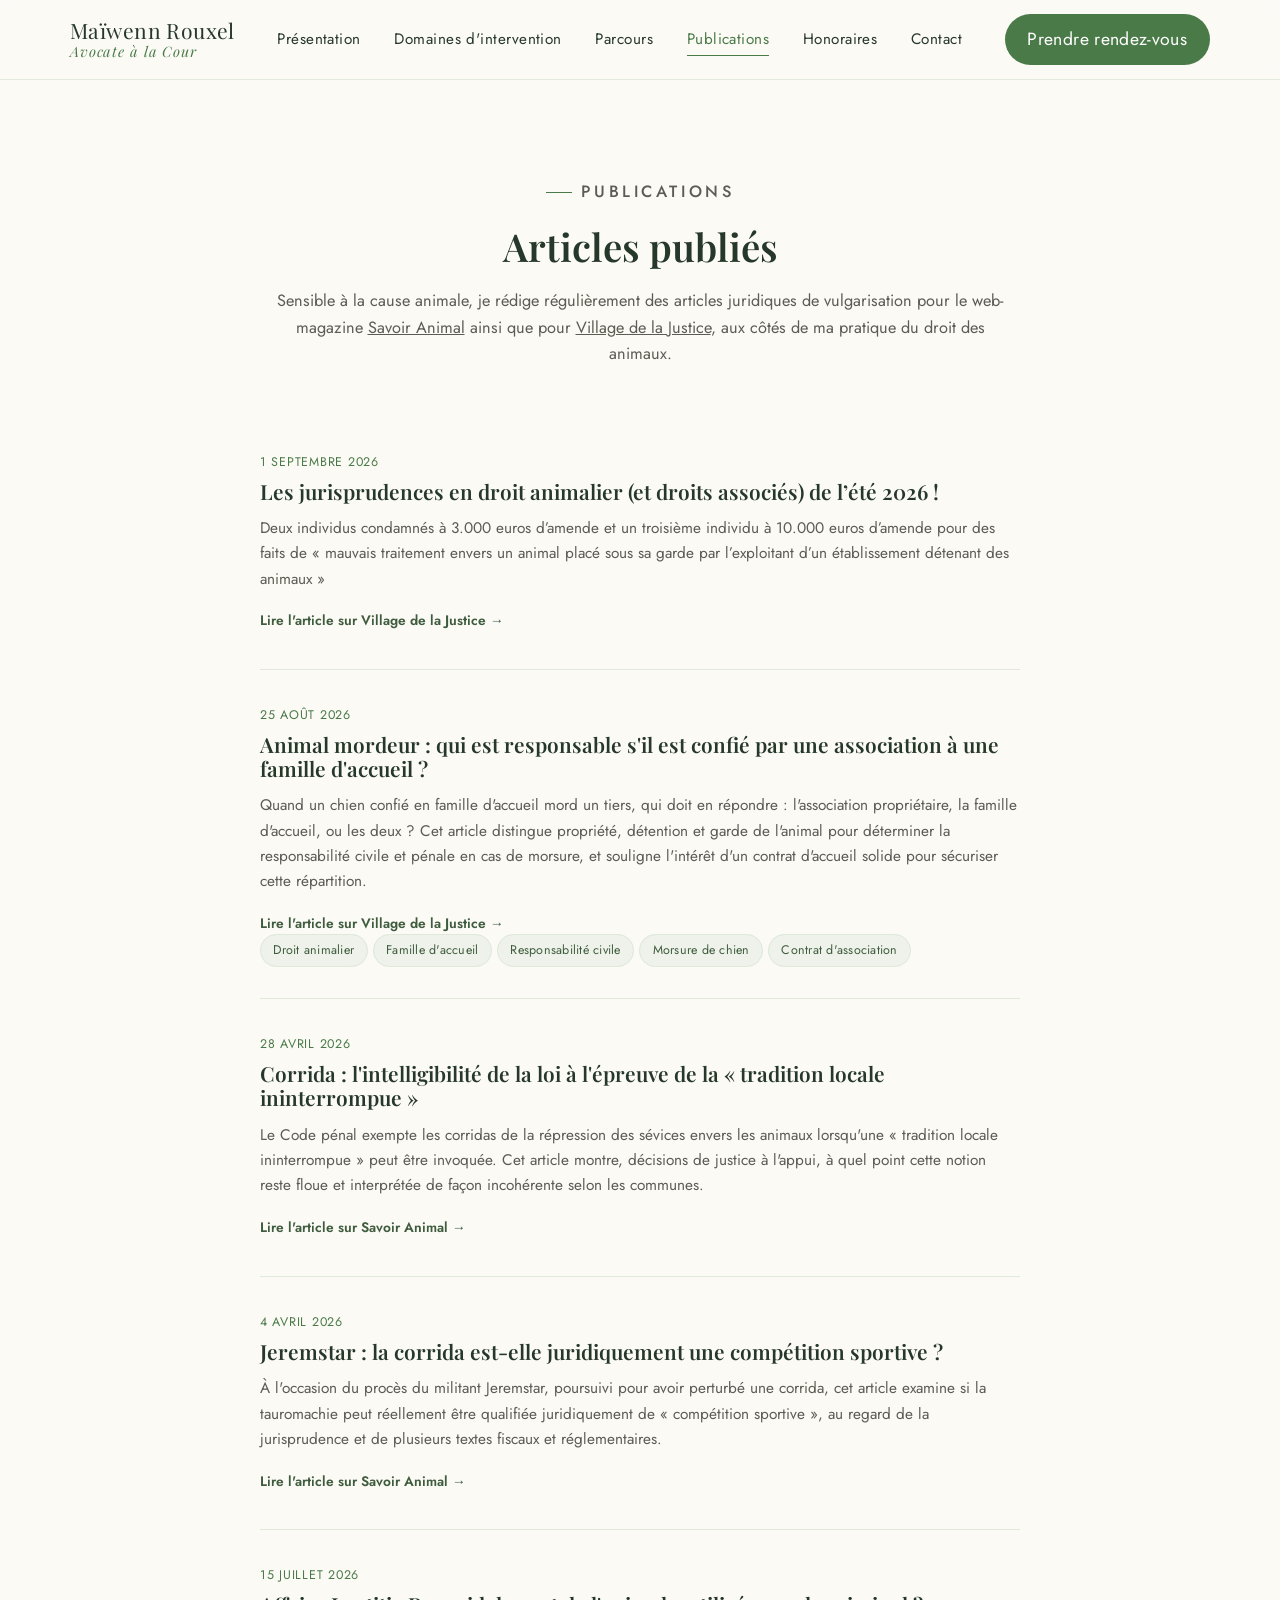
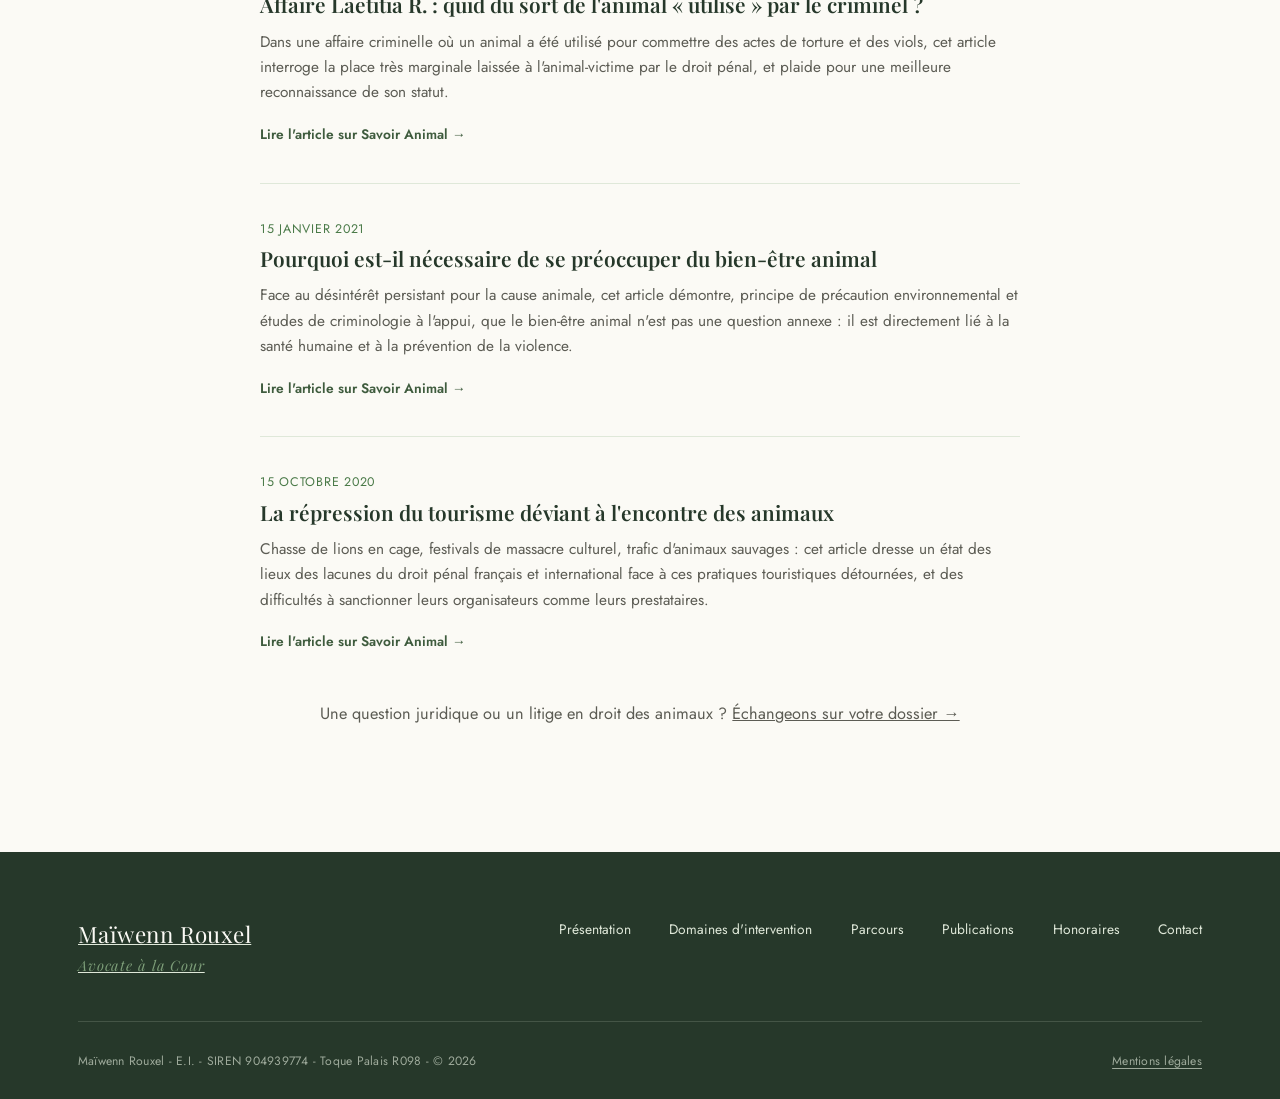
==== articles.html @ 1114f959 "Update articles.html" ====
<!DOCTYPE html>
<html lang="fr">
<head>
<meta charset="UTF-8">
<meta name="viewport" content="width=device-width, initial-scale=1.0">
<title>Publications Droit des Animaux & Droit Animalier - Maître Maïwenn Rouxel</title>
<meta name="description" content="Analyses et articles juridiques en droit des animaux et droit animalier par Me Maïwenn Rouxel : responsabilité, maltraitance, corrida et statut juridique de l'animal.">
  <meta name="robots" content="index, follow">
<link rel="canonical" href="https://www.maiwenn-rouxel-avocat.fr/articles.html">

<meta property="og:type" content="website">
<meta property="og:locale" content="fr_FR">
<meta property="og:title" content="Publications et Articles en Droit des Animaux de Maitre Maïwenn Rouxel">
<meta property="og:description" content="Découvrez les analyses et articles juridiques rédigés par Me Maïwenn Rouxel (Savoir Animal, Village de la Justice) sur le droit des animaux et la protection animale.">
<meta property="og:url" content="https://www.maiwenn-rouxel-avocat.fr/articles.html">
<meta property="og:site_name" content="Maïwenn Rouxel - Avocate">
<meta name="twitter:card" content="summary_large_image">

<link rel="icon" href="/assets/favicon.svg" type="image/svg+xml">

<link rel="preconnect" href="https://fonts.googleapis.com">
<link rel="preconnect" href="https://fonts.gstatic.com" crossorigin>
<link href="https://fonts.googleapis.com/css2?family=Playfair+Display:ital,wght@0,500;0,600;0,700;1,500;1,600&family=Jost:wght@300;400;500;600&display=swap" rel="stylesheet">

<link rel="stylesheet" href="style.css">

<script type="application/ld+json">
{
  "@context": "https://schema.org",
  "@type": "BreadcrumbList",
  "itemListElement": [
    { "@type": "ListItem", "position": 1, "name": "Accueil", "item": "https://www.maiwenn-rouxel-avocat.fr/" },
    { "@type": "ListItem", "position": 2, "name": "Publications", "item": "https://www.maiwenn-rouxel-avocat.fr/articles.html" }
  ]
}
</script>
<script type="application/ld+json">
{
  "@context": "https://schema.org",
  "@type": "CollectionPage",
  "name": "Articles Droit des Animaux",
  "url": "https://www.maiwenn-rouxel-avocat.fr/articles.html",
  "about": [
    "Droit des animaux",
    "Droit animalier",
    "Protection animale",
    "Responsabilité civile et pénale"
  ],
  "author": {
    "@type": "Person",
    "name": "Maïwenn Rouxel",
    "jobTitle": "Avocate au Barreau de Paris"
  },
  "mainEntity": {
    "@type": "ItemList",
    "itemListElement": [
      { "@type": "ListItem", "position": 1, "url": "https://www.village-justice.com/articles/animal-mordeur-qui-est-responsable-est-confie-par-une-association-une-famille,58744.html", "name": "Animal mordeur : qui est responsable s'il est confié par une association à une famille d'accueil ?" },
      { "@type": "ListItem", "position": 2, "url": "https://savoir-animal.fr/corrida-lintelligibilite-de-la-loi-a-epreuve-de-la-tradition-locale-ininterrompue/", "name": "Corrida : l'intelligibilité de la loi à l'épreuve de la « tradition locale ininterrompue »" },
      { "@type": "ListItem", "position": 3, "url": "https://savoir-animal.fr/jeremstar-la-corrida-est-elle-juridiquement-une-competition-sportive/", "name": "Jeremstar : la corrida est-elle juridiquement une compétition sportive ?" },
      { "@type": "ListItem", "position": 4, "url": "https://savoir-animal.fr/affaire-laetitia-r-sort-animal-utilise-criminel/", "name": "Affaire Laetitia R. : quid du sort de l'animal « utilisé » par le criminel ?" },
      { "@type": "ListItem", "position": 5, "url": "https://savoir-animal.fr/pourquoi-est-il-necessaire-de-se-preoccuper-du-bien-etre-animal/", "name": "Pourquoi est-il nécessaire de se préoccuper du bien-être animal" },
      { "@type": "ListItem", "position": 6, "url": "https://savoir-animal.fr/la-repression-du-tourisme-deviant-a-lencontre-des-animaux/", "name": "La répression du tourisme déviant à l'encontre des animaux" }
    ]
  }
}
</script>
</head>
<body>

<a class="skip-link" href="#articles-main">Aller au contenu principal</a>

<!-- ===================== HEADER / NAV ===================== -->
<header class="site-header scrolled" id="site-header">
  <div class="nav-inner">
    <a href="index.html" class="brand">
      <span class="brand-name">Maïwenn Rouxel</span>
      <span class="brand-role">Avocate à la Cour</span>
    </a>

    <div class="nav-menu" id="nav-menu">
      <nav aria-label="Navigation principale">
        <ul class="nav-links" id="nav-links">
          <li><a href="index.html#presentation">Présentation</a></li>
          <li><a href="index.html#domaines">Domaines d'intervention</a></li>
          <li><a href="index.html#parcours">Parcours</a></li>
          <li><a href="articles.html" aria-current="true">Publications</a></li>
          <li><a href="index.html#honoraires">Honoraires</a></li>
          <li><a href="index.html#contact">Contact</a></li>
        </ul>
      </nav>

      <a href="index.html#contact" class="nav-cta" id="nav-cta">Prendre rendez-vous</a>
    </div>

    <button class="nav-toggle" id="nav-toggle" aria-label="Ouvrir le menu" aria-expanded="false" aria-controls="nav-menu">
      <span></span>
    </button>
  </div>
</header>

<main id="articles-main" class="articles-main">

  <div class="container">
    <div class="section-head reveal">
      <p class="eyebrow" style="justify-content:center">Publications</p>
      <h2>Articles publiés</h2>
      <p>Sensible à la cause animale, je rédige régulièrement des articles juridiques de vulgarisation pour le web-magazine <a href="https://savoir-animal.fr/droit-animalier/" target="_blank" rel="noopener">Savoir Animal</a> ainsi que pour <a href="https://www.village-justice.com" target="_blank" rel="noopener">Village de la Justice</a>, aux côtés de ma pratique du droit des animaux.</p>
    </div>

    <div class="articles-list reveal">
      <article class="article-post">
        <p class="article-date">1 septembre 2026</p>
        <h3><a href="https://www.village-justice.com/articles/les-jurisprudences-droit-animalier-droits-associes-ete-2026,58773.html" target="_blank" rel="noopener">Les jurisprudences en droit animalier (et droits associés) de l’été 2026 !</a></h3>
        <p class="article-excerpt">Deux individus condamnés à 3.000 euros d’amende et un troisième individu à 10.000 euros d’amende pour des faits de « mauvais traitement envers un animal placé sous sa garde par l’exploitant d’un établissement détenant des animaux »</p>
       <div class="article-highlights">
        
        <a class="article-readmore" href="https://www.village-justice.com/articles/les-jurisprudences-droit-animalier-droits-associes-ete-2026,58773.html" target="_blank" rel="noopener">Lire l'article sur Village de la Justice →</a>
      </article>
      
      <article class="article-post">
        <p class="article-date">25 août 2026</p>
        <h3><a href="https://www.village-justice.com/articles/animal-mordeur-qui-est-responsable-est-confie-par-une-association-une-famille,58744.html" target="_blank" rel="noopener">Animal mordeur : qui est responsable s'il est confié par une association à une famille d'accueil ?</a></h3>
        <p class="article-excerpt">Quand un chien confié en famille d'accueil mord un tiers, qui doit en répondre : l'association propriétaire, la famille d'accueil, ou les deux ? Cet article distingue propriété, détention et garde de l'animal pour déterminer la responsabilité civile et pénale en cas de morsure, et souligne l'intérêt d'un contrat d'accueil solide pour sécuriser cette répartition.</p>
        
        <a class="article-readmore" href="https://www.village-justice.com/articles/animal-mordeur-qui-est-responsable-est-confie-par-une-association-une-famille,58744.html" target="_blank" rel="noopener">Lire l'article sur Village de la Justice →</a>
             <div class="article-tags">
    <span class="tag">Droit animalier</span>
    <span class="tag">Famille d'accueil</span>
    <span class="tag">Responsabilité civile</span>
    <span class="tag">Morsure de chien</span>
    <span class="tag">Contrat d'association</span>
  </div>
      </article>

      <article class="article-post">
        <p class="article-date">28 avril 2026</p>
        <h3><a href="https://savoir-animal.fr/corrida-lintelligibilite-de-la-loi-a-epreuve-de-la-tradition-locale-ininterrompue/" target="_blank" rel="noopener">Corrida : l'intelligibilité de la loi à l'épreuve de la « tradition locale ininterrompue »</a></h3>
        <p class="article-excerpt">Le Code pénal exempte les corridas de la répression des sévices envers les animaux lorsqu'une « tradition locale ininterrompue » peut être invoquée. Cet article montre, décisions de justice à l'appui, à quel point cette notion reste floue et interprétée de façon incohérente selon les communes.</p>
        <a class="article-readmore" href="https://savoir-animal.fr/corrida-lintelligibilite-de-la-loi-a-epreuve-de-la-tradition-locale-ininterrompue/" target="_blank" rel="noopener">Lire l'article sur Savoir Animal →</a>
      </article>

      <article class="article-post">
        <p class="article-date">4 avril 2026</p>
        <h3><a href="https://savoir-animal.fr/jeremstar-la-corrida-est-elle-juridiquement-une-competition-sportive/" target="_blank" rel="noopener">Jeremstar : la corrida est-elle juridiquement une compétition sportive ?</a></h3>
        <p class="article-excerpt">À l'occasion du procès du militant Jeremstar, poursuivi pour avoir perturbé une corrida, cet article examine si la tauromachie peut réellement être qualifiée juridiquement de « compétition sportive », au regard de la jurisprudence et de plusieurs textes fiscaux et réglementaires.</p>
        <a class="article-readmore" href="https://savoir-animal.fr/jeremstar-la-corrida-est-elle-juridiquement-une-competition-sportive/" target="_blank" rel="noopener">Lire l'article sur Savoir Animal →</a>
      </article>

      <article class="article-post">
        <p class="article-date">15 juillet 2026</p>
        <h3><a href="https://savoir-animal.fr/affaire-laetitia-r-sort-animal-utilise-criminel/" target="_blank" rel="noopener">Affaire Laetitia R. : quid du sort de l'animal « utilisé » par le criminel ?</a></h3>
        <p class="article-excerpt">Dans une affaire criminelle où un animal a été utilisé pour commettre des actes de torture et des viols, cet article interroge la place très marginale laissée à l'animal-victime par le droit pénal, et plaide pour une meilleure reconnaissance de son statut.</p>
        <a class="article-readmore" href="https://savoir-animal.fr/affaire-laetitia-r-sort-animal-utilise-criminel/" target="_blank" rel="noopener">Lire l'article sur Savoir Animal →</a>
      </article>

      <article class="article-post">
        <p class="article-date">15 janvier 2021</p>
        <h3><a href="https://savoir-animal.fr/pourquoi-est-il-necessaire-de-se-preoccuper-du-bien-etre-animal/" target="_blank" rel="noopener">Pourquoi est-il nécessaire de se préoccuper du bien-être animal</a></h3>
        <p class="article-excerpt">Face au désintérêt persistant pour la cause animale, cet article démontre, principe de précaution environnemental et études de criminologie à l'appui, que le bien-être animal n'est pas une question annexe : il est directement lié à la santé humaine et à la prévention de la violence.</p>
        <a class="article-readmore" href="https://savoir-animal.fr/pourquoi-est-il-necessaire-de-se-preoccuper-du-bien-etre-animal/" target="_blank" rel="noopener">Lire l'article sur Savoir Animal →</a>
      </article>

      <article class="article-post">
        <p class="article-date">15 octobre 2020</p>
        <h3><a href="https://savoir-animal.fr/la-repression-du-tourisme-deviant-a-lencontre-des-animaux/" target="_blank" rel="noopener">La répression du tourisme déviant à l'encontre des animaux</a></h3>
        <p class="article-excerpt">Chasse de lions en cage, festivals de massacre culturel, trafic d'animaux sauvages : cet article dresse un état des lieux des lacunes du droit pénal français et international face à ces pratiques touristiques détournées, et des difficultés à sanctionner leurs organisateurs comme leurs prestataires.</p>
        <a class="article-readmore" href="https://savoir-animal.fr/la-repression-du-tourisme-deviant-a-lencontre-des-animaux/" target="_blank" rel="noopener">Lire l'article sur Savoir Animal →</a>
      </article>

    </div>
  </div>



  <div class="container">
    <div class="section-head reveal">
      <p>Une question juridique ou un litige en droit des animaux ? <a href="https://www.avocat-rouxel.fr/index.html#contact">Échangeons sur votre dossier →</p>
    </div>



</main>

<!-- ===================== FOOTER ===================== -->
<footer class="site-footer">
  <div class="container">
    <div class="footer-top">
      <div class="footer-brand">
        <span class="brand-name">Maïwenn Rouxel</span><br>
        <span class="brand-role">Avocate à la Cour</span>
      </div>
      <ul class="footer-nav">
        <li><a href="index.html#presentation">Présentation</a></li>
        <li><a href="index.html#domaines">Domaines d'intervention</a></li>
        <li><a href="index.html#parcours">Parcours</a></li>
        <li><a href="articles.html">Publications</a></li>
        <li><a href="index.html#honoraires">Honoraires</a></li>
        <li><a href="index.html#contact">Contact</a></li>
      </ul>
    </div>
    <div class="footer-legal">
      <span>Maïwenn Rouxel - E.I. - SIREN 904939774 - Toque Palais R098 - © <span id="year"></span></span>
      <span><a href="mentions-legales.html">Mentions légales</a></span>
    </div>
  </div>
</footer>

<button class="back-to-top" id="back-to-top" aria-label="Retour en haut de page">
  <svg viewBox="0 0 24 24" fill="none" stroke="currentColor" stroke-width="2.2"><path d="M12 19V5"/><path d="m5 12 7-7 7 7"/></svg>
</button>

<script src="script.js"></script>
</body>
</html>
---- style.css ----
/* =========================================================
   Maïwenn ROUXEL — Avocate à la Cour
   Feuillage — palette sauge / crème, typo Playfair Display + Jost
   ========================================================= */

:root{
  /* Couleurs */
  --sauge-900:#26382a;      /* texte foncé / vert profond */
  --sauge-700:#3f5c3e;      /* vert intermédiaire */
  --sauge-600:#4a7a48;      /* vert de la marque (issu de l'entête) */
  --sauge-400:#7c9d78;      /* vert clair, liens/hover */
  --sauge-200:#dfe8d9;      /* vert très clair, bordures */
  --sauge-100:#eef2ea;      /* fond section alterné */
  --creme:#fbfaf5;          /* fond principal */
  --blanc:#ffffff;
  --or-doux:#a98f5c;        /* accent chaleureux, usage rare */
  --encre:#2b2b26;          /* texte courant */
  --encre-douce:#5c5c54;    /* texte secondaire */

  --font-display:'Playfair Display', 'Times New Roman', serif;
  --font-body:'Jost', 'Segoe UI', sans-serif;

  --container:1180px;
  --radius-lg:28px;
  --radius-md:16px;
  --radius-sm:8px;

  --ease:cubic-bezier(.4,0,.2,1);
  --shadow-soft:0 20px 60px -30px rgba(38,56,42,.35);
}

*,*::before,*::after{box-sizing:border-box;}
html{scroll-behavior:smooth;overflow-x:hidden;}
@media (prefers-reduced-motion: reduce){
  html{scroll-behavior:auto;}
  *,*::before,*::after{animation-duration:.001ms !important;animation-iteration-count:1 !important;transition-duration:.001ms !important;scroll-behavior:auto !important;}
}

body{
  margin:0;
  overflow-x:hidden;
  background:var(--creme);
  color:var(--encre);
  font-family:var(--font-body);
  font-size:16px;
  line-height:1.65;
  -webkit-font-smoothing:antialiased;
}

img{max-width:100%;display:block;}
a{color:inherit;}
h1,h2,h3{
  font-family:var(--font-display);
  color:var(--sauge-900);
  margin:0 0 .5em;
  line-height:1.15;
  font-weight:600;
}
p{margin:0 0 1em;}
.container{
  width:100%;
  max-width:var(--container);
  margin:0 auto;
  padding:0 28px;
}

/* Focus visible accessibility */
a:focus-visible, button:focus-visible, input:focus-visible, textarea:focus-visible{
  outline:2.5px solid var(--sauge-600);
  outline-offset:3px;
  border-radius:4px;
}

/* ---------- Eyebrow / labels ---------- */
.eyebrow{
  display:inline-flex;
  align-items:center;
  gap:.6em;
  font-family:var(--font-body);
  font-size:.78rem;
  letter-spacing:.22em;
  text-transform:uppercase;
  color:var(--sauge-600);
  font-weight:500;
  margin-bottom:1.1em;
}
.eyebrow::before{
  content:"";
  width:26px;height:1px;
  background:var(--sauge-600);
  display:inline-block;
}

/* ---------- Sprig divider (signature motif) ---------- */
.sprig{
  display:flex;
  align-items:center;
  justify-content:center;
  gap:18px;
  margin:0 auto;
  width:100%;
  max-width:520px;
}
.sprig .line{
  flex:1;
  height:1px;
  background:linear-gradient(90deg, transparent, var(--sauge-400), var(--sauge-200));
}
.sprig .line.right{background:linear-gradient(90deg, var(--sauge-400), var(--sauge-200), transparent);}
.sprig svg{width:44px;height:20px;flex-shrink:0;}
.sprig path, .sprig polyline{
  stroke:var(--sauge-600);
  stroke-width:1.4;
  fill:none;
  stroke-linecap:round;
  stroke-linejoin:round;
}

/* ---------- Skip link ---------- */
.skip-link{
  position:absolute;
  left:-9999px;
  top:0;
  background:var(--sauge-900);
  color:#fff;
  padding:.8em 1.4em;
  z-index:1000;
  border-radius:0 0 8px 0;
}
.skip-link:focus{left:0;}

/* ---------- Header / Nav ---------- */
.site-header{
  position:fixed;
  top:0;left:0;right:0;
  z-index:500;
  background:rgba(251,250,245,.86);
  backdrop-filter:blur(10px) saturate(1.1);
  -webkit-backdrop-filter:blur(10px) saturate(1.1);
  border-bottom:1px solid rgba(74,122,72,.14);
  transition:box-shadow .3s var(--ease);
}
.site-header.scrolled{box-shadow:0 8px 30px -18px rgba(38,56,42,.35);}
.nav-inner{
  display:flex;
  align-items:center;
  justify-content:space-between;
  padding:14px 20px;
  max-width:var(--container);
  margin:0 auto;
}
.brand{
  display:flex;
  flex-direction:column;
  line-height:1;
  text-decoration:none;
  color:var(--sauge-900);
}
.brand-name{
  font-family:var(--font-display);
  font-size:1.32rem;
  letter-spacing:.02em;
}
.brand-role{
  font-family:var(--font-display);
  font-style:italic;
  font-size:0.9rem;
  letter-spacing:.06em;
  color:var(--sauge-600);
  margin-top:3px;
}
.nav-menu{
  display:contents;
}
.nav-links{
  display:flex;
  gap:2.1rem;
  list-style:none;
  margin:0;padding:0;
}
.nav-links a{
  text-decoration:none;
  font-size:0.95rem;
  letter-spacing:.03em;
  color:var(--sauge-900);
  position:relative;
  padding:6px 0;
  transition:color .25s var(--ease);
}
.nav-links a::after{
  content:"";
  position:absolute;
  left:0;bottom:0;
  width:0;height:1.5px;
  background:var(--sauge-600);
  transition:width .3s var(--ease);
}
.nav-links a:hover,
.nav-links a[aria-current="true"]{color:var(--sauge-600);}
.nav-links a:hover::after,
.nav-links a[aria-current="true"]::after{width:100%;}

.nav-cta{
  display:inline-flex;
  align-items:center;
  gap:.5em;
  padding:.62em 1.3em;
  background:var(--sauge-600);
  color:#fff !important;
  text-decoration:none;
  border-radius:100px;
  font-size:1.1rem;
  letter-spacing:.02em;
  transition:background .25s var(--ease), transform .25s var(--ease);
  white-space:nowrap;
}
.nav-cta:hover{background:var(--sauge-900);transform:translateY(-1px);}

.nav-toggle{
  display:none;
  background:none;border:none;cursor:pointer;
  width:38px;height:38px;
  position:relative;
}
.nav-toggle span, .nav-toggle span::before, .nav-toggle span::after{
  content:"";
  position:absolute;left:8px;right:8px;
  height:2px;background:var(--sauge-900);
  transition:transform .3s var(--ease), opacity .3s var(--ease), top .3s var(--ease);
}
.nav-toggle span{top:18px;}
.nav-toggle span::before{top:-8px;}
.nav-toggle span::after{top:8px;}
.nav-toggle[aria-expanded="true"] span{background:transparent;}
.nav-toggle[aria-expanded="true"] span::before{transform:rotate(45deg);top:0;}
.nav-toggle[aria-expanded="true"] span::after{transform:rotate(-45deg);top:0;}

/* ---------- Hero ---------- */
.hero{
  position:relative;
  padding:168px 0 36px;
  overflow:hidden;
}
.hero-bg-leaf{
  position:absolute;
  right:-120px;top:-80px;
  width:640px;height:640px;
  opacity:.5;
  pointer-events:none;
  z-index:0;
}
.hero-grid{
  position:relative;
  z-index:1;
  display:grid;
  grid-template-columns:1.1fr .9fr;
  gap:36px;
  align-items:center;
}
.hero-title{
  font-size:clamp(2.5rem, 4.6vw, 3.9rem);
  margin-bottom:.28em;
}
.hero-title .last{display:block;}
.hero-tagline{
  font-family:var(--font-display);
  font-style:italic;
  color:var(--sauge-600);
  font-size:clamp(1.05rem,1.6vw,1.32rem);
  margin-bottom:1.1em;
}
.hero-lede{
  max-width:44ch;
  color:var(--encre-douce);
  font-size:1.04rem;
  margin-bottom:1.9em;
}
.hero-actions{
  display:flex;
  flex-wrap:wrap;
  gap:14px;
  margin-bottom:2.4em;
}
.btn{
  display:inline-flex;
  align-items:center;
  gap:.6em;
  padding:.95em 1.7em;
  border-radius:100px;
  text-decoration:none;
  font-size:.92rem;
  letter-spacing:.02em;
  transition:all .28s var(--ease);
  border:1.5px solid transparent;
  cursor:pointer;
  font-family:var(--font-body);
}
.btn svg{width:16px;height:16px;flex-shrink:0;}
.btn-primary{background:var(--sauge-600);color:#fff;box-shadow:0 14px 30px -14px rgba(74,122,72,.6);}
.btn-primary:hover{background:var(--sauge-900);transform:translateY(-2px);}
.btn-ghost{background:transparent;border-color:var(--sauge-600);color:var(--sauge-900);}
.btn-ghost:hover{background:var(--sauge-100);}

.hero-meta{
  display:flex;
  flex-wrap:wrap;
  gap:10px 28px;
  font-size:1rem;
  color:var(--sauge-700);
  letter-spacing:.03em;
}
.hero-meta span{display:flex;align-items:center;gap:.5em;}
.hero-meta svg{width:14px;height:14px;color:var(--sauge-600);}

.hero-portrait{
  position:relative;
  justify-self:center;
}
.portrait-frame{
  position:relative;
  width:min(340px, 100%);
}
.portrait-frame img{
  width:100%;
   height:80%;
  aspect-ratio:3/4;
  object-fit:cover;
  border-radius:170px 170px 20px 20px;
  box-shadow:var(--shadow-soft);
  position:relative;
  z-index:2;
  border:1px solid var(--blanc);
}
.portrait-vine{
  position:absolute;
  inset:-26px;
  z-index:1;
  overflow:visible;
}
.portrait-vine path{
  fill:none;
  stroke:var(--sauge-400);
  stroke-width:1.6;
  stroke-linecap:round;
  stroke-dasharray:900;
  stroke-dashoffset:900;
  animation:draw 2.4s var(--ease) .3s forwards;
}
@keyframes draw{to{stroke-dashoffset:0;}}
@media (prefers-reduced-motion: reduce){
  .portrait-vine path{animation:none;stroke-dashoffset:0;}
}
.portrait-caption{
  text-align:center;
  margin-top:1.4em;
  font-family:var(--font-display);
  font-style:italic;
  color:var(--sauge-700);
  font-size:.92rem;
}

/* ---------- Section shells ---------- */
section{
  padding:104px 0;
  position:relative;
}
.section-alt{background:var(--sauge-100);}
.section-head{
  text-align:center;
  max-width:750px;
  margin:0 auto 1.5rem;
}
.section-head h2{font-size:clamp(1.9rem,3vw,2.5rem);}
.section-head p{color:var(--encre-douce);font-size:1.02rem;margin-top:.7em;}
.divider-wrap{
  padding:0 0 0;
  display:flex;justify-content:center;
  position:relative;
}
.divider-wrap.divider-to-alt::before,
.divider-wrap.divider-from-alt::before{
  content:"";
  position:absolute;
  inset:0;
  z-index:-1;
}
.divider-wrap.divider-to-alt::before{
  background:linear-gradient(to bottom, var(--creme) 50%, var(--sauge-100) 50%);
}
.divider-wrap.divider-from-alt::before{
  background:linear-gradient(to bottom, var(--sauge-100) 50%, var(--creme) 50%);
}

/* reveal on scroll */
.reveal{
  opacity:0;
  transform:translateY(28px);
  transition:opacity .8s var(--ease), transform .8s var(--ease);
}
.reveal.is-visible{opacity:1;transform:translateY(0);}
@media (prefers-reduced-motion: reduce){
  .reveal{opacity:1;transform:none;}
}

/* ---------- Présentation ---------- */
.presentation{
  display:grid;
  grid-template-columns:.9fr 1.1fr;
  gap:64px;
  align-items:flex-start;
}
.presentation-quote{
  position:sticky;
  top:120px;
  padding:2.4em 2em;
  background:var(--blanc);
  border:1px solid var(--sauge-200);
  border-radius:var(--radius-lg);
  box-shadow:var(--shadow-soft);
}
.presentation-quote svg{width:34px;height:34px;color:var(--sauge-400);margin-bottom:.6em;}
.presentation-quote blockquote{
  font-family:var(--font-display);
  font-style:italic;
  font-size:1.18rem;
  color:var(--sauge-900);
  margin:0;
  line-height:1.5;
}
.presentation-quote cite{
  display:block;
  margin-top:1.1em;
  font-style:normal;
  font-size:.8rem;
  letter-spacing:.05em;
  text-transform:uppercase;
  color:var(--sauge-600);
}
.presentation-text p{font-size:1.03rem;color:var(--encre);}
.presentation-text p:first-of-type::first-letter{
  font-family:var(--font-display);
  font-size:3.4em;
  float:left;
  line-height:.8;
  padding:.08em .12em 0 0;
  color:var(--sauge-600);
}
.presentation-list{
  margin:1em 0 1.4em;
  padding-left:1.3em;
}
.presentation-list li{
  font-size:1.03rem;
  color:var(--encre);
  margin-bottom:.6em;
  line-height:1.65;
}
.presentation-list li::marker{color:var(--sauge-600);font-weight:600;}

/* ---------- Liens "Voir plus / Voir moins" (mobile uniquement) ---------- */
.voir-plus-toggle, .voir-moins-toggle{
  display:none;
  background:none;
  border:none;
  padding:0;
  margin-top:1em;
  font-family:var(--font-body);
  font-size:.9rem;
  font-weight:600;
  color:var(--sauge-700);
  cursor:pointer;
}
.voir-plus-toggle:hover, .voir-moins-toggle:hover{color:var(--sauge-600);}
.voir-moins-toggle{margin-top:1.2em;}
.collapsible-content{display:block;}

.tag-row{
  display:flex;
  flex-wrap:wrap;
  gap:10px;
  margin-top:1.6em;
}
.tag{
  font-size:.78rem;
  padding:.5em 1em;
  border:1px solid var(--sauge-200);
  border-radius:100px;
  color:var(--sauge-700);
  background:var(--sauge-100);
  letter-spacing:.02em;
}

/* ---------- Domaines d'intervention ---------- */
.domaines-tabs{
  display:flex;
  justify-content:center;
  gap:10px;
  flex-wrap:wrap;
  margin:2.4em 0 2.2em;
}
.domaines-tab{
  padding:.7em 1.5em;
  border:1px solid var(--sauge-200);
  border-radius:999px;
  background:var(--blanc);
  color:var(--sauge-700);
  font-family:var(--font-body);
  font-size:.92rem;
  font-weight:600;
  cursor:pointer;
  transition:background .2s var(--ease), color .2s var(--ease), border-color .2s var(--ease);
}
.domaines-tab:hover{border-color:var(--sauge-400);}
.domaines-tab.is-active{
  background:var(--sauge-600);
  border-color:var(--sauge-600);
  color:var(--blanc);
}

.domaines-panel[hidden]{display:none;}

.domaines-grid{
  display:grid;
  grid-template-columns:repeat(auto-fit, minmax(220px,1fr));
  gap:14px;
}
.domaine-card{
  background:var(--blanc);
  border:1px solid var(--sauge-200);
  border-radius:var(--radius-md);
  padding:1.3em 1.4em;
}
.domaine-card h3{
  font-family:var(--font-body);
  font-weight:600;
  font-size:1rem;
  color:var(--sauge-900);
  margin:0 0 .6em;
}
.domaine-card p{
  font-size:.88rem;
  color:var(--encre-douce);
  line-height:1.6;
  margin:0;
}
.domaine-card ul{
  margin:0;
  padding-left:1.15em;
  color:var(--encre-douce);
}
.domaine-card li{
  font-size:.88rem;
  line-height:1.6;
  margin-bottom:.5em;
}
.domaine-card li:last-child{margin-bottom:0;}

/* ---------- Parcours / diplômes (timeline) ---------- */
.timeline-collapse-wrap{display:flex;flex-direction:column;}
.timeline-collapse{max-height:none;overflow:visible;}
.timeline{
  max-width:760px;
  margin:0 auto;
  position:relative;
}
.timeline::before{
  content:"";
  position:absolute;
  left:19px;top:6px;bottom:6px;
  width:1px;
  background:linear-gradient(var(--sauge-400), var(--sauge-200));
}
.timeline-item{
  position:relative;
  padding-left:64px;
  margin-bottom:2.6em;
}
.timeline-item:last-child{margin-bottom:0;}
.timeline-dot{
  position:absolute;
  left:0;top:2px;
  width:40px;height:40px;
  border-radius:50%;
  background:var(--blanc);
  border:1.5px solid var(--sauge-400);
  display:flex;align-items:center;justify-content:center;
  font-family:var(--font-display);
  font-size:.82rem;
  color:var(--sauge-700);
}
.timeline-item.in-progress .timeline-dot{
  background:var(--sauge-600);
  border-color:var(--sauge-600);
  color:#fff;
}
.timeline-item h3{
  font-size:1.08rem;
  margin-bottom:.2em;
}
.timeline-item .meta{
  font-size:.8rem;
  color:var(--sauge-600);
  letter-spacing:.03em;
  text-transform:uppercase;
  margin-bottom:.5em;
  display:block;
}
.timeline-item p{color:var(--encre-douce);font-size:.94rem;margin:0;}
.badge-progress{
  display:inline-block;
  margin-left:.6em;
  font-size:.68rem;
  padding:.25em .7em;
  background:var(--sauge-600);
  color:#fff;
  border-radius:100px;
  letter-spacing:.04em;
  text-transform:uppercase;
  vertical-align:middle;
}

.engagement-card{
  max-width:760px;
  margin:3.4em auto 0;
  background:var(--blanc);
  border:1px solid var(--sauge-200);
  border-radius:var(--radius-lg);
  padding:2.2em 2.4em;
  display:flex;
  gap:1.6em;
  align-items:flex-start;
}
.engagement-card svg{width:30px;height:30px;color:var(--sauge-600);flex-shrink:0;margin-top:.2em;}
.engagement-card h3{font-size:1.1rem;margin-bottom:.4em;}
.engagement-card p{color:var(--encre-douce);font-size:.94rem;margin-bottom:.6em;}
.engagement-card a{
  color:var(--sauge-700);
  font-weight:500;
  text-decoration:underline;
  text-decoration-color:var(--sauge-200);
  text-underline-offset:3px;
}
.engagement-card a:hover{color:var(--sauge-600);}

/* ---------- Honoraires ---------- */
.honoraires-wrap{
  display:grid;
  grid-template-columns:.85fr 1.15fr;
  gap:48px;
  align-items:center;
  max-width:980px;
  margin:0 auto;
}
.rate-card{
  background:var(--sauge-900);
  color:var(--creme);
  border-radius:var(--radius-lg);
  padding:2.6em 2.2em;
  text-align:center;
  position:relative;
  overflow:hidden;
}
.rate-card::before{
  content:"";
  position:absolute;inset:0;
  background:radial-gradient(circle at 30% 0%, rgba(124,157,120,.35), transparent 60%);
}
.rate-card .rate-label{
  position:relative;
  font-size:.76rem;
  letter-spacing:.18em;
  text-transform:uppercase;
  color:var(--sauge-200);
  margin-bottom:.8em;
  display:block;
}
.rate-card .rate-amount{
  position:relative;
  font-family:var(--font-display);
  font-size:3.4rem;
  line-height:1;
  margin-bottom:.2em;
}
.rate-card .rate-amount sup{font-size:.4em;font-family:var(--font-body);}
.rate-card .rate-unit{position:relative;font-size:.86rem;color:var(--sauge-200);}
.rate-card .rate-note{
  position:relative;
  margin-top:1.6em;
  padding-top:1.4em;
  border-top:1px solid rgba(255,255,255,.18);
  font-size:1.1rem;
  color:var(--sauge-200);
  line-height:1.6;
}
.honoraires-text ul{
  margin:0;padding:0;
  list-style:none;
}
.honoraires-text li{
  display:flex;
  gap:.8em;
  align-items:flex-start;
  margin-bottom:1em;
  font-size:1.1rem;
  color:var(--encre-douce);
}
.honoraires-text li svg{width:16px;height:16px;color:var(--sauge-600);flex-shrink:0;margin-top:.3em;}
.honoraires-foot{
  margin-top:1.6em;
  font-size:1.1rem;
  color:var(--sauge-700);
  font-style:italic;
  border-left:2px solid var(--sauge-400);
  padding-left:1em;
}

/* ---------- Contact ---------- */
.contact-grid{
  display:grid;
  grid-template-columns:1fr 1fr;
  gap:56px;
}
.contact-list{list-style:none;margin:0 0 2em;padding:0;}
.contact-list li{
  display:flex;
  gap:1em;
  align-items:flex-start;
  padding:1.1em 0;
  border-bottom:1px solid var(--sauge-200);
}
.contact-list li:first-child{padding-top:0;}
.contact-list .ic{
  width:38px;height:38px;
  border-radius:50%;
  background:var(--sauge-100);
  display:flex;align-items:center;justify-content:center;
  flex-shrink:0;
}
.contact-list svg{width:17px;height:17px;color:var(--sauge-600);}
.contact-list .label{
  font-size:.74rem;
  text-transform:uppercase;
  letter-spacing:.08em;
  color:var(--sauge-600);
  margin-bottom:.2em;
}
.contact-list a, .contact-list span.value{
  font-size:1rem;
  color:var(--sauge-900);
  text-decoration:none;
}
.contact-list a:hover{color:var(--sauge-600);text-decoration:underline;}

.map-embed{
  border-radius:var(--radius-md);
  overflow:hidden;
  border:1px solid var(--sauge-200);
  height:220px;
}
.map-embed iframe{width:100%;height:100%;border:0;display:block;}

.contact-card{
  background:var(--blanc);
  border:1px solid var(--sauge-200);
  border-radius:var(--radius-lg);
  padding:2.4em;
  box-shadow:var(--shadow-soft);
}
.contact-card h3{font-size:1.25rem;}
.contact-card p.lede{color:var(--encre-douce);font-size:1.1rem;margin-bottom:1.6em;}
.form-row{margin-bottom:1.2em;}
.form-row label{
  display:block;
  font-size:.78rem;
  letter-spacing:.04em;
  text-transform:uppercase;
  color:var(--sauge-700);
  margin-bottom:.5em;
}
.form-row input, .form-row textarea{
  width:100%;
  padding:.85em 1em;
  border:1.5px solid var(--sauge-200);
  border-radius:var(--radius-sm);
  font-family:var(--font-body);
  font-size:.95rem;
  background:var(--creme);
  color:var(--encre);
  transition:border-color .25s var(--ease);
  resize:vertical;
}
.form-row input:focus, .form-row textarea:focus{
  border-color:var(--sauge-600);
  outline:none;
}
.form-note{
  font-size:.76rem;
  color:var(--encre-douce);
  margin-top:1em;
}
.form-note a{color:var(--sauge-700);text-decoration:underline;}
.form-feedback{
  font-size:.88rem;
  margin-top:.9em;
  min-height:1.2em;
}
.form-feedback.is-success{color:var(--sauge-700);font-weight:500;}
.form-feedback.is-error{color:#b3423a;font-weight:500;}
#contact-form button[disabled]{opacity:.7;cursor:not-allowed;}

/* ---------- Footer ---------- */
.site-footer{
  background:var(--sauge-900);
  color:var(--sauge-200);
  padding:64px 0 28px;
}
.footer-top{
  display:flex;
  justify-content:space-between;
  align-items:flex-start;
  flex-wrap:wrap;
  gap:2.4em;
  padding-bottom:2.6em;
  border-bottom:1px solid rgba(223,232,217,.16);
  margin-bottom:1.8em;
}
.footer-brand .brand-name{color:var(--creme);font-size:1.4rem;}
.footer-brand .brand-role{color:var(--sauge-400);}
.footer-nav{
  display:flex;
  gap:2.4em;
  flex-wrap:wrap;
  list-style:none;
  margin:0;padding:0;
}
.footer-nav a{
  color:var(--sauge-200);
  text-decoration:none;
  font-size:.86rem;
}
.footer-nav a:hover{color:var(--creme);text-decoration:underline;}
.footer-legal{
  display:flex;
  justify-content:space-between;
  flex-wrap:wrap;
  gap:1em;
  font-size:.76rem;
  color:rgba(223,232,217,.65);
  letter-spacing:.02em;
}
.footer-legal a{color:inherit;text-decoration:underline;text-underline-offset:3px;}
.footer-legal a:hover{color:var(--creme);}

.back-to-top{
  position:fixed;
  right:24px;bottom:24px;
  width:46px;height:46px;
  border-radius:50%;
  background:var(--sauge-600);
  color:#fff;
  border:none;
  display:flex;align-items:center;justify-content:center;
  cursor:pointer;
  opacity:0;
  visibility:hidden;
  transform:translateY(10px);
  transition:all .3s var(--ease);
  z-index:400;
  box-shadow:0 10px 26px -10px rgba(38,56,42,.5);
}
.back-to-top.visible{opacity:1;visibility:visible;transform:translateY(0);}
.back-to-top:hover{background:var(--sauge-900);}
.back-to-top svg{width:18px;height:18px;}

/* ---------- Responsive ---------- */
@media (max-width:980px){
  .hero-grid{grid-template-columns:1fr;text-align:center;}
  .hero-lede{margin-inline:auto;}
  .hero-actions,.hero-meta{justify-content:center;}
  .hero-portrait{order:-1;margin-bottom:1rem;}

  /* Même largeur qu'avant, hauteur divisée par deux (3/4 -> 3/2) */
  .portrait-frame img{
     aspect-ratio: 1 / 1.5;
        height: 300px;
  }

  .presentation{grid-template-columns:1fr;}
  .presentation-quote{position:static;}
  .honoraires-wrap{grid-template-columns:1fr;}
  .contact-grid{grid-template-columns:1fr;}
}
@media (max-width:800px){
  .nav-menu{display:none;}
  .nav-toggle{display:block;}
  .nav-menu.open{
    display:flex;
    flex-direction:column;
    align-items:flex-start;
    position:absolute;
    top:100%;left:0;right:0;
    background:var(--creme);
    padding:1.4em 28px 2em;
    gap:1.4em;
    border-bottom:1px solid var(--sauge-200);
    box-shadow:0 20px 30px -20px rgba(38,56,42,.3);
    max-height:calc(100vh - 100%);
    overflow-y:auto;
  }
  .nav-menu.open nav{width:100%;}
  .nav-menu.open .nav-links{
    flex-direction:column;
    gap:1.1em;
    width:100%;
  }
  .nav-menu.open .nav-cta{
    display:inline-flex;
  }
  section{padding:30px 0;}
  .hero{padding-top:100px;}

  /* Présentation : texte tronqué avec "Voir plus / Voir moins" */
  #presentation-block .collapsible-content{display:none;}
  #presentation-block .voir-plus-toggle{display:inline-flex;}
  #presentation-block.is-expanded .collapsible-content{display:block;}
  #presentation-block.is-expanded .voir-plus-toggle{display:none;}

  /* Parcours : timeline tronquée avec effet de fondu + "Voir plus / Voir moins" */
  .timeline-collapse{
    position:relative;
    max-height:150px;
    overflow:hidden;
    filter:blur(0);
    transition:max-height .4s ease;
  }
  .timeline-collapse::after{
    content:'';
    position:absolute;
    left:0;right:0;bottom:0;
    height:90px;
    background:linear-gradient(to bottom, transparent, var(--creme) 85%);
    pointer-events:none;
  }
  .timeline-collapse .voir-moins-toggle{display:inline-flex;}
  #timeline-collapse-wrap .voir-plus-toggle{display:inline-flex;}
  #timeline-collapse-wrap.is-expanded .timeline-collapse{max-height:2000px;}
  #timeline-collapse-wrap.is-expanded .timeline-collapse::after{display:none;}
  #timeline-collapse-wrap.is-expanded .voir-plus-toggle{display:none;}

  /* Contact : formulaire affiché avant les coordonnées */
  .contact-grid > .contact-card{order:1;}
  .contact-grid > div:not(.contact-card){order:2;}
}
@media (max-width:520px){
  .footer-top{flex-direction:column;}
  .rate-card .rate-amount{font-size:2.7rem;}
}
@media (max-width:480px){
  .container{padding:0 20px;}
  .nav-inner{padding:14px 20px;}
  .nav-menu.open{padding-left:20px;padding-right:20px;}

  /* Grille des domaines : mise en page compacte sur mobile pour limiter le scroll */
  .domaines-tabs{gap:8px;}
  .domaines-tab{padding:.6em 1.1em;font-size:1.02rem;}
  .domaines-grid{grid-template-columns:1fr;gap:10px;}
  .domaine-card{padding:1.1em 1.2em;}
  .domaine-card h3{font-size:.92rem;}
  .domaine-card p, .domaine-card li{font-size:1.02rem;}

  /* Cartes moins larges en interne pour laisser respirer le texte */
  .contact-card{padding:1.8em 1.5em;}
  .rate-card{padding:2em 1.5em;}
  .engagement-card{padding:1.7em 1.5em;}

  /* Carte d'engagement : icône au-dessus du texte plutôt qu'à côté */
  .engagement-card{
    flex-direction:column;
    gap:.9em;
    max-width:100%;
  }
  .engagement-card svg{margin-top:0;}
  .engagement-card > div{min-width:0;}
  .engagement-card h3, .engagement-card p{overflow-wrap:break-word;}

  /* Timeline resserrée */
  .timeline-item{padding-left:52px;margin-bottom:2.1em;}
  .timeline-dot{width:34px;height:34px;font-size:.72rem;left:0;top:1px;}
  .timeline::before{left:16px;}
}

/* ==========================================================
   PAGE ARTICLES PUBLIÉS (articles.html)
   ========================================================== */
.articles-main{padding:168px 0 100px;}

.articles-list{
  max-width:760px;
  margin:3em auto 0;
  display:flex;
  flex-direction:column;
}
.article-post{
  padding:2.2em 0;
  border-bottom:1px solid var(--sauge-200);
}
.article-post:last-child{border-bottom:none;}
.article-date{
  font-size:.78rem;
  color:var(--sauge-600);
  text-transform:uppercase;
  letter-spacing:.06em;
  margin:0 0 .6em;
}
.article-post h3{margin:0 0 .6em;font-size:1.3rem;}
.article-post h3 a{color:var(--sauge-900);text-decoration:none;}
.article-post h3 a:hover{color:var(--sauge-600);}
.article-excerpt{
  color:var(--encre-douce);
  font-size:.96rem;
  line-height:1.65;
  margin:0 0 1em;
}
.article-readmore{
  font-size:.86rem;
  font-weight:600;
  color:var(--sauge-700);
  text-decoration:none;
}
.article-readmore:hover{color:var(--sauge-600);text-decoration:underline;}

@media (max-width:800px){
  .articles-main{padding:130px 0 70px;}
  .article-post h3{font-size:1.12rem;}
}
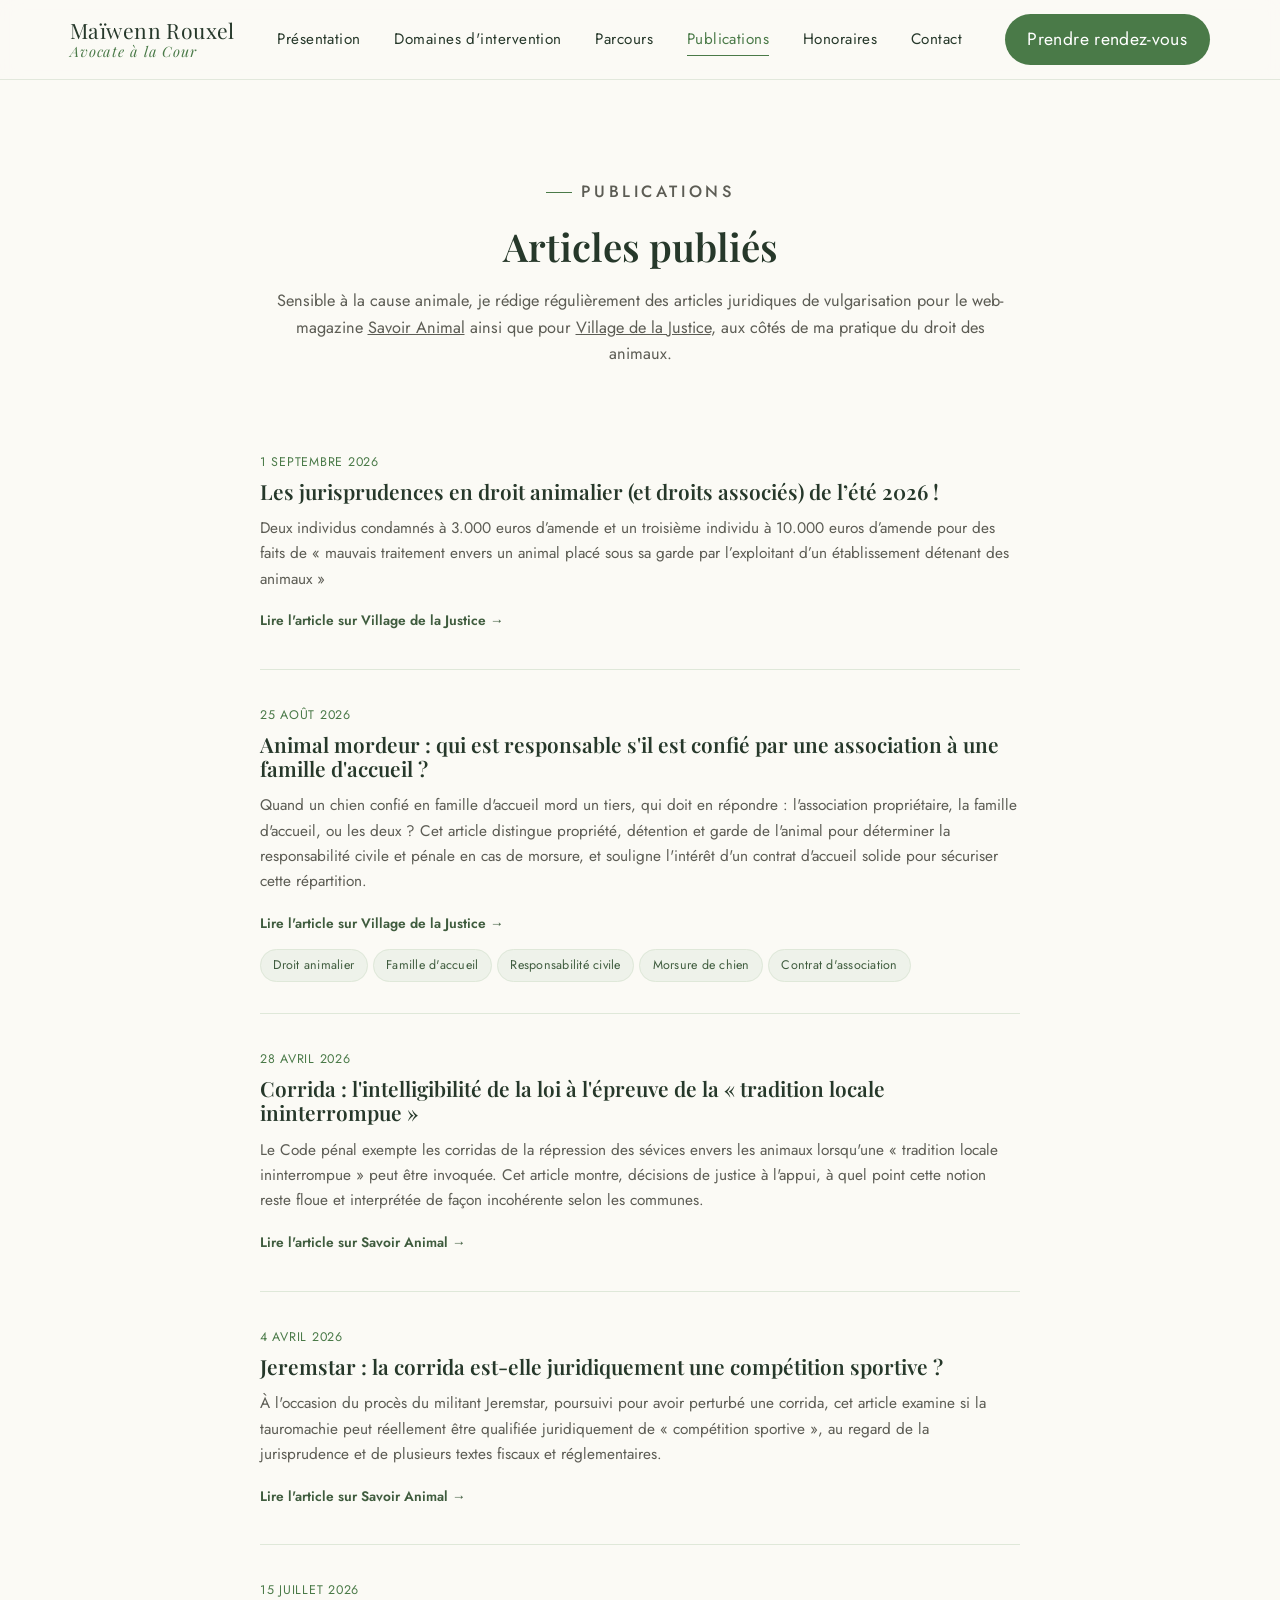
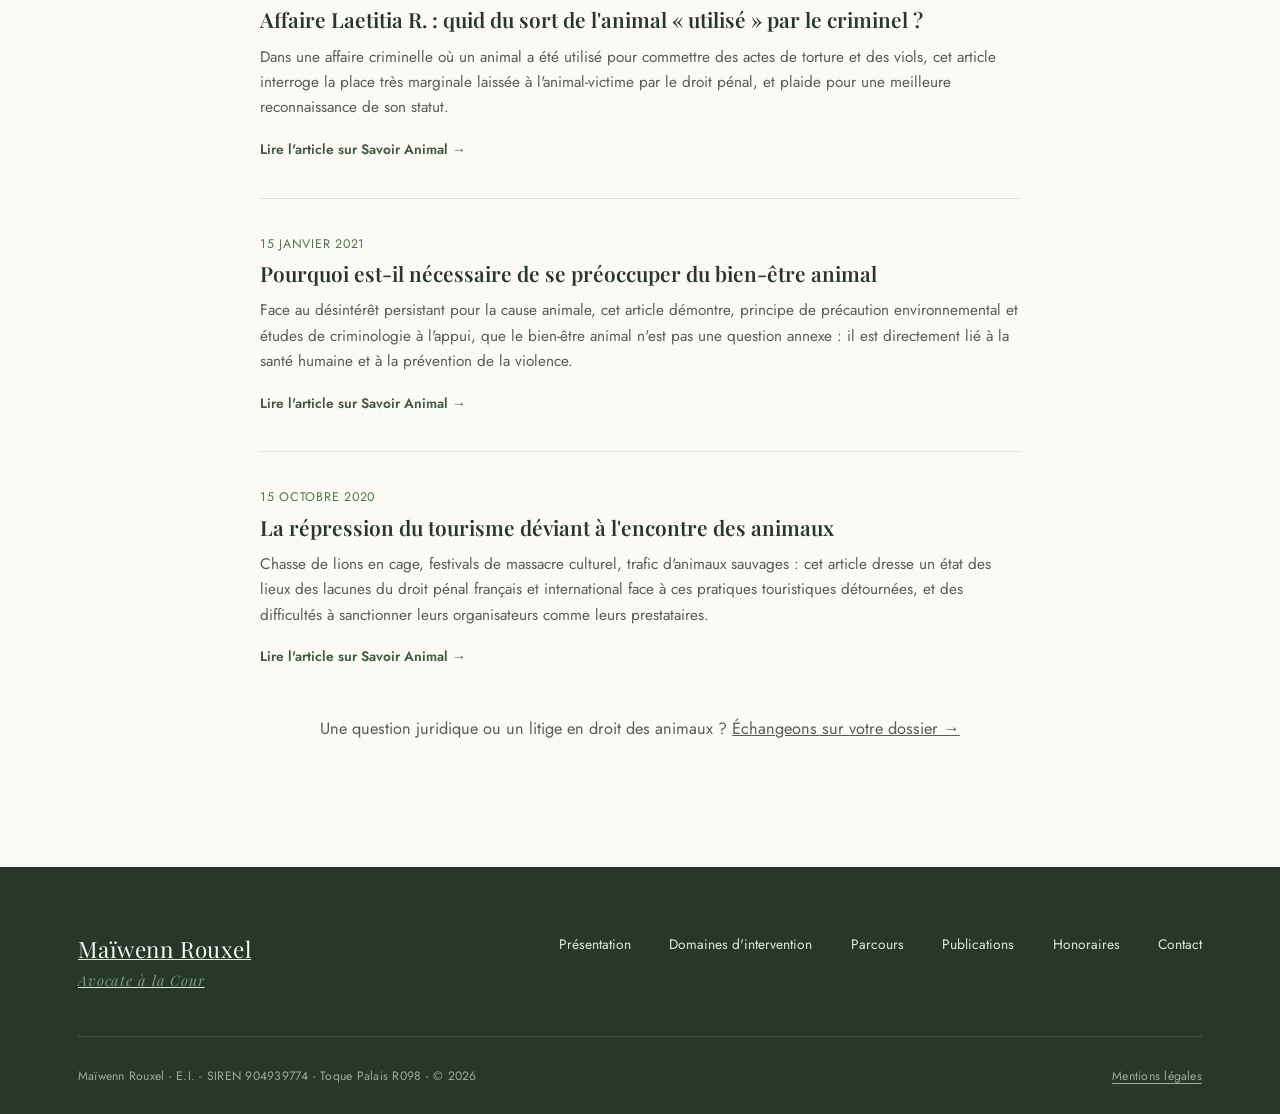
==== commit 51a56eb2: "Update articles.html" ====
--- a/articles.html
+++ b/articles.html
@@ -123,7 +123,7 @@
         <p class="article-excerpt">Quand un chien confié en famille d'accueil mord un tiers, qui doit en répondre : l'association propriétaire, la famille d'accueil, ou les deux ? Cet article distingue propriété, détention et garde de l'animal pour déterminer la responsabilité civile et pénale en cas de morsure, et souligne l'intérêt d'un contrat d'accueil solide pour sécuriser cette répartition.</p>
         
         <a class="article-readmore" href="https://www.village-justice.com/articles/animal-mordeur-qui-est-responsable-est-confie-par-une-association-une-famille,58744.html" target="_blank" rel="noopener">Lire l'article sur Village de la Justice →</a>
-             <div class="article-tags">
+             <div class="article-tags" style="margin-top:15px">
     <span class="tag">Droit animalier</span>
     <span class="tag">Famille d'accueil</span>
     <span class="tag">Responsabilité civile</span>
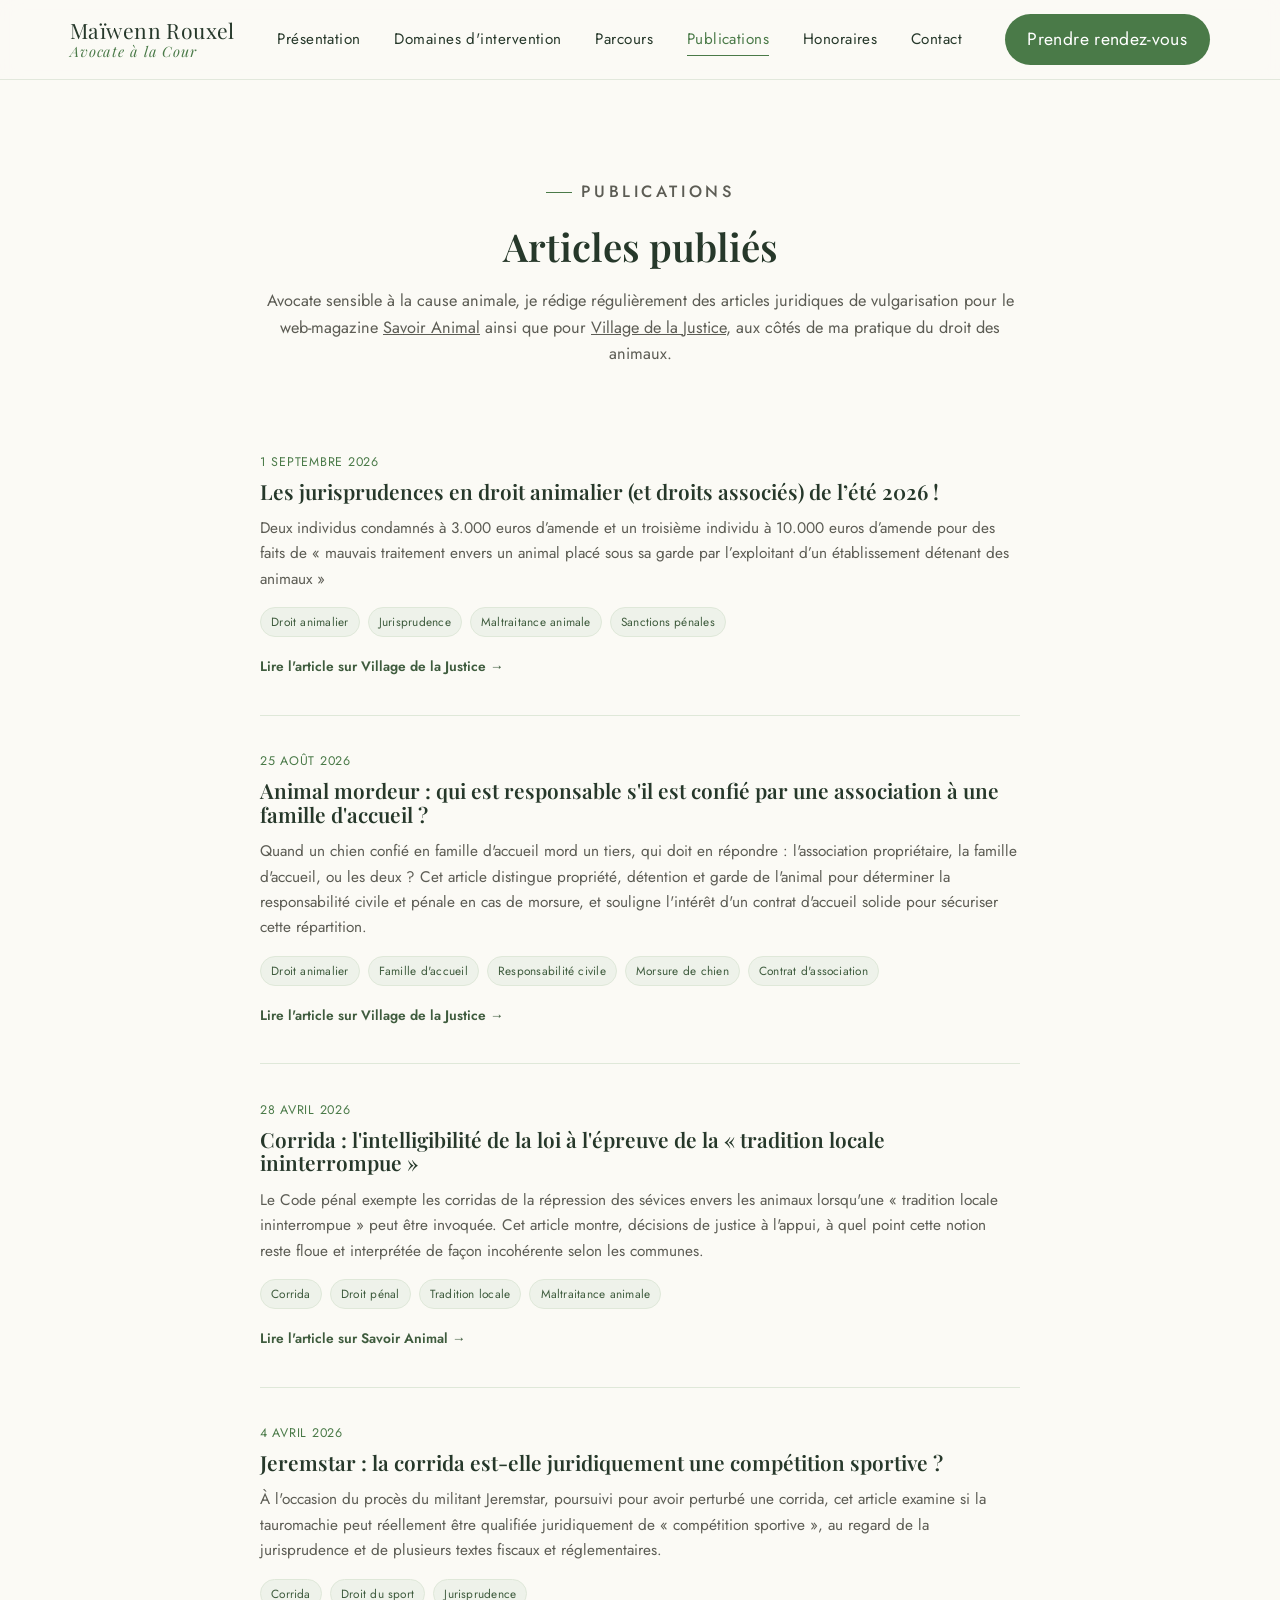
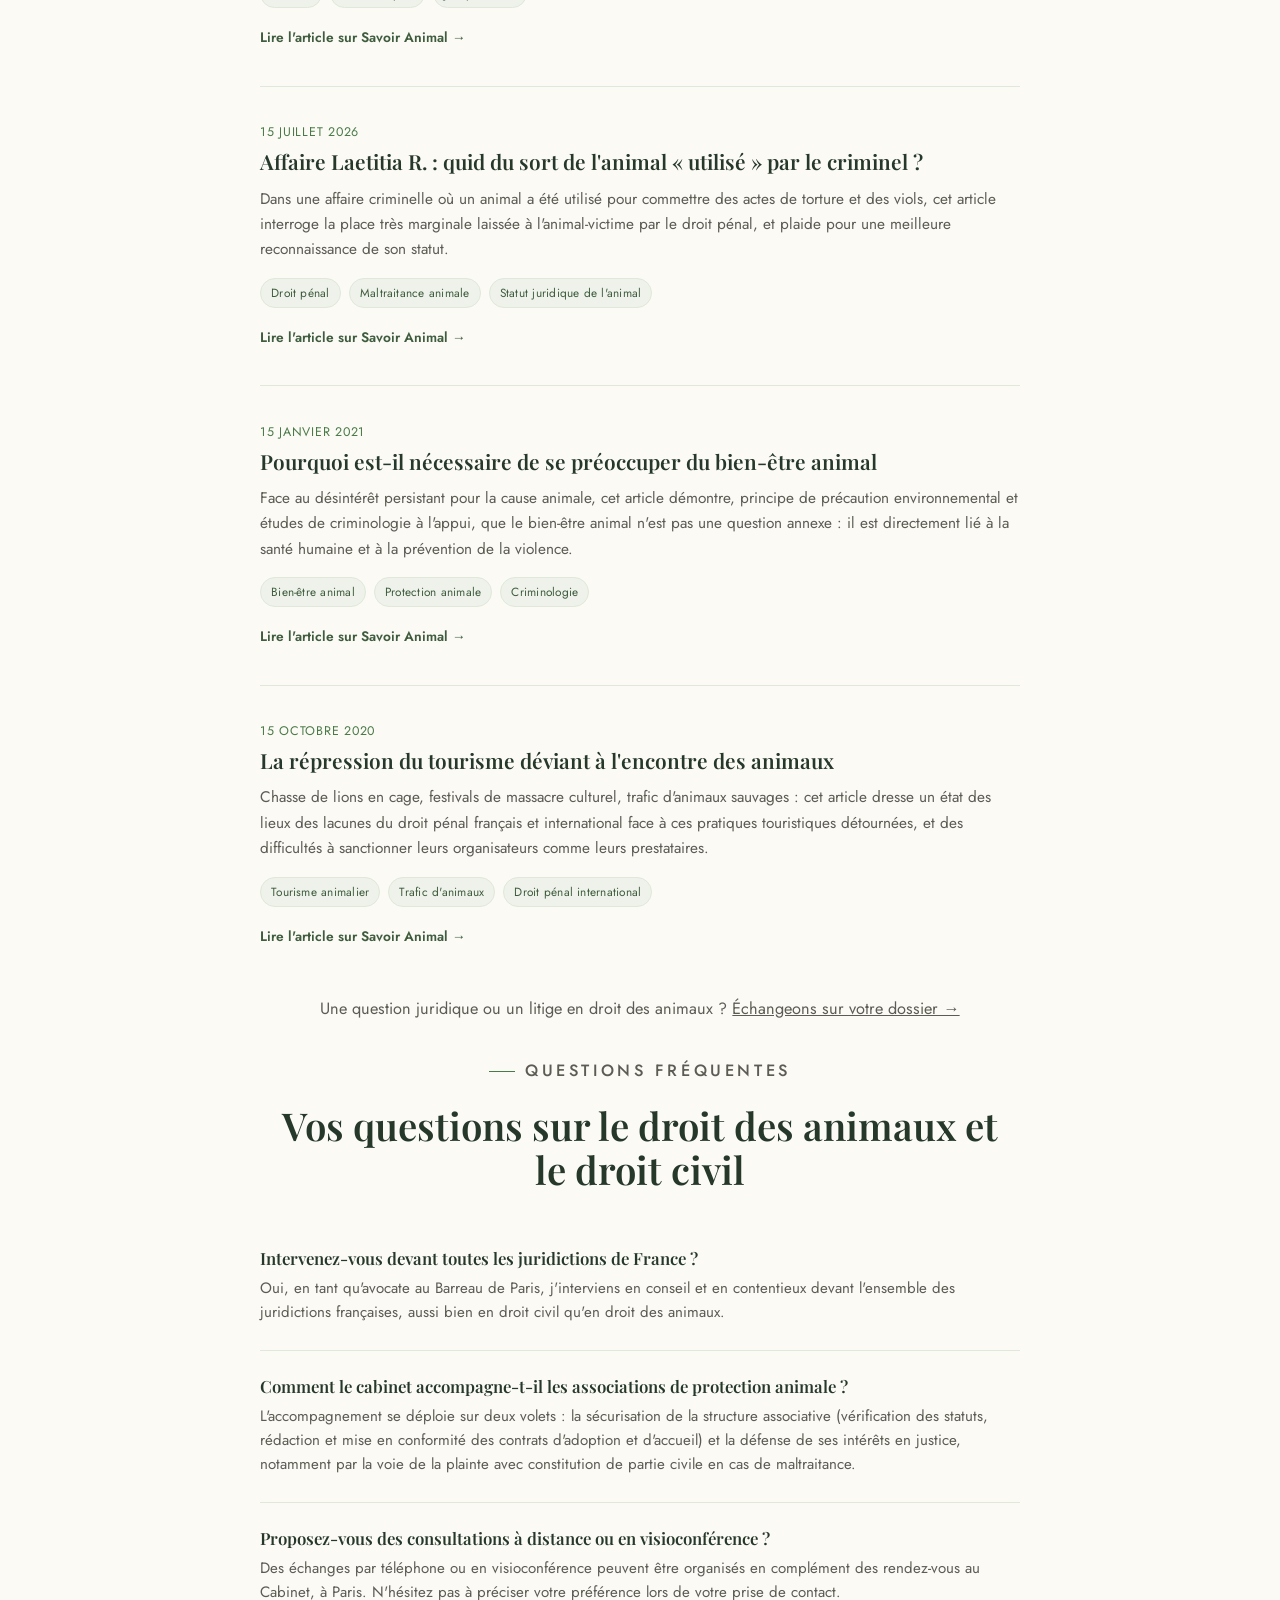
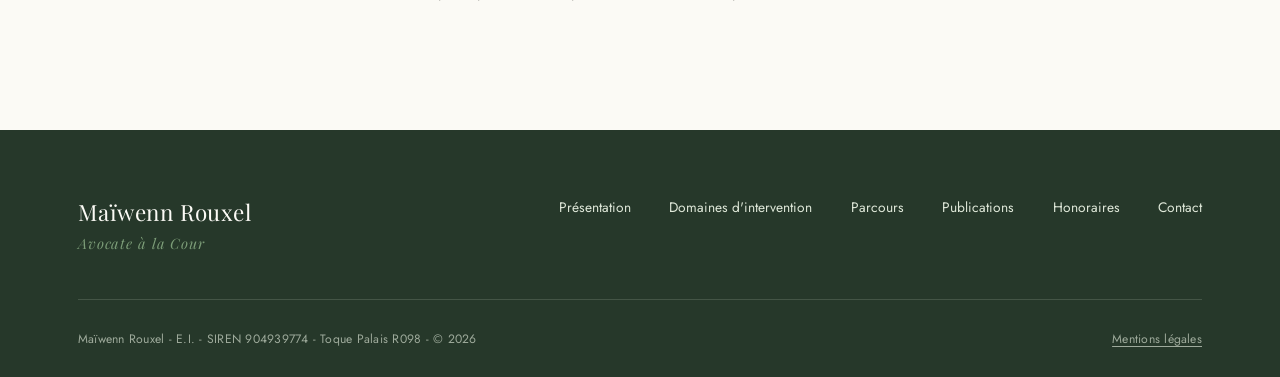
==== commit 5144b1c2: "Add files via upload" ====
--- a/articles.html
+++ b/articles.html
@@ -104,7 +104,7 @@
     <div class="section-head reveal">
       <p class="eyebrow" style="justify-content:center">Publications</p>
       <h2>Articles publiés</h2>
-      <p>Sensible à la cause animale, je rédige régulièrement des articles juridiques de vulgarisation pour le web-magazine <a href="https://savoir-animal.fr/droit-animalier/" target="_blank" rel="noopener">Savoir Animal</a> ainsi que pour <a href="https://www.village-justice.com" target="_blank" rel="noopener">Village de la Justice</a>, aux côtés de ma pratique du droit des animaux.</p>
+      <p>Avocate sensible à la cause animale, je rédige régulièrement des articles juridiques de vulgarisation pour le web-magazine <a href="https://savoir-animal.fr/droit-animalier/" target="_blank" rel="noopener">Savoir Animal</a> ainsi que pour <a href="https://www.village-justice.com" target="_blank" rel="noopener">Village de la Justice</a>, aux côtés de ma pratique du droit des animaux.</p>
     </div>
 
     <div class="articles-list reveal">
@@ -112,30 +112,39 @@
         <p class="article-date">1 septembre 2026</p>
         <h3><a href="https://www.village-justice.com/articles/les-jurisprudences-droit-animalier-droits-associes-ete-2026,58773.html" target="_blank" rel="noopener">Les jurisprudences en droit animalier (et droits associés) de l’été 2026 !</a></h3>
         <p class="article-excerpt">Deux individus condamnés à 3.000 euros d’amende et un troisième individu à 10.000 euros d’amende pour des faits de « mauvais traitement envers un animal placé sous sa garde par l’exploitant d’un établissement détenant des animaux »</p>
-       <div class="article-highlights">
-        
+        <div class="article-tags">
+          <span class="tag">Droit animalier</span>
+          <span class="tag">Jurisprudence</span>
+          <span class="tag">Maltraitance animale</span>
+          <span class="tag">Sanctions pénales</span>
+        </div>
         <a class="article-readmore" href="https://www.village-justice.com/articles/les-jurisprudences-droit-animalier-droits-associes-ete-2026,58773.html" target="_blank" rel="noopener">Lire l'article sur Village de la Justice →</a>
       </article>
-      
+
       <article class="article-post">
         <p class="article-date">25 août 2026</p>
         <h3><a href="https://www.village-justice.com/articles/animal-mordeur-qui-est-responsable-est-confie-par-une-association-une-famille,58744.html" target="_blank" rel="noopener">Animal mordeur : qui est responsable s'il est confié par une association à une famille d'accueil ?</a></h3>
         <p class="article-excerpt">Quand un chien confié en famille d'accueil mord un tiers, qui doit en répondre : l'association propriétaire, la famille d'accueil, ou les deux ? Cet article distingue propriété, détention et garde de l'animal pour déterminer la responsabilité civile et pénale en cas de morsure, et souligne l'intérêt d'un contrat d'accueil solide pour sécuriser cette répartition.</p>
-        
+        <div class="article-tags">
+          <span class="tag">Droit animalier</span>
+          <span class="tag">Famille d'accueil</span>
+          <span class="tag">Responsabilité civile</span>
+          <span class="tag">Morsure de chien</span>
+          <span class="tag">Contrat d'association</span>
+        </div>
         <a class="article-readmore" href="https://www.village-justice.com/articles/animal-mordeur-qui-est-responsable-est-confie-par-une-association-une-famille,58744.html" target="_blank" rel="noopener">Lire l'article sur Village de la Justice →</a>
-             <div class="article-tags" style="margin-top:15px">
-    <span class="tag">Droit animalier</span>
-    <span class="tag">Famille d'accueil</span>
-    <span class="tag">Responsabilité civile</span>
-    <span class="tag">Morsure de chien</span>
-    <span class="tag">Contrat d'association</span>
-  </div>
       </article>
 
       <article class="article-post">
         <p class="article-date">28 avril 2026</p>
         <h3><a href="https://savoir-animal.fr/corrida-lintelligibilite-de-la-loi-a-epreuve-de-la-tradition-locale-ininterrompue/" target="_blank" rel="noopener">Corrida : l'intelligibilité de la loi à l'épreuve de la « tradition locale ininterrompue »</a></h3>
         <p class="article-excerpt">Le Code pénal exempte les corridas de la répression des sévices envers les animaux lorsqu'une « tradition locale ininterrompue » peut être invoquée. Cet article montre, décisions de justice à l'appui, à quel point cette notion reste floue et interprétée de façon incohérente selon les communes.</p>
+        <div class="article-tags">
+          <span class="tag">Corrida</span>
+          <span class="tag">Droit pénal</span>
+          <span class="tag">Tradition locale</span>
+          <span class="tag">Maltraitance animale</span>
+        </div>
         <a class="article-readmore" href="https://savoir-animal.fr/corrida-lintelligibilite-de-la-loi-a-epreuve-de-la-tradition-locale-ininterrompue/" target="_blank" rel="noopener">Lire l'article sur Savoir Animal →</a>
       </article>
 
@@ -143,6 +152,11 @@
         <p class="article-date">4 avril 2026</p>
         <h3><a href="https://savoir-animal.fr/jeremstar-la-corrida-est-elle-juridiquement-une-competition-sportive/" target="_blank" rel="noopener">Jeremstar : la corrida est-elle juridiquement une compétition sportive ?</a></h3>
         <p class="article-excerpt">À l'occasion du procès du militant Jeremstar, poursuivi pour avoir perturbé une corrida, cet article examine si la tauromachie peut réellement être qualifiée juridiquement de « compétition sportive », au regard de la jurisprudence et de plusieurs textes fiscaux et réglementaires.</p>
+        <div class="article-tags">
+          <span class="tag">Corrida</span>
+          <span class="tag">Droit du sport</span>
+          <span class="tag">Jurisprudence</span>
+        </div>
         <a class="article-readmore" href="https://savoir-animal.fr/jeremstar-la-corrida-est-elle-juridiquement-une-competition-sportive/" target="_blank" rel="noopener">Lire l'article sur Savoir Animal →</a>
       </article>
 
@@ -150,6 +164,11 @@
         <p class="article-date">15 juillet 2026</p>
         <h3><a href="https://savoir-animal.fr/affaire-laetitia-r-sort-animal-utilise-criminel/" target="_blank" rel="noopener">Affaire Laetitia R. : quid du sort de l'animal « utilisé » par le criminel ?</a></h3>
         <p class="article-excerpt">Dans une affaire criminelle où un animal a été utilisé pour commettre des actes de torture et des viols, cet article interroge la place très marginale laissée à l'animal-victime par le droit pénal, et plaide pour une meilleure reconnaissance de son statut.</p>
+        <div class="article-tags">
+          <span class="tag">Droit pénal</span>
+          <span class="tag">Maltraitance animale</span>
+          <span class="tag">Statut juridique de l'animal</span>
+        </div>
         <a class="article-readmore" href="https://savoir-animal.fr/affaire-laetitia-r-sort-animal-utilise-criminel/" target="_blank" rel="noopener">Lire l'article sur Savoir Animal →</a>
       </article>
 
@@ -157,6 +176,11 @@
         <p class="article-date">15 janvier 2021</p>
         <h3><a href="https://savoir-animal.fr/pourquoi-est-il-necessaire-de-se-preoccuper-du-bien-etre-animal/" target="_blank" rel="noopener">Pourquoi est-il nécessaire de se préoccuper du bien-être animal</a></h3>
         <p class="article-excerpt">Face au désintérêt persistant pour la cause animale, cet article démontre, principe de précaution environnemental et études de criminologie à l'appui, que le bien-être animal n'est pas une question annexe : il est directement lié à la santé humaine et à la prévention de la violence.</p>
+        <div class="article-tags">
+          <span class="tag">Bien-être animal</span>
+          <span class="tag">Protection animale</span>
+          <span class="tag">Criminologie</span>
+        </div>
         <a class="article-readmore" href="https://savoir-animal.fr/pourquoi-est-il-necessaire-de-se-preoccuper-du-bien-etre-animal/" target="_blank" rel="noopener">Lire l'article sur Savoir Animal →</a>
       </article>
 
@@ -164,6 +188,11 @@
         <p class="article-date">15 octobre 2020</p>
         <h3><a href="https://savoir-animal.fr/la-repression-du-tourisme-deviant-a-lencontre-des-animaux/" target="_blank" rel="noopener">La répression du tourisme déviant à l'encontre des animaux</a></h3>
         <p class="article-excerpt">Chasse de lions en cage, festivals de massacre culturel, trafic d'animaux sauvages : cet article dresse un état des lieux des lacunes du droit pénal français et international face à ces pratiques touristiques détournées, et des difficultés à sanctionner leurs organisateurs comme leurs prestataires.</p>
+        <div class="article-tags">
+          <span class="tag">Tourisme animalier</span>
+          <span class="tag">Trafic d'animaux</span>
+          <span class="tag">Droit pénal international</span>
+        </div>
         <a class="article-readmore" href="https://savoir-animal.fr/la-repression-du-tourisme-deviant-a-lencontre-des-animaux/" target="_blank" rel="noopener">Lire l'article sur Savoir Animal →</a>
       </article>
 
@@ -174,8 +203,31 @@
 
   <div class="container">
     <div class="section-head reveal">
-      <p>Une question juridique ou un litige en droit des animaux ? <a href="https://www.avocat-rouxel.fr/index.html#contact">Échangeons sur votre dossier →</p>
-    </div>
+      <p>Une question juridique ou un litige en droit des animaux ? <a href="index.html#contact">Échangeons sur votre dossier →</a></p>
+    </div>
+  </div>
+
+  <div class="container">
+    <div class="section-head reveal">
+      <p class="eyebrow" style="justify-content:center">Questions fréquentes</p>
+      <h2>Vos questions sur le droit des animaux et le droit civil</h2>
+    </div>
+
+    <div class="faq-list reveal">
+      <div class="faq-item">
+        <h3>Intervenez-vous devant toutes les juridictions de France ?</h3>
+        <p>Oui, en tant qu'avocate au Barreau de Paris, j'interviens en conseil et en contentieux devant l'ensemble des juridictions françaises, aussi bien en droit civil qu'en droit des animaux.</p>
+      </div>
+      <div class="faq-item">
+        <h3>Comment le cabinet accompagne-t-il les associations de protection animale ?</h3>
+        <p>L'accompagnement se déploie sur deux volets : la sécurisation de la structure associative (vérification des statuts, rédaction et mise en conformité des contrats d'adoption et d'accueil) et la défense de ses intérêts en justice, notamment par la voie de la plainte avec constitution de partie civile en cas de maltraitance.</p>
+      </div>
+      <div class="faq-item">
+        <h3>Proposez-vous des consultations à distance ou en visioconférence ?</h3>
+        <p>Des échanges par téléphone ou en visioconférence peuvent être organisés en complément des rendez-vous au Cabinet, à Paris. N'hésitez pas à préciser votre préférence lors de votre prise de contact.</p>
+      </div>
+    </div>
+  </div>
 
 
 
--- a/style.css
+++ b/style.css
@@ -1029,7 +1029,43 @@
 }
 .article-readmore:hover{color:var(--sauge-600);text-decoration:underline;}
 
+.article-tags{
+  display:flex;
+  flex-wrap:wrap;
+  gap:8px;
+  margin:0 0 1em;
+}
+.article-tags .tag{
+  font-size:.74rem;
+  padding:.35em .85em;
+}
+
+/* ---------- FAQ (page Articles) ---------- */
+.faq-list{
+  max-width:760px;
+  margin:2em auto 0;
+  display:flex;
+  flex-direction:column;
+}
+.faq-item{
+  padding:1.6em 0;
+  border-bottom:1px solid var(--sauge-200);
+}
+.faq-item:last-child{border-bottom:none;}
+.faq-item h3{
+  font-size:1.05rem;
+  color:var(--sauge-900);
+  margin:0 0 .5em;
+}
+.faq-item p{
+  font-size:.94rem;
+  color:var(--encre-douce);
+  line-height:1.6;
+  margin:0;
+}
+
 @media (max-width:800px){
   .articles-main{padding:130px 0 70px;}
   .article-post h3{font-size:1.12rem;}
-}
+  .faq-item h3{font-size:.98rem;}
+}
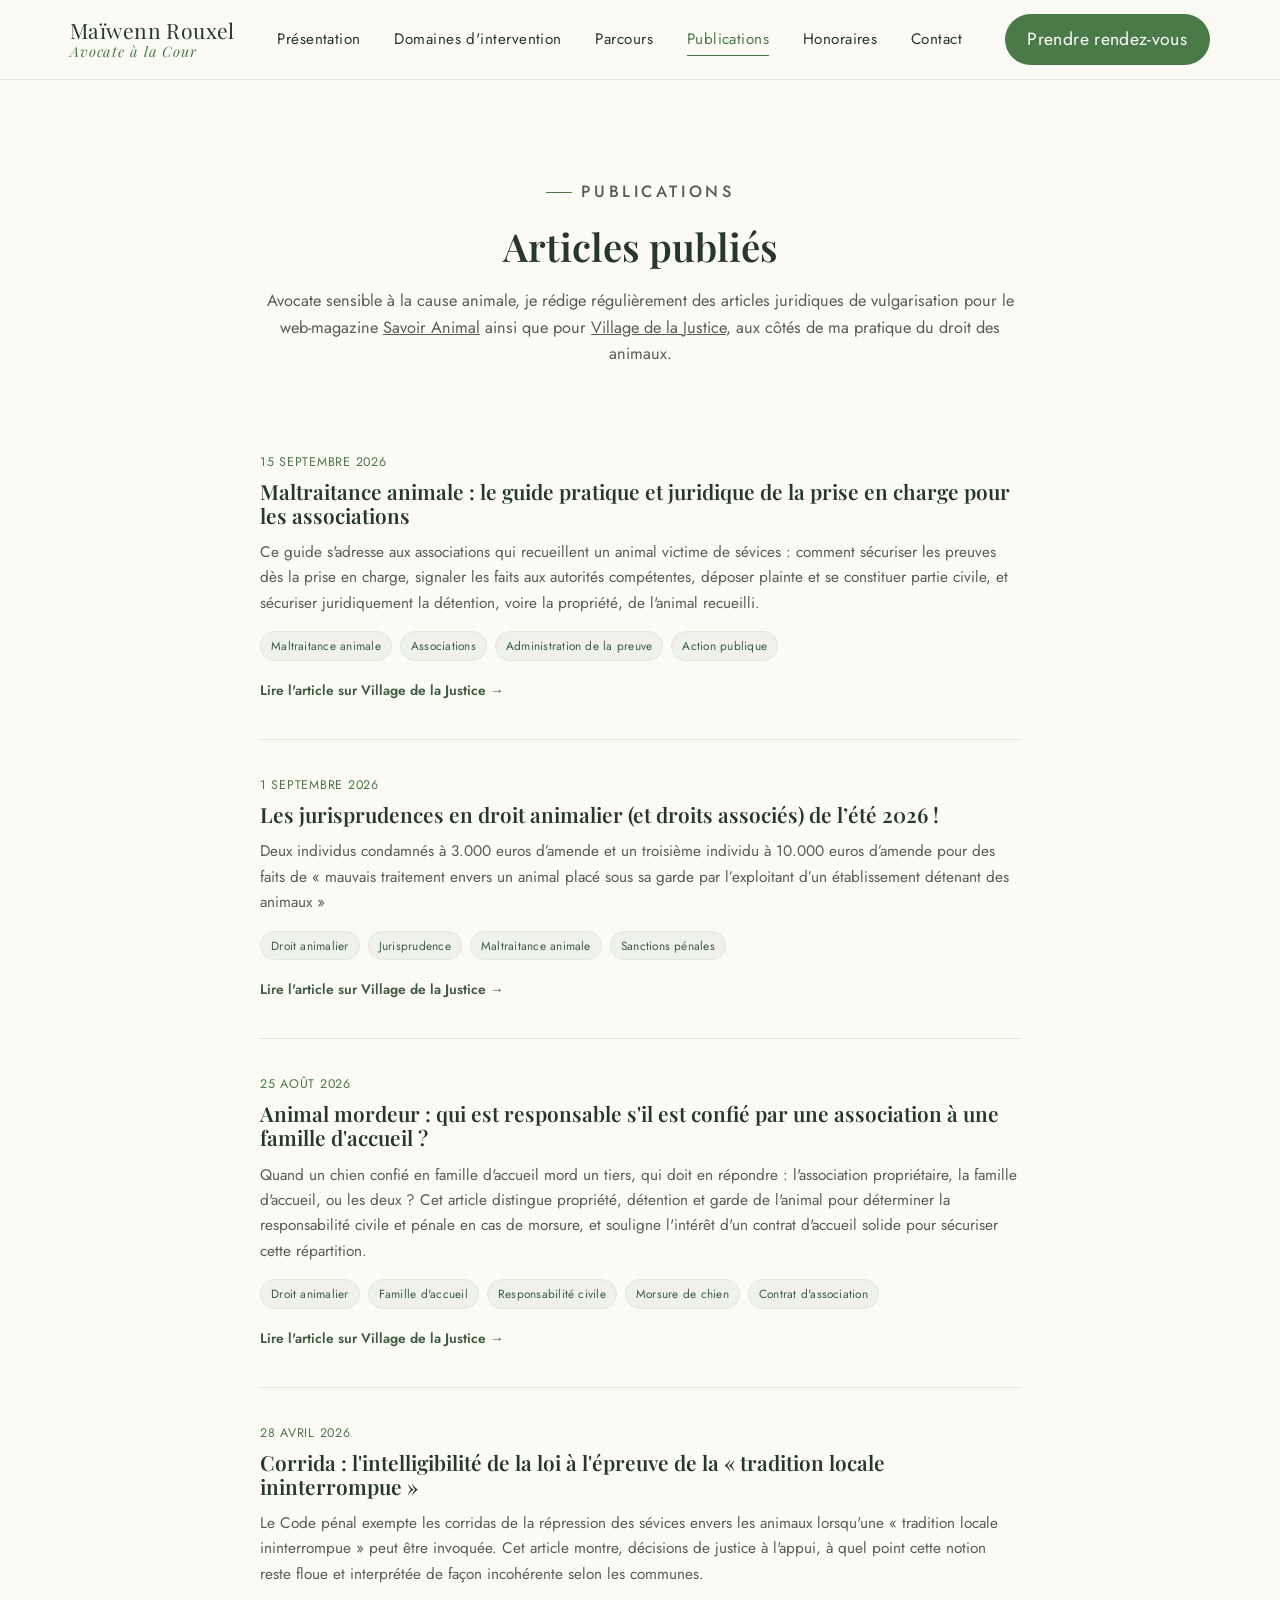
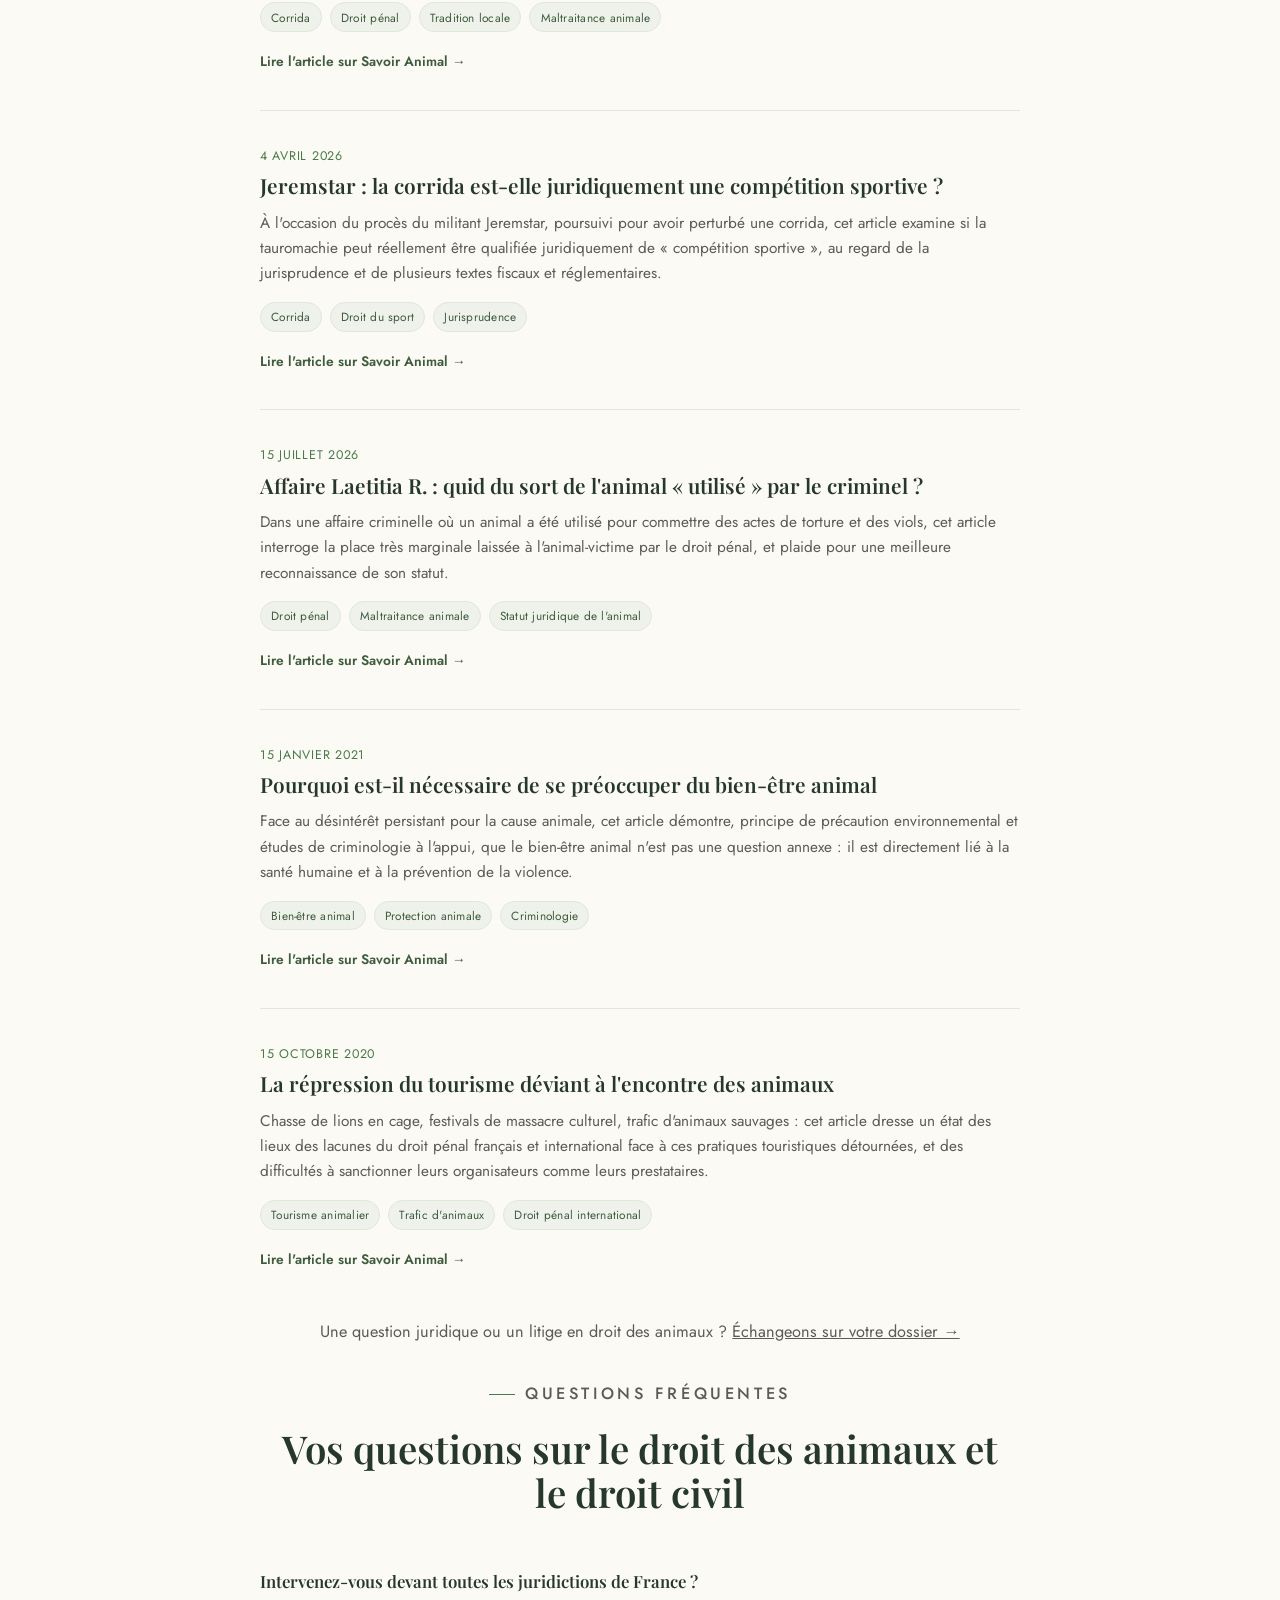
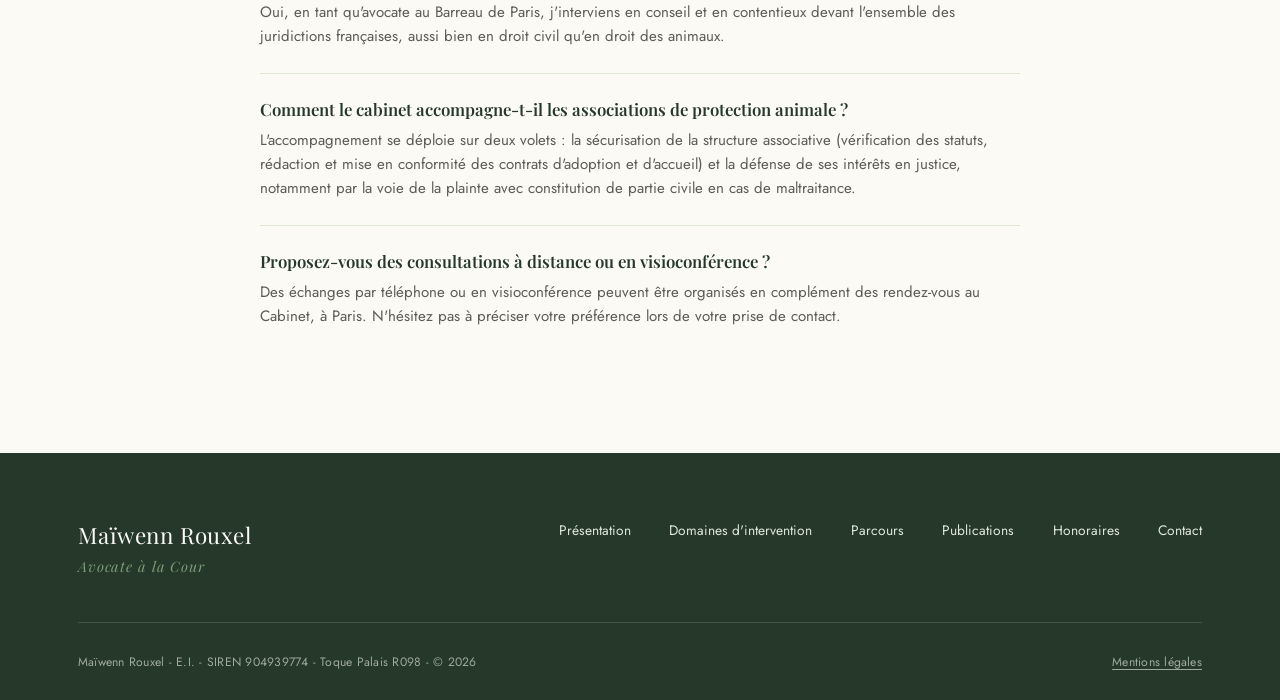
==== commit ca4deff1: "Add files via upload" ====
--- a/articles.html
+++ b/articles.html
@@ -54,12 +54,14 @@
   "mainEntity": {
     "@type": "ItemList",
     "itemListElement": [
-      { "@type": "ListItem", "position": 1, "url": "https://www.village-justice.com/articles/animal-mordeur-qui-est-responsable-est-confie-par-une-association-une-famille,58744.html", "name": "Animal mordeur : qui est responsable s'il est confié par une association à une famille d'accueil ?" },
-      { "@type": "ListItem", "position": 2, "url": "https://savoir-animal.fr/corrida-lintelligibilite-de-la-loi-a-epreuve-de-la-tradition-locale-ininterrompue/", "name": "Corrida : l'intelligibilité de la loi à l'épreuve de la « tradition locale ininterrompue »" },
-      { "@type": "ListItem", "position": 3, "url": "https://savoir-animal.fr/jeremstar-la-corrida-est-elle-juridiquement-une-competition-sportive/", "name": "Jeremstar : la corrida est-elle juridiquement une compétition sportive ?" },
-      { "@type": "ListItem", "position": 4, "url": "https://savoir-animal.fr/affaire-laetitia-r-sort-animal-utilise-criminel/", "name": "Affaire Laetitia R. : quid du sort de l'animal « utilisé » par le criminel ?" },
-      { "@type": "ListItem", "position": 5, "url": "https://savoir-animal.fr/pourquoi-est-il-necessaire-de-se-preoccuper-du-bien-etre-animal/", "name": "Pourquoi est-il nécessaire de se préoccuper du bien-être animal" },
-      { "@type": "ListItem", "position": 6, "url": "https://savoir-animal.fr/la-repression-du-tourisme-deviant-a-lencontre-des-animaux/", "name": "La répression du tourisme déviant à l'encontre des animaux" }
+      { "@type": "ListItem", "position": 1, "url": "https://www.village-justice.com/articles/maltraitance-animale-guide-pratique-juridique-prise-charge-pour-les,58774.html", "name": "Maltraitance animale : le guide pratique et juridique de la prise en charge pour les associations" },
+      { "@type": "ListItem", "position": 2, "url": "https://www.village-justice.com/articles/les-jurisprudences-droit-animalier-droits-associes-ete-2026,58773.html", "name": "Les jurisprudences en droit animalier (et droits associés) de l'été 2026 !" },
+      { "@type": "ListItem", "position": 3, "url": "https://www.village-justice.com/articles/animal-mordeur-qui-est-responsable-est-confie-par-une-association-une-famille,58744.html", "name": "Animal mordeur : qui est responsable s'il est confié par une association à une famille d'accueil ?" },
+      { "@type": "ListItem", "position": 4, "url": "https://savoir-animal.fr/corrida-lintelligibilite-de-la-loi-a-epreuve-de-la-tradition-locale-ininterrompue/", "name": "Corrida : l'intelligibilité de la loi à l'épreuve de la « tradition locale ininterrompue »" },
+      { "@type": "ListItem", "position": 5, "url": "https://savoir-animal.fr/jeremstar-la-corrida-est-elle-juridiquement-une-competition-sportive/", "name": "Jeremstar : la corrida est-elle juridiquement une compétition sportive ?" },
+      { "@type": "ListItem", "position": 6, "url": "https://savoir-animal.fr/affaire-laetitia-r-sort-animal-utilise-criminel/", "name": "Affaire Laetitia R. : quid du sort de l'animal « utilisé » par le criminel ?" },
+      { "@type": "ListItem", "position": 7, "url": "https://savoir-animal.fr/pourquoi-est-il-necessaire-de-se-preoccuper-du-bien-etre-animal/", "name": "Pourquoi est-il nécessaire de se préoccuper du bien-être animal" },
+      { "@type": "ListItem", "position": 8, "url": "https://savoir-animal.fr/la-repression-du-tourisme-deviant-a-lencontre-des-animaux/", "name": "La répression du tourisme déviant à l'encontre des animaux" }
     ]
   }
 }
@@ -109,6 +111,19 @@
 
     <div class="articles-list reveal">
       <article class="article-post">
+        <p class="article-date">15 septembre 2026</p>
+        <h3><a href="https://www.village-justice.com/articles/maltraitance-animale-guide-pratique-juridique-prise-charge-pour-les,58774.html" target="_blank" rel="noopener">Maltraitance animale : le guide pratique et juridique de la prise en charge pour les associations</a></h3>
+        <p class="article-excerpt">Ce guide s'adresse aux associations qui recueillent un animal victime de sévices : comment sécuriser les preuves dès la prise en charge, signaler les faits aux autorités compétentes, déposer plainte et se constituer partie civile, et sécuriser juridiquement la détention, voire la propriété, de l'animal recueilli.</p>
+        <div class="article-tags">
+          <span class="tag">Maltraitance animale</span>
+          <span class="tag">Associations</span>
+          <span class="tag">Administration de la preuve</span>
+          <span class="tag">Action publique</span>
+        </div>
+        <a class="article-readmore" href="https://www.village-justice.com/articles/maltraitance-animale-guide-pratique-juridique-prise-charge-pour-les,58774.html" target="_blank" rel="noopener">Lire l'article sur Village de la Justice →</a>
+      </article>
+
+      <article class="article-post">
         <p class="article-date">1 septembre 2026</p>
         <h3><a href="https://www.village-justice.com/articles/les-jurisprudences-droit-animalier-droits-associes-ete-2026,58773.html" target="_blank" rel="noopener">Les jurisprudences en droit animalier (et droits associés) de l’été 2026 !</a></h3>
         <p class="article-excerpt">Deux individus condamnés à 3.000 euros d’amende et un troisième individu à 10.000 euros d’amende pour des faits de « mauvais traitement envers un animal placé sous sa garde par l’exploitant d’un établissement détenant des animaux »</p>
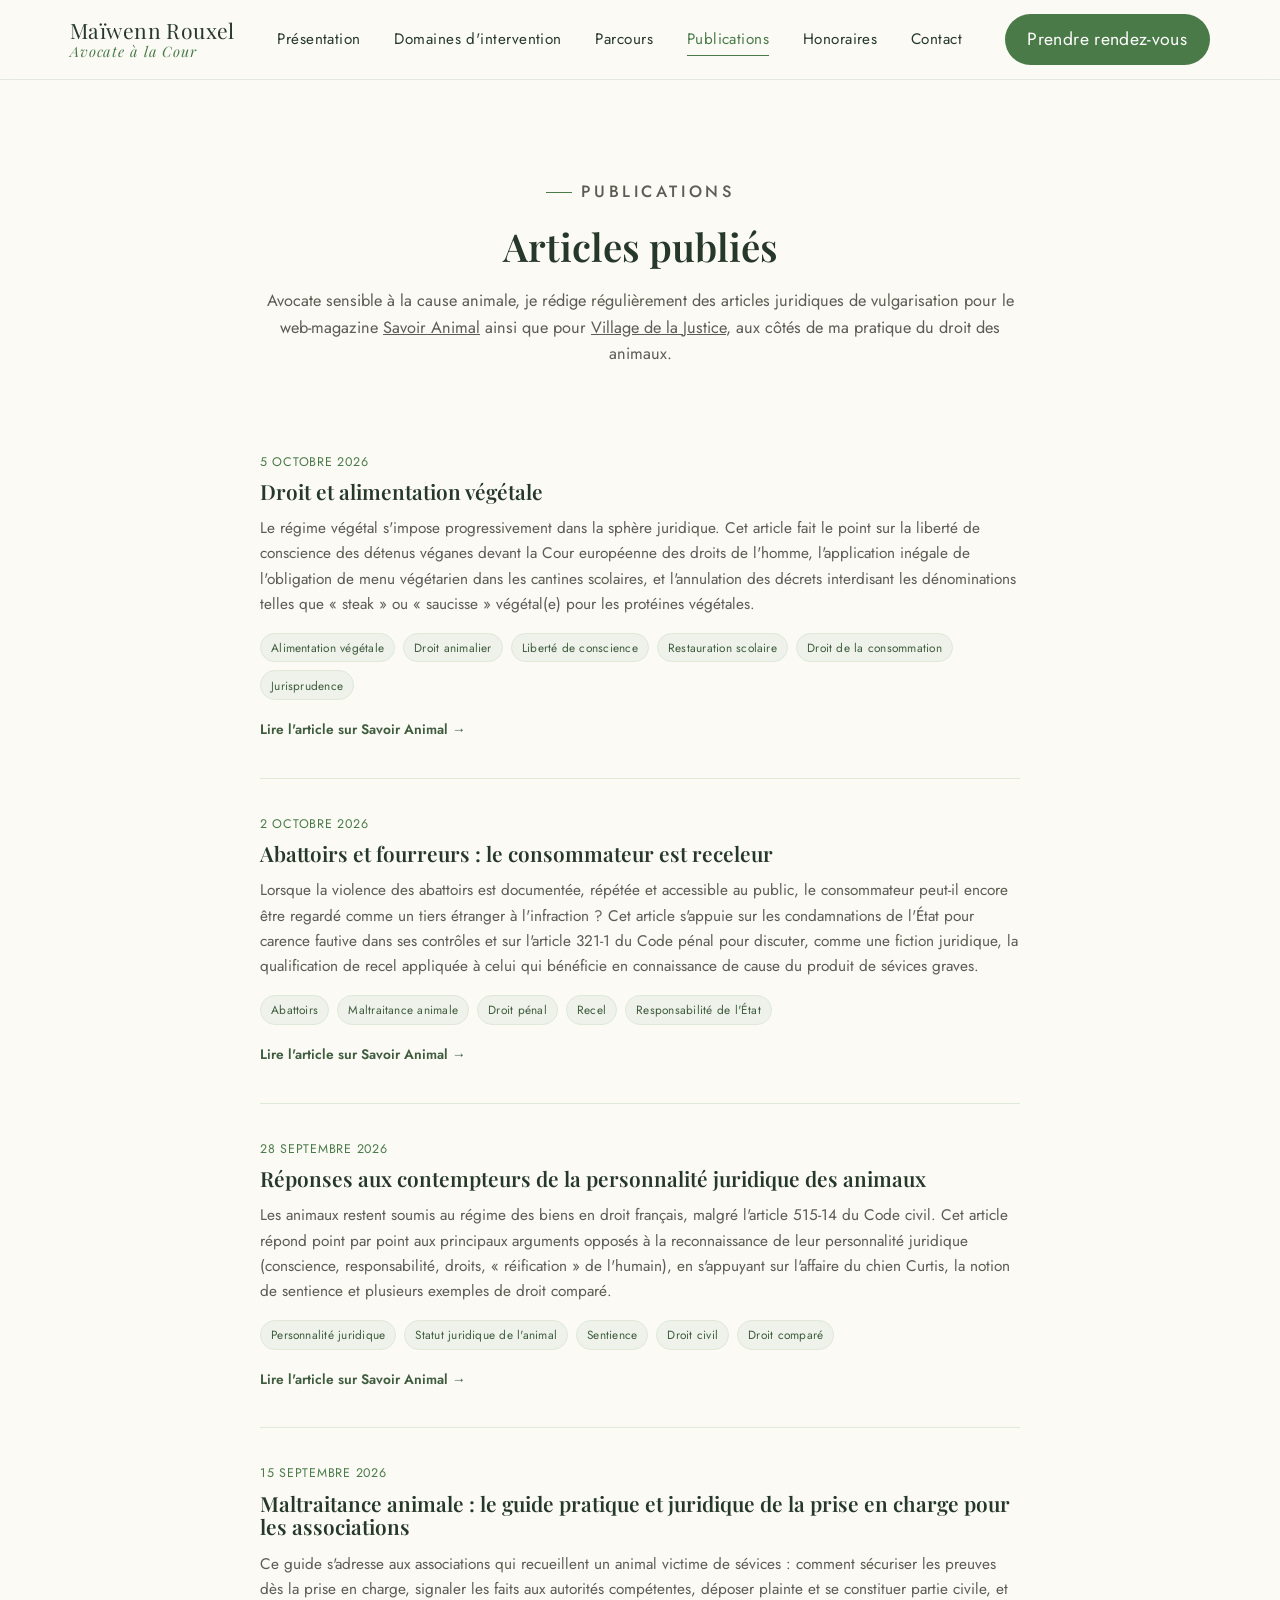
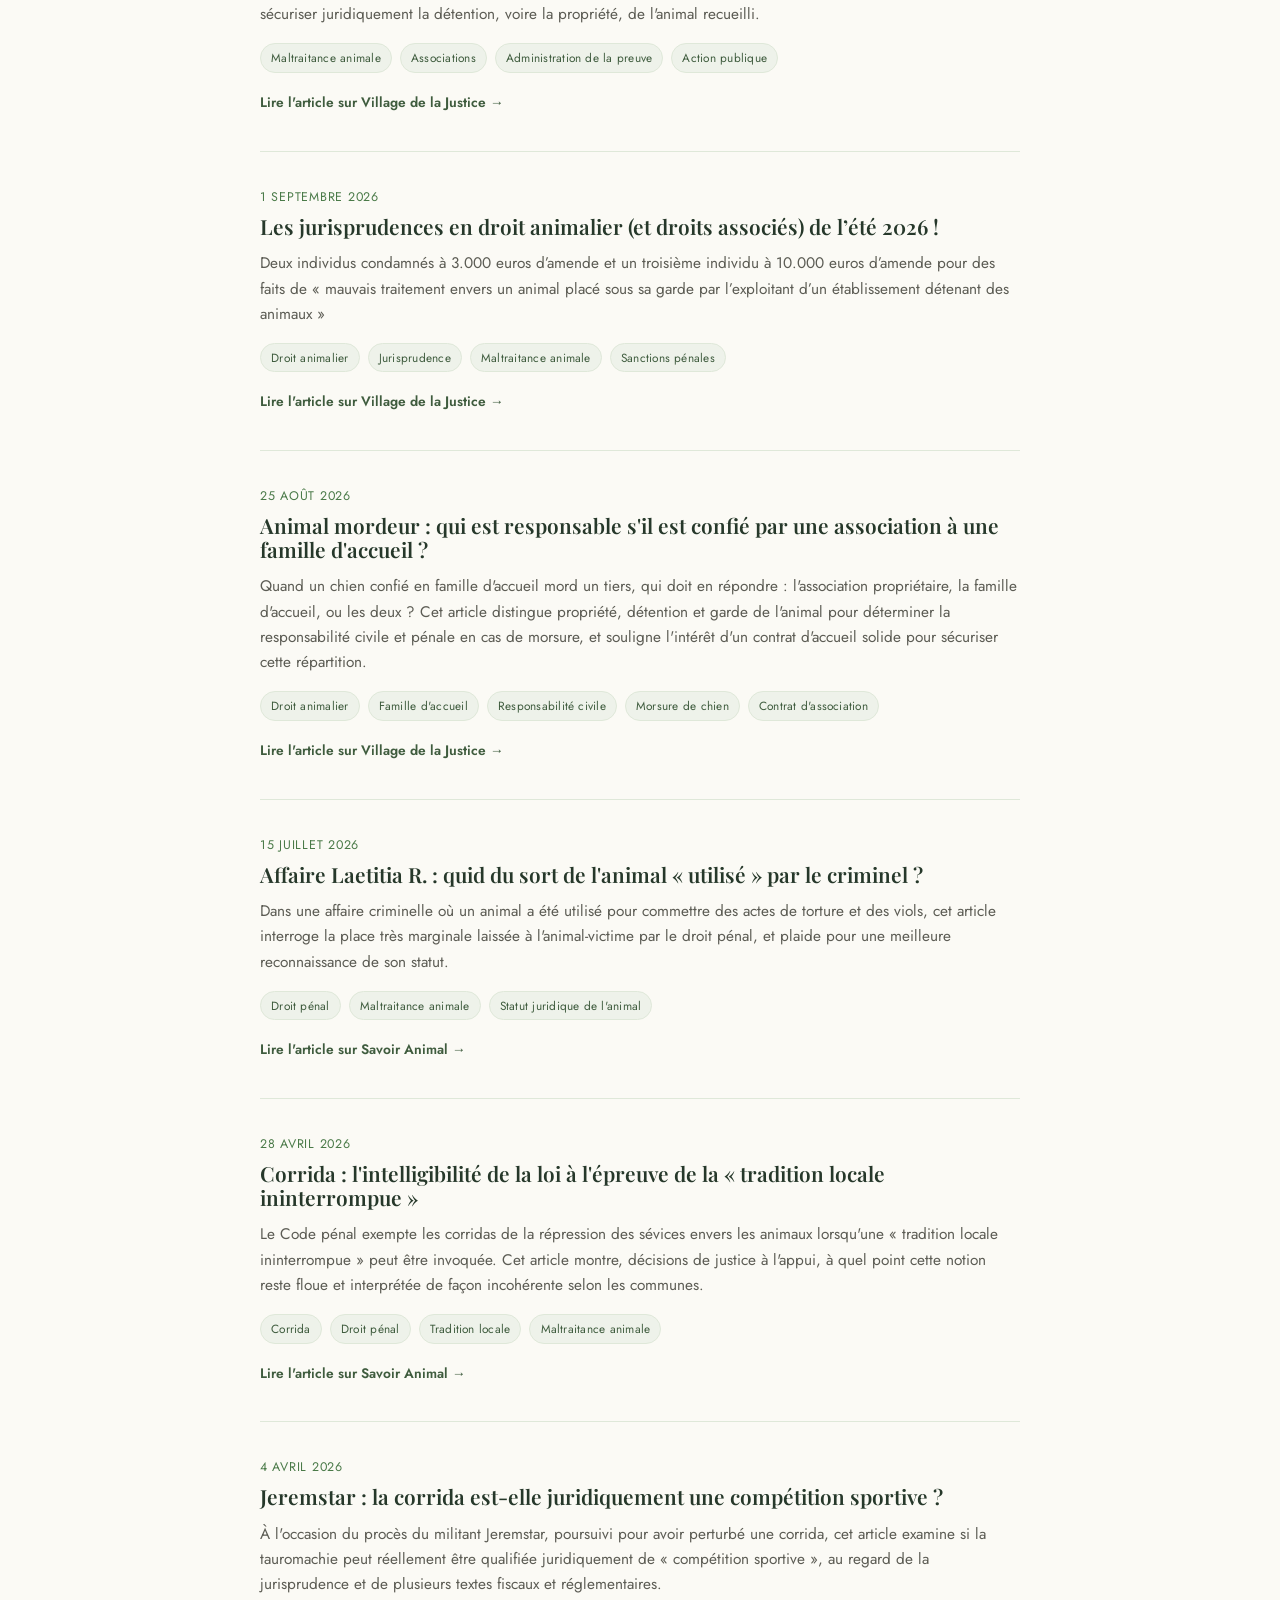
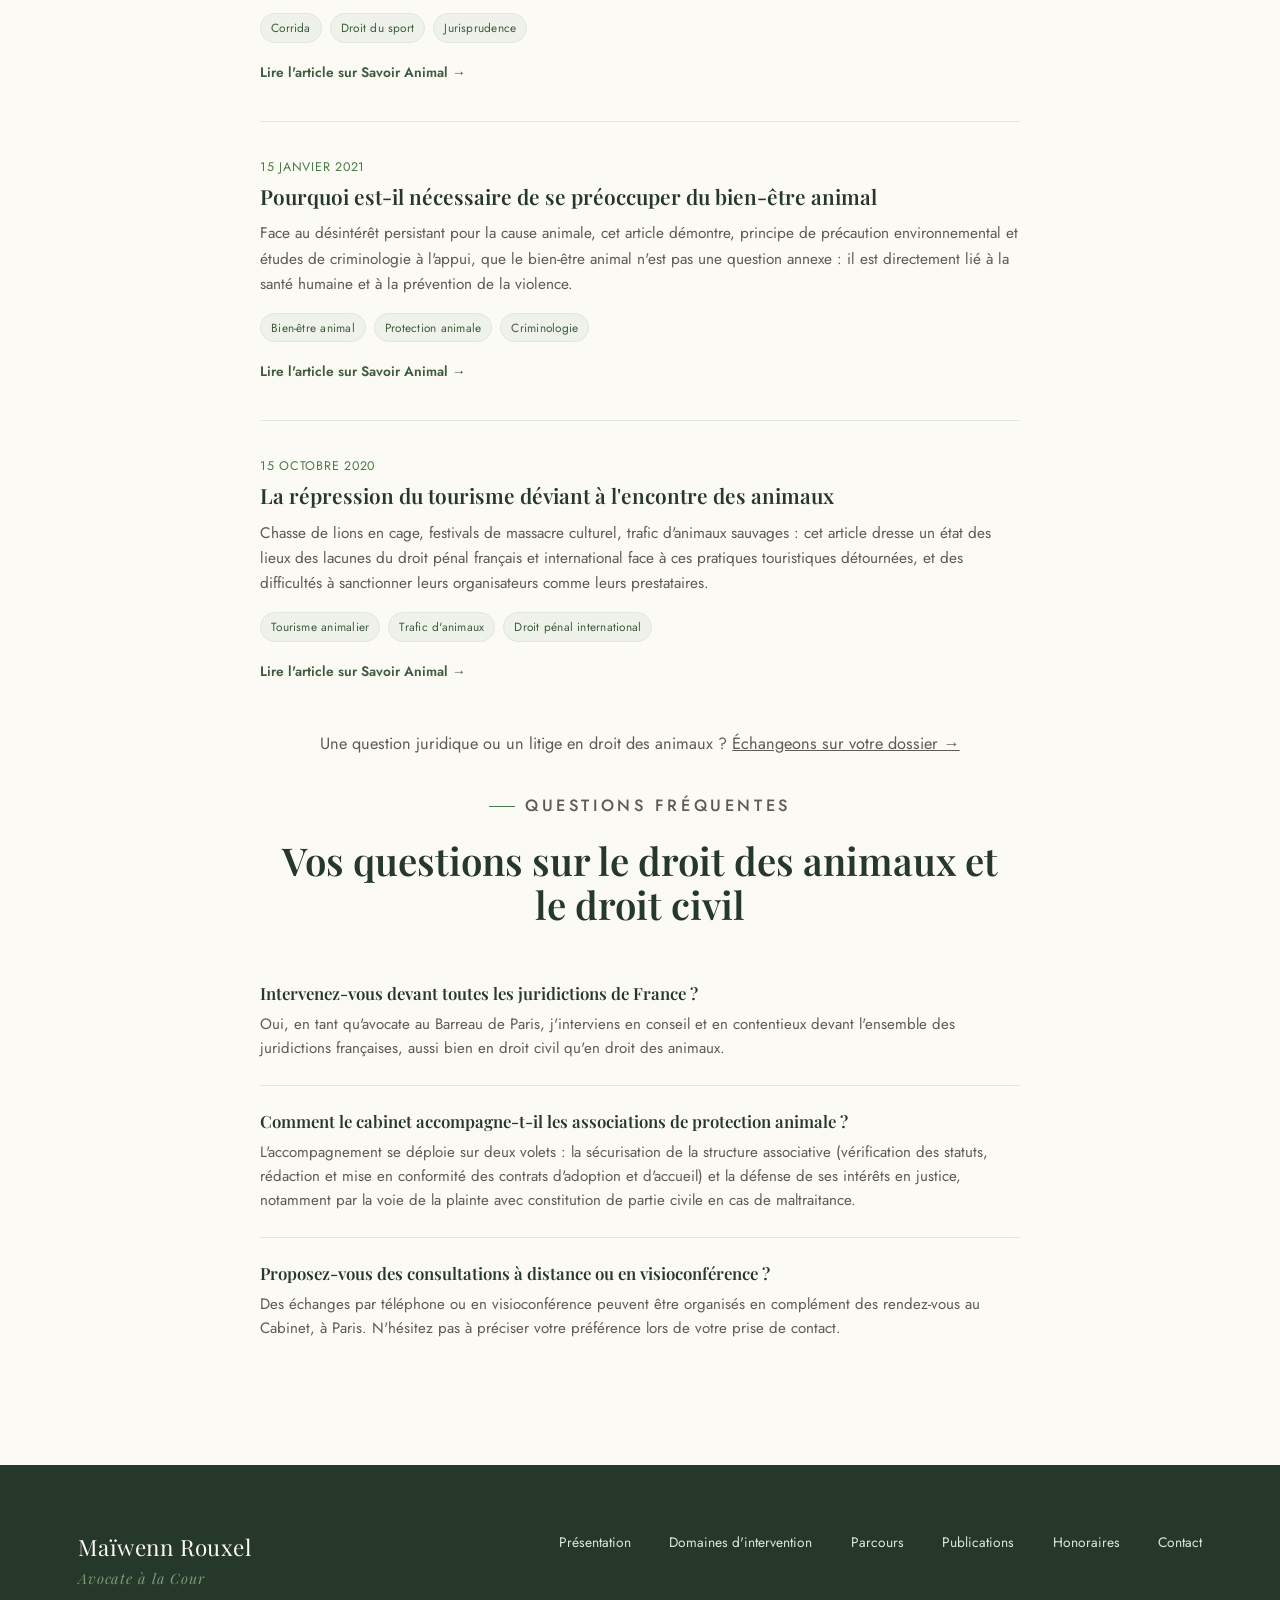
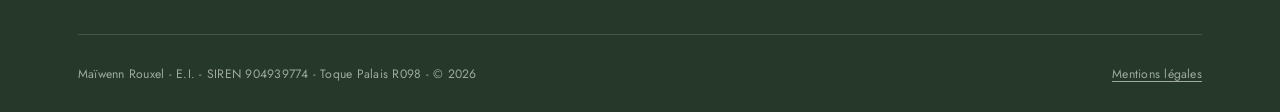
==== commit 57b18753: "Update articles.html" ====
--- a/articles.html
+++ b/articles.html
@@ -54,14 +54,17 @@
   "mainEntity": {
     "@type": "ItemList",
     "itemListElement": [
-      { "@type": "ListItem", "position": 1, "url": "https://www.village-justice.com/articles/maltraitance-animale-guide-pratique-juridique-prise-charge-pour-les,58774.html", "name": "Maltraitance animale : le guide pratique et juridique de la prise en charge pour les associations" },
-      { "@type": "ListItem", "position": 2, "url": "https://www.village-justice.com/articles/les-jurisprudences-droit-animalier-droits-associes-ete-2026,58773.html", "name": "Les jurisprudences en droit animalier (et droits associés) de l'été 2026 !" },
-      { "@type": "ListItem", "position": 3, "url": "https://www.village-justice.com/articles/animal-mordeur-qui-est-responsable-est-confie-par-une-association-une-famille,58744.html", "name": "Animal mordeur : qui est responsable s'il est confié par une association à une famille d'accueil ?" },
-      { "@type": "ListItem", "position": 4, "url": "https://savoir-animal.fr/corrida-lintelligibilite-de-la-loi-a-epreuve-de-la-tradition-locale-ininterrompue/", "name": "Corrida : l'intelligibilité de la loi à l'épreuve de la « tradition locale ininterrompue »" },
-      { "@type": "ListItem", "position": 5, "url": "https://savoir-animal.fr/jeremstar-la-corrida-est-elle-juridiquement-une-competition-sportive/", "name": "Jeremstar : la corrida est-elle juridiquement une compétition sportive ?" },
-      { "@type": "ListItem", "position": 6, "url": "https://savoir-animal.fr/affaire-laetitia-r-sort-animal-utilise-criminel/", "name": "Affaire Laetitia R. : quid du sort de l'animal « utilisé » par le criminel ?" },
-      { "@type": "ListItem", "position": 7, "url": "https://savoir-animal.fr/pourquoi-est-il-necessaire-de-se-preoccuper-du-bien-etre-animal/", "name": "Pourquoi est-il nécessaire de se préoccuper du bien-être animal" },
-      { "@type": "ListItem", "position": 8, "url": "https://savoir-animal.fr/la-repression-du-tourisme-deviant-a-lencontre-des-animaux/", "name": "La répression du tourisme déviant à l'encontre des animaux" }
+      { "@type": "ListItem", "position": 1, "url": "https://savoir-animal.fr/droit-et-alimentation-vegetale/", "name": "Droit et alimentation végétale" },
+      { "@type": "ListItem", "position": 2, "url": "https://savoir-animal.fr/abattoirs-et-fourreurs-le-consommateur-est-receleur/", "name": "Abattoirs et fourreurs : le consommateur est receleur" },
+      { "@type": "ListItem", "position": 3, "url": "https://savoir-animal.fr/reponses-aux-contempteurs-de-la-personnalite-juridique-des-animaux/", "name": "Réponses aux contempteurs de la personnalité juridique des animaux" },
+      { "@type": "ListItem", "position": 4, "url": "https://www.village-justice.com/articles/maltraitance-animale-guide-pratique-juridique-prise-charge-pour-les,58774.html", "name": "Maltraitance animale : le guide pratique et juridique de la prise en charge pour les associations" },
+      { "@type": "ListItem", "position": 5, "url": "https://www.village-justice.com/articles/les-jurisprudences-droit-animalier-droits-associes-ete-2026,58773.html", "name": "Les jurisprudences en droit animalier (et droits associés) de l'été 2026 !" },
+      { "@type": "ListItem", "position": 6, "url": "https://www.village-justice.com/articles/animal-mordeur-qui-est-responsable-est-confie-par-une-association-une-famille,58744.html", "name": "Animal mordeur : qui est responsable s'il est confié par une association à une famille d'accueil ?" },
+      { "@type": "ListItem", "position": 7, "url": "https://savoir-animal.fr/affaire-laetitia-r-sort-animal-utilise-criminel/", "name": "Affaire Laetitia R. : quid du sort de l'animal « utilisé » par le criminel ?" },
+      { "@type": "ListItem", "position": 8, "url": "https://savoir-animal.fr/corrida-lintelligibilite-de-la-loi-a-epreuve-de-la-tradition-locale-ininterrompue/", "name": "Corrida : l'intelligibilité de la loi à l'épreuve de la « tradition locale ininterrompue »" },
+      { "@type": "ListItem", "position": 9, "url": "https://savoir-animal.fr/jeremstar-la-corrida-est-elle-juridiquement-une-competition-sportive/", "name": "Jeremstar : la corrida est-elle juridiquement une compétition sportive ?" },
+      { "@type": "ListItem", "position": 10, "url": "https://savoir-animal.fr/pourquoi-est-il-necessaire-de-se-preoccuper-du-bien-etre-animal/", "name": "Pourquoi est-il nécessaire de se préoccuper du bien-être animal" },
+      { "@type": "ListItem", "position": 11, "url": "https://savoir-animal.fr/la-repression-du-tourisme-deviant-a-lencontre-des-animaux/", "name": "La répression du tourisme déviant à l'encontre des animaux" }
     ]
   }
 }
@@ -111,6 +114,49 @@
 
     <div class="articles-list reveal">
       <article class="article-post">
+        <p class="article-date">5 octobre 2026</p>
+        <h3><a href="https://savoir-animal.fr/droit-et-alimentation-vegetale/" target="_blank" rel="noopener">Droit et alimentation végétale</a></h3>
+        <p class="article-excerpt">Le régime végétal s'impose progressivement dans la sphère juridique. Cet article fait le point sur la liberté de conscience des détenus véganes devant la Cour européenne des droits de l'homme, l'application inégale de l'obligation de menu végétarien dans les cantines scolaires, et l'annulation des décrets interdisant les dénominations telles que « steak » ou « saucisse » végétal(e) pour les protéines végétales.</p>
+        <div class="article-tags">
+          <span class="tag">Alimentation végétale</span>
+          <span class="tag">Droit animalier</span>
+          <span class="tag">Liberté de conscience</span>
+          <span class="tag">Restauration scolaire</span>
+          <span class="tag">Droit de la consommation</span>
+          <span class="tag">Jurisprudence</span>
+        </div>
+        <a class="article-readmore" href="https://savoir-animal.fr/droit-et-alimentation-vegetale/" target="_blank" rel="noopener">Lire l'article sur Savoir Animal →</a>
+      </article>
+
+      <article class="article-post">
+        <p class="article-date">2 octobre 2026</p>
+        <h3><a href="https://savoir-animal.fr/abattoirs-et-fourreurs-le-consommateur-est-receleur/" target="_blank" rel="noopener">Abattoirs et fourreurs : le consommateur est receleur</a></h3>
+        <p class="article-excerpt">Lorsque la violence des abattoirs est documentée, répétée et accessible au public, le consommateur peut-il encore être regardé comme un tiers étranger à l'infraction ? Cet article s'appuie sur les condamnations de l'État pour carence fautive dans ses contrôles et sur l'article 321-1 du Code pénal pour discuter, comme une fiction juridique, la qualification de recel appliquée à celui qui bénéficie en connaissance de cause du produit de sévices graves.</p>
+        <div class="article-tags">
+          <span class="tag">Abattoirs</span>
+          <span class="tag">Maltraitance animale</span>
+          <span class="tag">Droit pénal</span>
+          <span class="tag">Recel</span>
+          <span class="tag">Responsabilité de l'État</span>
+        </div>
+        <a class="article-readmore" href="https://savoir-animal.fr/abattoirs-et-fourreurs-le-consommateur-est-receleur/" target="_blank" rel="noopener">Lire l'article sur Savoir Animal →</a>
+      </article>
+
+      <article class="article-post">
+        <p class="article-date">28 septembre 2026</p>
+        <h3><a href="https://savoir-animal.fr/reponses-aux-contempteurs-de-la-personnalite-juridique-des-animaux/" target="_blank" rel="noopener">Réponses aux contempteurs de la personnalité juridique des animaux</a></h3>
+        <p class="article-excerpt">Les animaux restent soumis au régime des biens en droit français, malgré l'article 515-14 du Code civil. Cet article répond point par point aux principaux arguments opposés à la reconnaissance de leur personnalité juridique (conscience, responsabilité, droits, « réification » de l'humain), en s'appuyant sur l'affaire du chien Curtis, la notion de sentience et plusieurs exemples de droit comparé.</p>
+        <div class="article-tags">
+          <span class="tag">Personnalité juridique</span>
+          <span class="tag">Statut juridique de l'animal</span>
+          <span class="tag">Sentience</span>
+          <span class="tag">Droit civil</span>
+          <span class="tag">Droit comparé</span>
+        </div>
+        <a class="article-readmore" href="https://savoir-animal.fr/reponses-aux-contempteurs-de-la-personnalite-juridique-des-animaux/" target="_blank" rel="noopener">Lire l'article sur Savoir Animal →</a>
+      </article>
+
+      <article class="article-post">
         <p class="article-date">15 septembre 2026</p>
         <h3><a href="https://www.village-justice.com/articles/maltraitance-animale-guide-pratique-juridique-prise-charge-pour-les,58774.html" target="_blank" rel="noopener">Maltraitance animale : le guide pratique et juridique de la prise en charge pour les associations</a></h3>
         <p class="article-excerpt">Ce guide s'adresse aux associations qui recueillent un animal victime de sévices : comment sécuriser les preuves dès la prise en charge, signaler les faits aux autorités compétentes, déposer plainte et se constituer partie civile, et sécuriser juridiquement la détention, voire la propriété, de l'animal recueilli.</p>
@@ -151,6 +197,18 @@
       </article>
 
       <article class="article-post">
+        <p class="article-date">15 juillet 2026</p>
+        <h3><a href="https://savoir-animal.fr/affaire-laetitia-r-sort-animal-utilise-criminel/" target="_blank" rel="noopener">Affaire Laetitia R. : quid du sort de l'animal « utilisé » par le criminel ?</a></h3>
+        <p class="article-excerpt">Dans une affaire criminelle où un animal a été utilisé pour commettre des actes de torture et des viols, cet article interroge la place très marginale laissée à l'animal-victime par le droit pénal, et plaide pour une meilleure reconnaissance de son statut.</p>
+        <div class="article-tags">
+          <span class="tag">Droit pénal</span>
+          <span class="tag">Maltraitance animale</span>
+          <span class="tag">Statut juridique de l'animal</span>
+        </div>
+        <a class="article-readmore" href="https://savoir-animal.fr/affaire-laetitia-r-sort-animal-utilise-criminel/" target="_blank" rel="noopener">Lire l'article sur Savoir Animal →</a>
+      </article>
+
+      <article class="article-post">
         <p class="article-date">28 avril 2026</p>
         <h3><a href="https://savoir-animal.fr/corrida-lintelligibilite-de-la-loi-a-epreuve-de-la-tradition-locale-ininterrompue/" target="_blank" rel="noopener">Corrida : l'intelligibilité de la loi à l'épreuve de la « tradition locale ininterrompue »</a></h3>
         <p class="article-excerpt">Le Code pénal exempte les corridas de la répression des sévices envers les animaux lorsqu'une « tradition locale ininterrompue » peut être invoquée. Cet article montre, décisions de justice à l'appui, à quel point cette notion reste floue et interprétée de façon incohérente selon les communes.</p>
@@ -173,18 +231,6 @@
           <span class="tag">Jurisprudence</span>
         </div>
         <a class="article-readmore" href="https://savoir-animal.fr/jeremstar-la-corrida-est-elle-juridiquement-une-competition-sportive/" target="_blank" rel="noopener">Lire l'article sur Savoir Animal →</a>
-      </article>
-
-      <article class="article-post">
-        <p class="article-date">15 juillet 2026</p>
-        <h3><a href="https://savoir-animal.fr/affaire-laetitia-r-sort-animal-utilise-criminel/" target="_blank" rel="noopener">Affaire Laetitia R. : quid du sort de l'animal « utilisé » par le criminel ?</a></h3>
-        <p class="article-excerpt">Dans une affaire criminelle où un animal a été utilisé pour commettre des actes de torture et des viols, cet article interroge la place très marginale laissée à l'animal-victime par le droit pénal, et plaide pour une meilleure reconnaissance de son statut.</p>
-        <div class="article-tags">
-          <span class="tag">Droit pénal</span>
-          <span class="tag">Maltraitance animale</span>
-          <span class="tag">Statut juridique de l'animal</span>
-        </div>
-        <a class="article-readmore" href="https://savoir-animal.fr/affaire-laetitia-r-sort-animal-utilise-criminel/" target="_blank" rel="noopener">Lire l'article sur Savoir Animal →</a>
       </article>
 
       <article class="article-post">
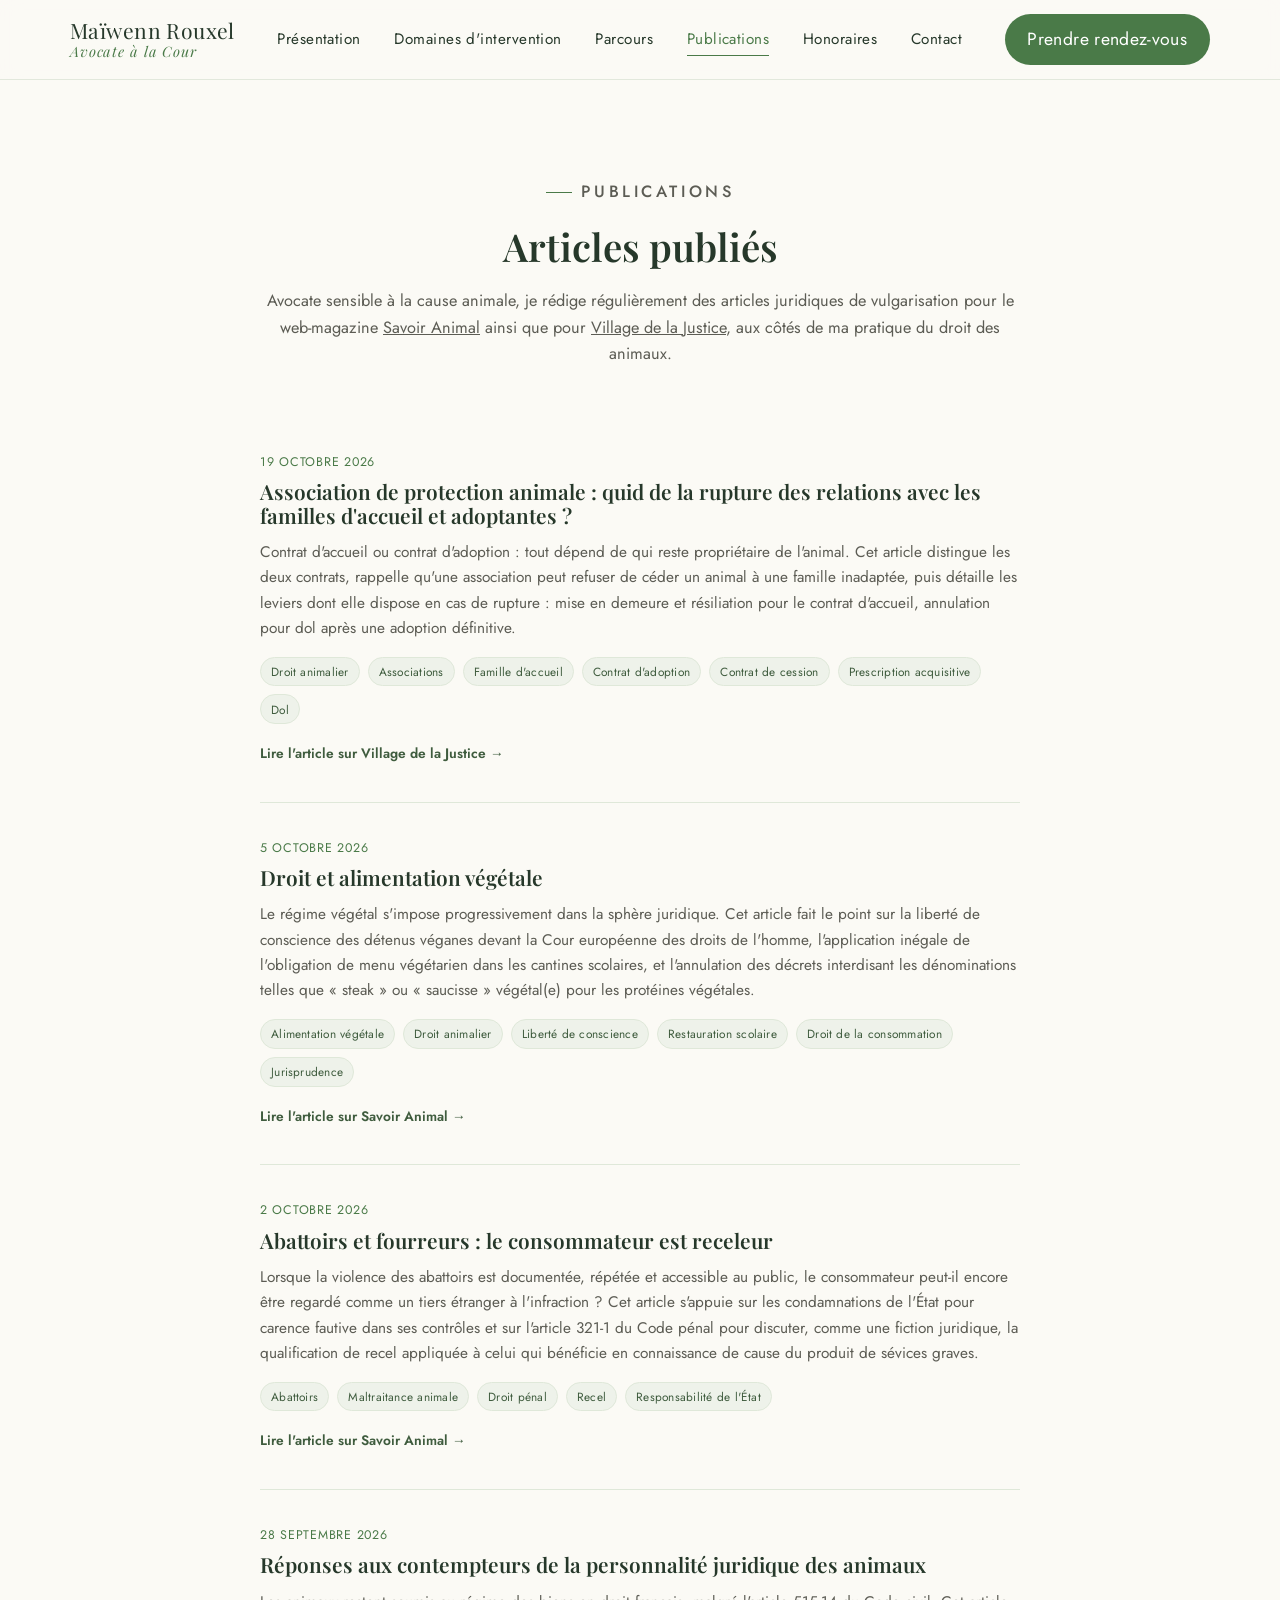
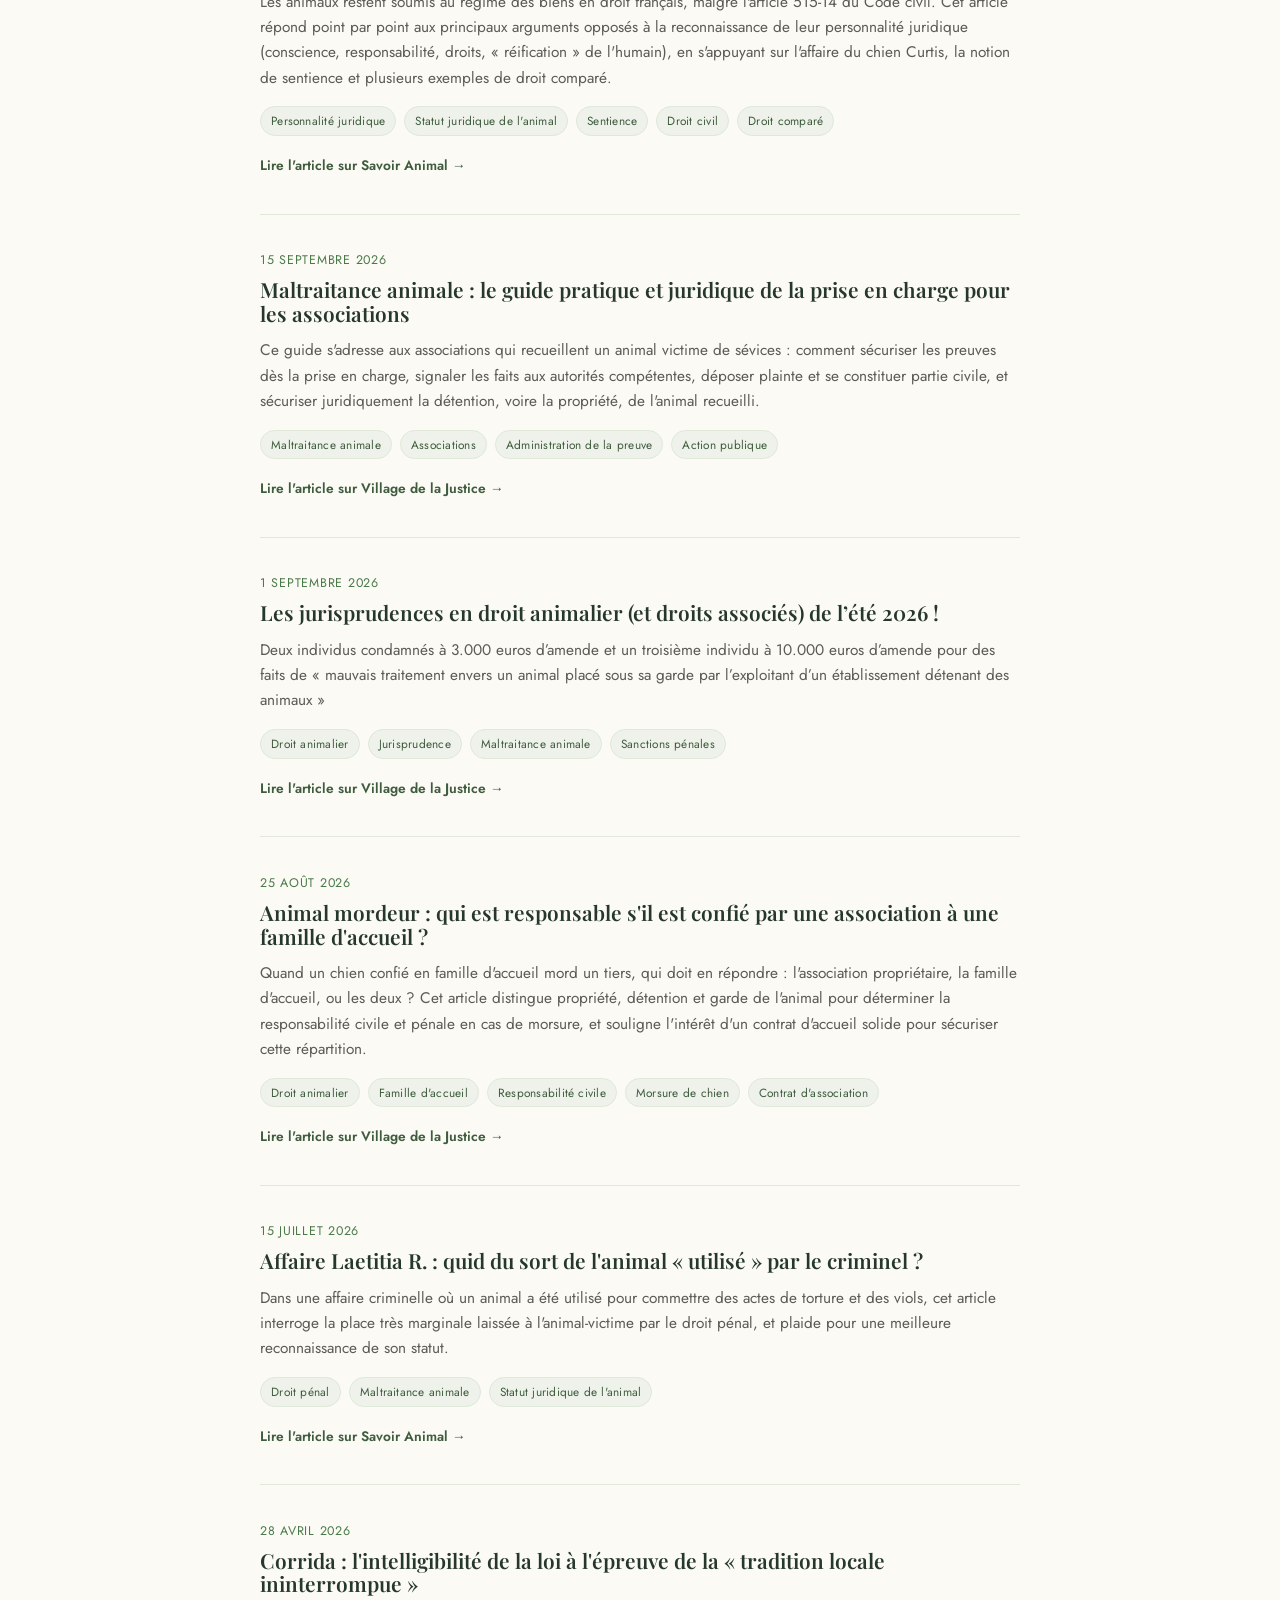
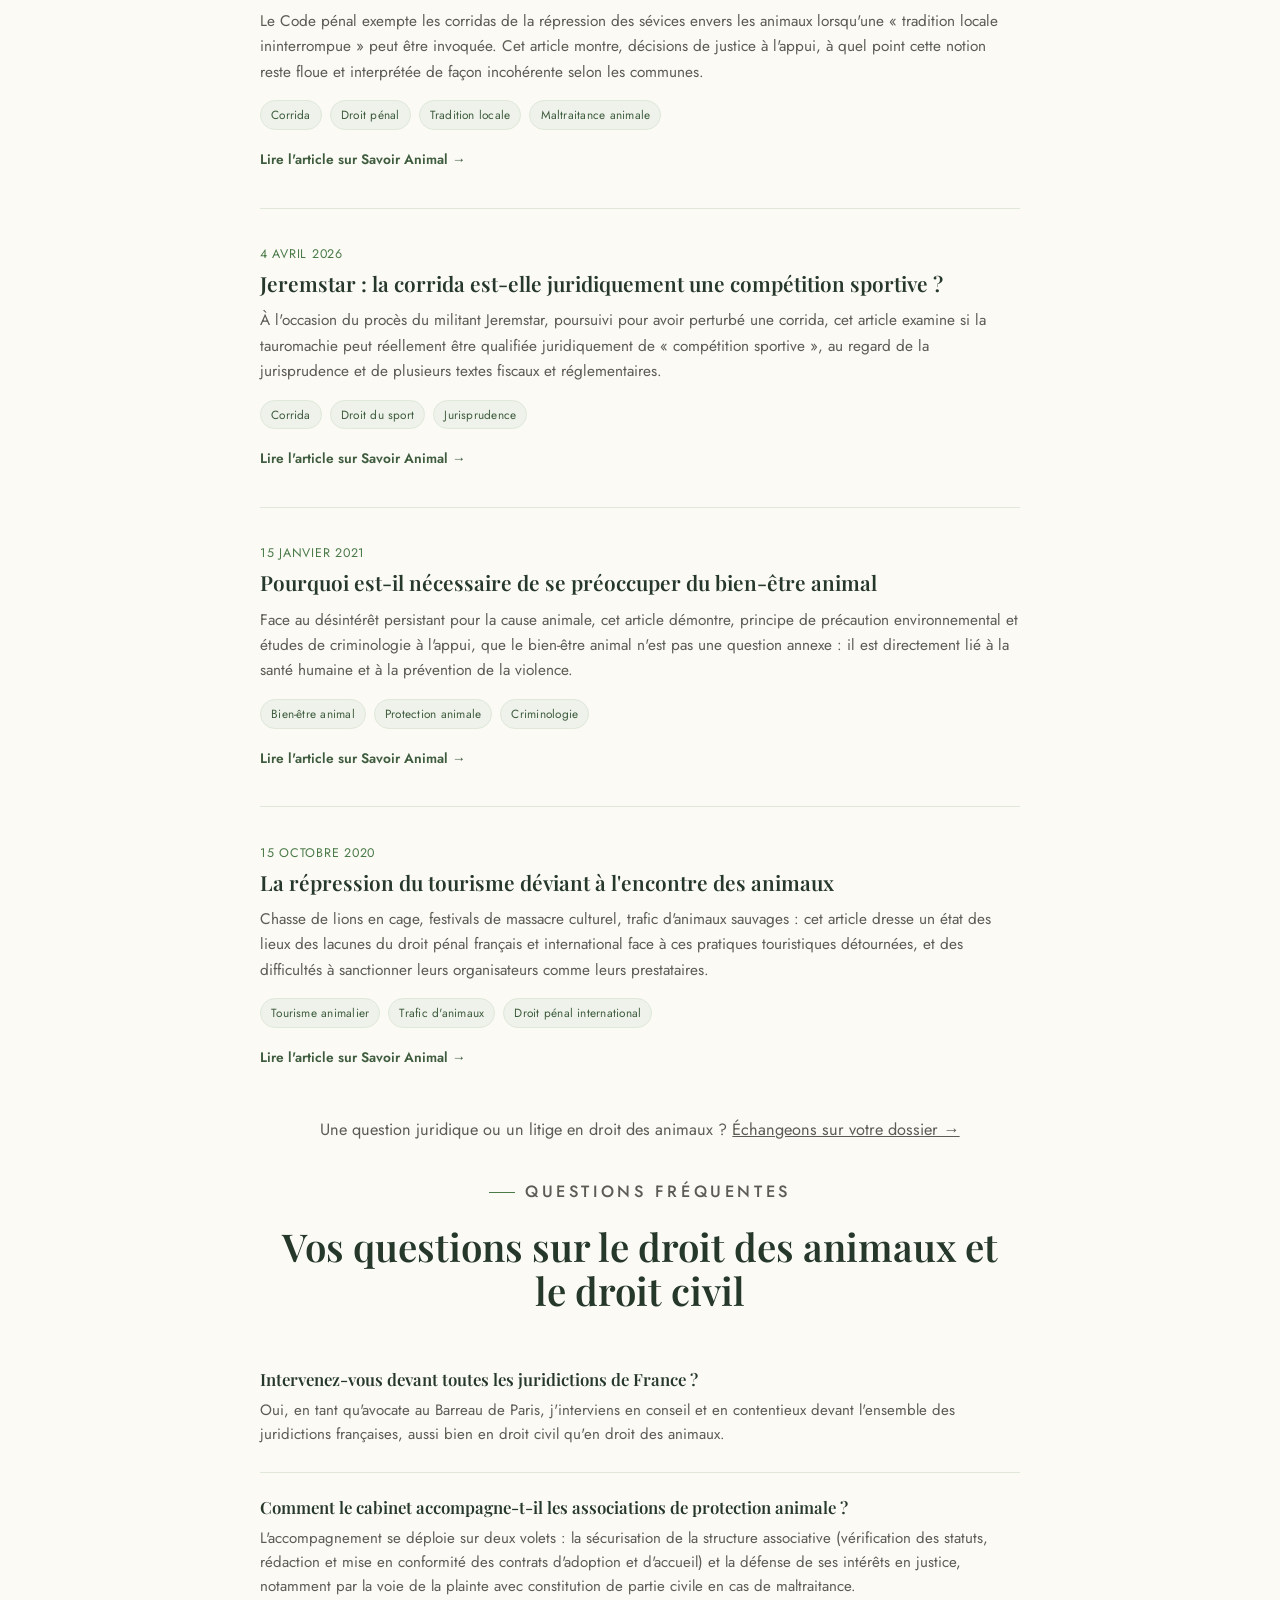
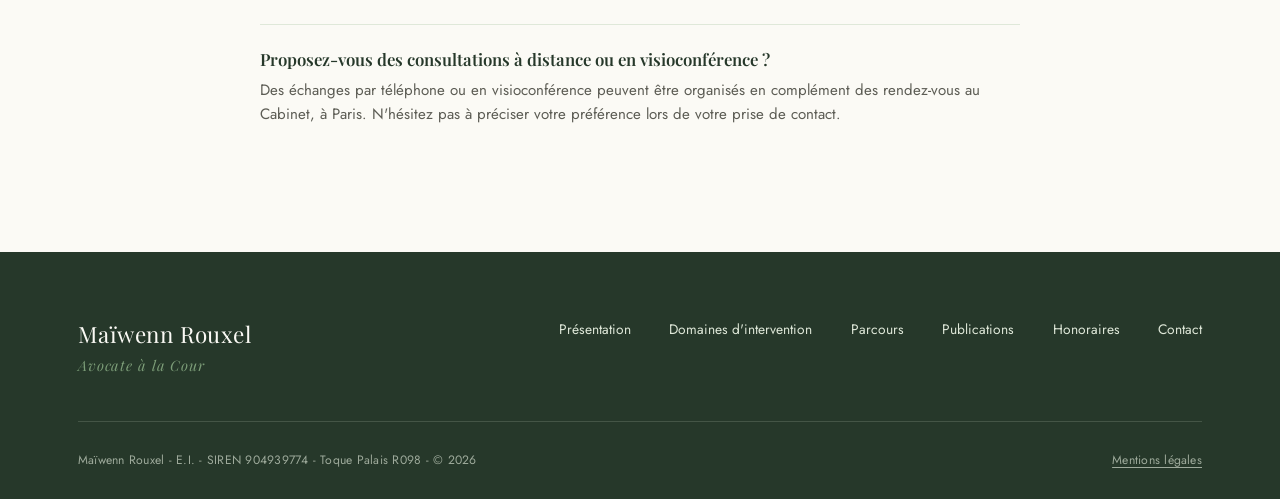
==== commit 7c5546e8: "Update articles.html" ====
--- a/articles.html
+++ b/articles.html
@@ -54,17 +54,18 @@
   "mainEntity": {
     "@type": "ItemList",
     "itemListElement": [
-      { "@type": "ListItem", "position": 1, "url": "https://savoir-animal.fr/droit-et-alimentation-vegetale/", "name": "Droit et alimentation végétale" },
-      { "@type": "ListItem", "position": 2, "url": "https://savoir-animal.fr/abattoirs-et-fourreurs-le-consommateur-est-receleur/", "name": "Abattoirs et fourreurs : le consommateur est receleur" },
-      { "@type": "ListItem", "position": 3, "url": "https://savoir-animal.fr/reponses-aux-contempteurs-de-la-personnalite-juridique-des-animaux/", "name": "Réponses aux contempteurs de la personnalité juridique des animaux" },
-      { "@type": "ListItem", "position": 4, "url": "https://www.village-justice.com/articles/maltraitance-animale-guide-pratique-juridique-prise-charge-pour-les,58774.html", "name": "Maltraitance animale : le guide pratique et juridique de la prise en charge pour les associations" },
-      { "@type": "ListItem", "position": 5, "url": "https://www.village-justice.com/articles/les-jurisprudences-droit-animalier-droits-associes-ete-2026,58773.html", "name": "Les jurisprudences en droit animalier (et droits associés) de l'été 2026 !" },
-      { "@type": "ListItem", "position": 6, "url": "https://www.village-justice.com/articles/animal-mordeur-qui-est-responsable-est-confie-par-une-association-une-famille,58744.html", "name": "Animal mordeur : qui est responsable s'il est confié par une association à une famille d'accueil ?" },
-      { "@type": "ListItem", "position": 7, "url": "https://savoir-animal.fr/affaire-laetitia-r-sort-animal-utilise-criminel/", "name": "Affaire Laetitia R. : quid du sort de l'animal « utilisé » par le criminel ?" },
-      { "@type": "ListItem", "position": 8, "url": "https://savoir-animal.fr/corrida-lintelligibilite-de-la-loi-a-epreuve-de-la-tradition-locale-ininterrompue/", "name": "Corrida : l'intelligibilité de la loi à l'épreuve de la « tradition locale ininterrompue »" },
-      { "@type": "ListItem", "position": 9, "url": "https://savoir-animal.fr/jeremstar-la-corrida-est-elle-juridiquement-une-competition-sportive/", "name": "Jeremstar : la corrida est-elle juridiquement une compétition sportive ?" },
-      { "@type": "ListItem", "position": 10, "url": "https://savoir-animal.fr/pourquoi-est-il-necessaire-de-se-preoccuper-du-bien-etre-animal/", "name": "Pourquoi est-il nécessaire de se préoccuper du bien-être animal" },
-      { "@type": "ListItem", "position": 11, "url": "https://savoir-animal.fr/la-repression-du-tourisme-deviant-a-lencontre-des-animaux/", "name": "La répression du tourisme déviant à l'encontre des animaux" }
+      { "@type": "ListItem", "position": 1, "url": "https://www.village-justice.com/articles/association-protection-animale-quid-rupture-des-relations-avec-les-familles,58813.html", "name": "Association de protection animale : quid de la rupture des relations avec les familles d'accueil et adoptantes ?" },
+      { "@type": "ListItem", "position": 2, "url": "https://savoir-animal.fr/droit-et-alimentation-vegetale/", "name": "Droit et alimentation végétale" },
+      { "@type": "ListItem", "position": 3, "url": "https://savoir-animal.fr/abattoirs-et-fourreurs-le-consommateur-est-receleur/", "name": "Abattoirs et fourreurs : le consommateur est receleur" },
+      { "@type": "ListItem", "position": 4, "url": "https://savoir-animal.fr/reponses-aux-contempteurs-de-la-personnalite-juridique-des-animaux/", "name": "Réponses aux contempteurs de la personnalité juridique des animaux" },
+      { "@type": "ListItem", "position": 5, "url": "https://www.village-justice.com/articles/maltraitance-animale-guide-pratique-juridique-prise-charge-pour-les,58774.html", "name": "Maltraitance animale : le guide pratique et juridique de la prise en charge pour les associations" },
+      { "@type": "ListItem", "position": 6, "url": "https://www.village-justice.com/articles/les-jurisprudences-droit-animalier-droits-associes-ete-2026,58773.html", "name": "Les jurisprudences en droit animalier (et droits associés) de l'été 2026 !" },
+      { "@type": "ListItem", "position": 7, "url": "https://www.village-justice.com/articles/animal-mordeur-qui-est-responsable-est-confie-par-une-association-une-famille,58744.html", "name": "Animal mordeur : qui est responsable s'il est confié par une association à une famille d'accueil ?" },
+      { "@type": "ListItem", "position": 8, "url": "https://savoir-animal.fr/affaire-laetitia-r-sort-animal-utilise-criminel/", "name": "Affaire Laetitia R. : quid du sort de l'animal « utilisé » par le criminel ?" },
+      { "@type": "ListItem", "position": 9, "url": "https://savoir-animal.fr/corrida-lintelligibilite-de-la-loi-a-epreuve-de-la-tradition-locale-ininterrompue/", "name": "Corrida : l'intelligibilité de la loi à l'épreuve de la « tradition locale ininterrompue »" },
+      { "@type": "ListItem", "position": 10, "url": "https://savoir-animal.fr/jeremstar-la-corrida-est-elle-juridiquement-une-competition-sportive/", "name": "Jeremstar : la corrida est-elle juridiquement une compétition sportive ?" },
+      { "@type": "ListItem", "position": 11, "url": "https://savoir-animal.fr/pourquoi-est-il-necessaire-de-se-preoccuper-du-bien-etre-animal/", "name": "Pourquoi est-il nécessaire de se préoccuper du bien-être animal" },
+      { "@type": "ListItem", "position": 12, "url": "https://savoir-animal.fr/la-repression-du-tourisme-deviant-a-lencontre-des-animaux/", "name": "La répression du tourisme déviant à l'encontre des animaux" }
     ]
   }
 }
@@ -113,6 +114,22 @@
     </div>
 
     <div class="articles-list reveal">
+      <article class="article-post">
+        <p class="article-date">19 octobre 2026</p>
+        <h3><a href="https://www.village-justice.com/articles/association-protection-animale-quid-rupture-des-relations-avec-les-familles,58813.html" target="_blank" rel="noopener">Association de protection animale : quid de la rupture des relations avec les familles d'accueil et adoptantes ?</a></h3>
+        <p class="article-excerpt">Contrat d'accueil ou contrat d'adoption : tout dépend de qui reste propriétaire de l'animal. Cet article distingue les deux contrats, rappelle qu'une association peut refuser de céder un animal à une famille inadaptée, puis détaille les leviers dont elle dispose en cas de rupture : mise en demeure et résiliation pour le contrat d'accueil, annulation pour dol après une adoption définitive.</p>
+        <div class="article-tags">
+          <span class="tag">Droit animalier</span>
+          <span class="tag">Associations</span>
+          <span class="tag">Famille d'accueil</span>
+          <span class="tag">Contrat d'adoption</span>
+          <span class="tag">Contrat de cession</span>
+          <span class="tag">Prescription acquisitive</span>
+          <span class="tag">Dol</span>
+        </div>
+        <a class="article-readmore" href="https://www.village-justice.com/articles/association-protection-animale-quid-rupture-des-relations-avec-les-familles,58813.html" target="_blank" rel="noopener">Lire l'article sur Village de la Justice →</a>
+      </article>
+
       <article class="article-post">
         <p class="article-date">5 octobre 2026</p>
         <h3><a href="https://savoir-animal.fr/droit-et-alimentation-vegetale/" target="_blank" rel="noopener">Droit et alimentation végétale</a></h3>
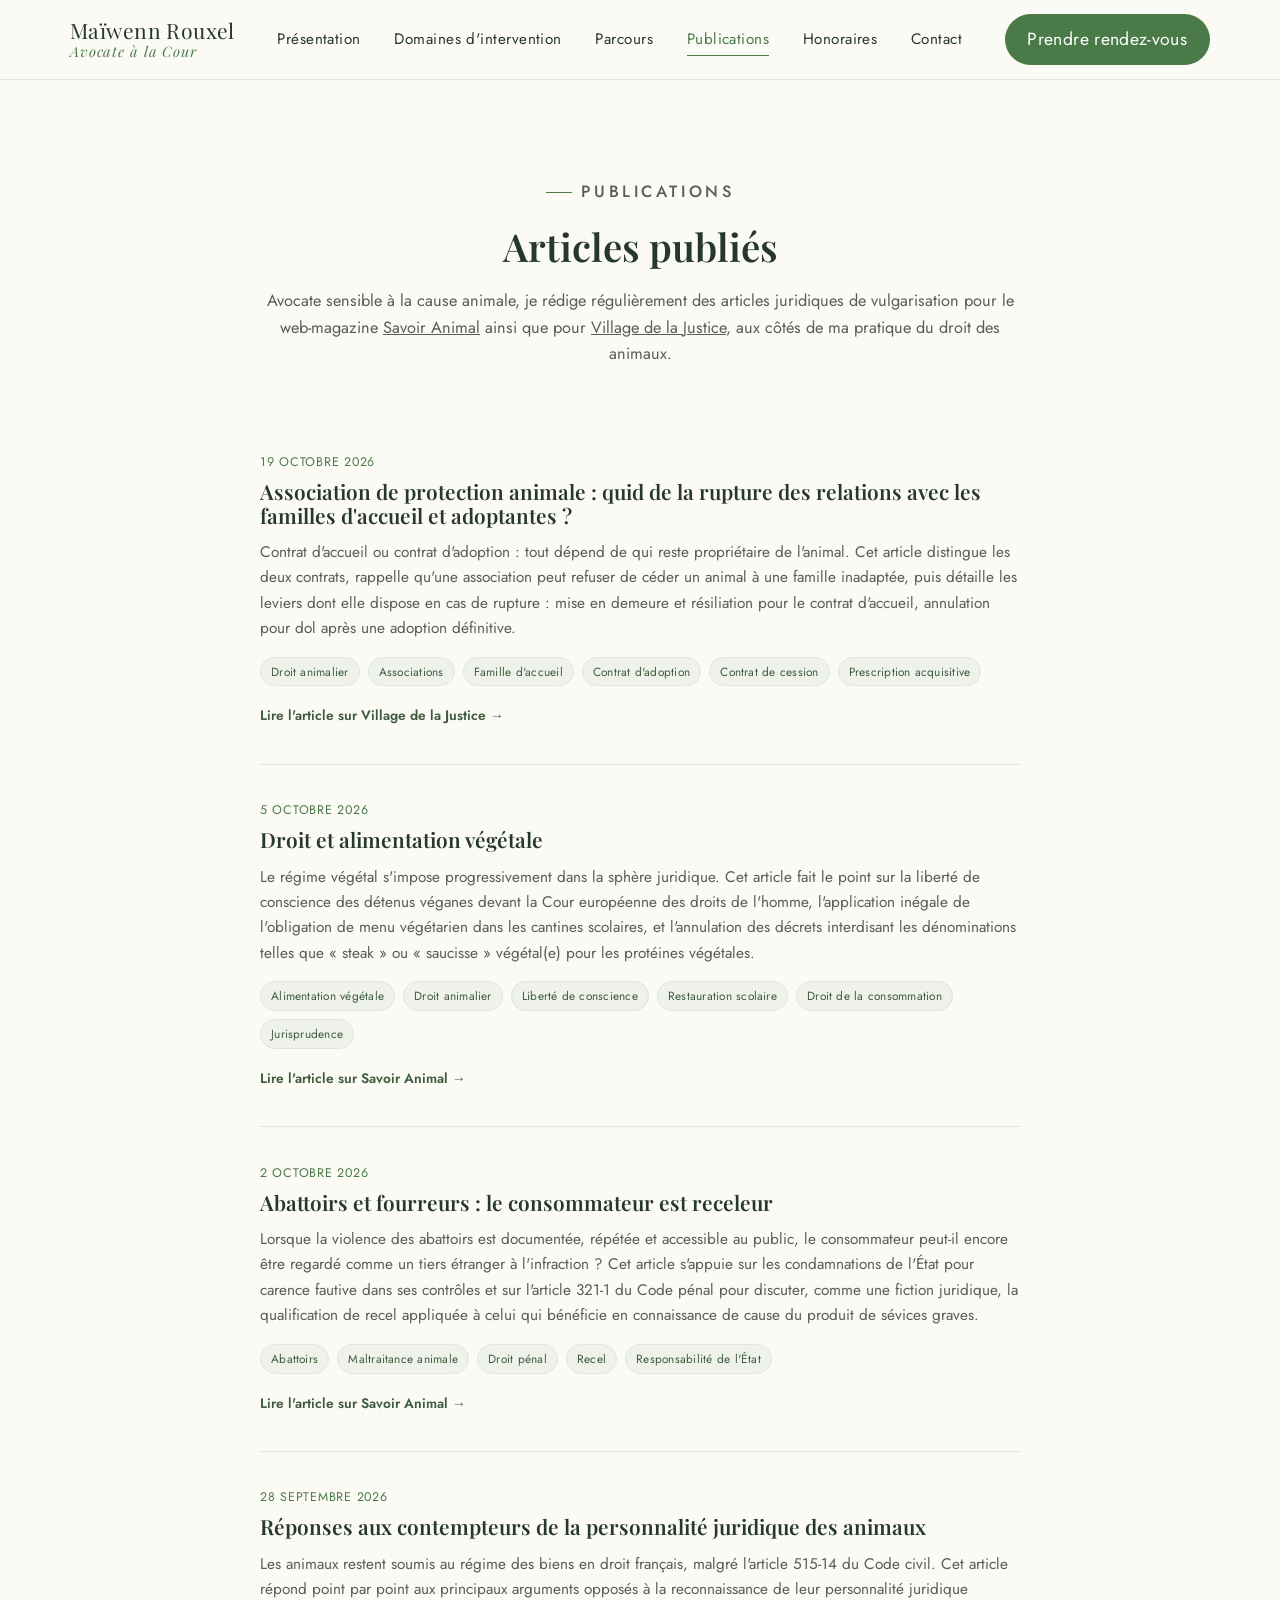
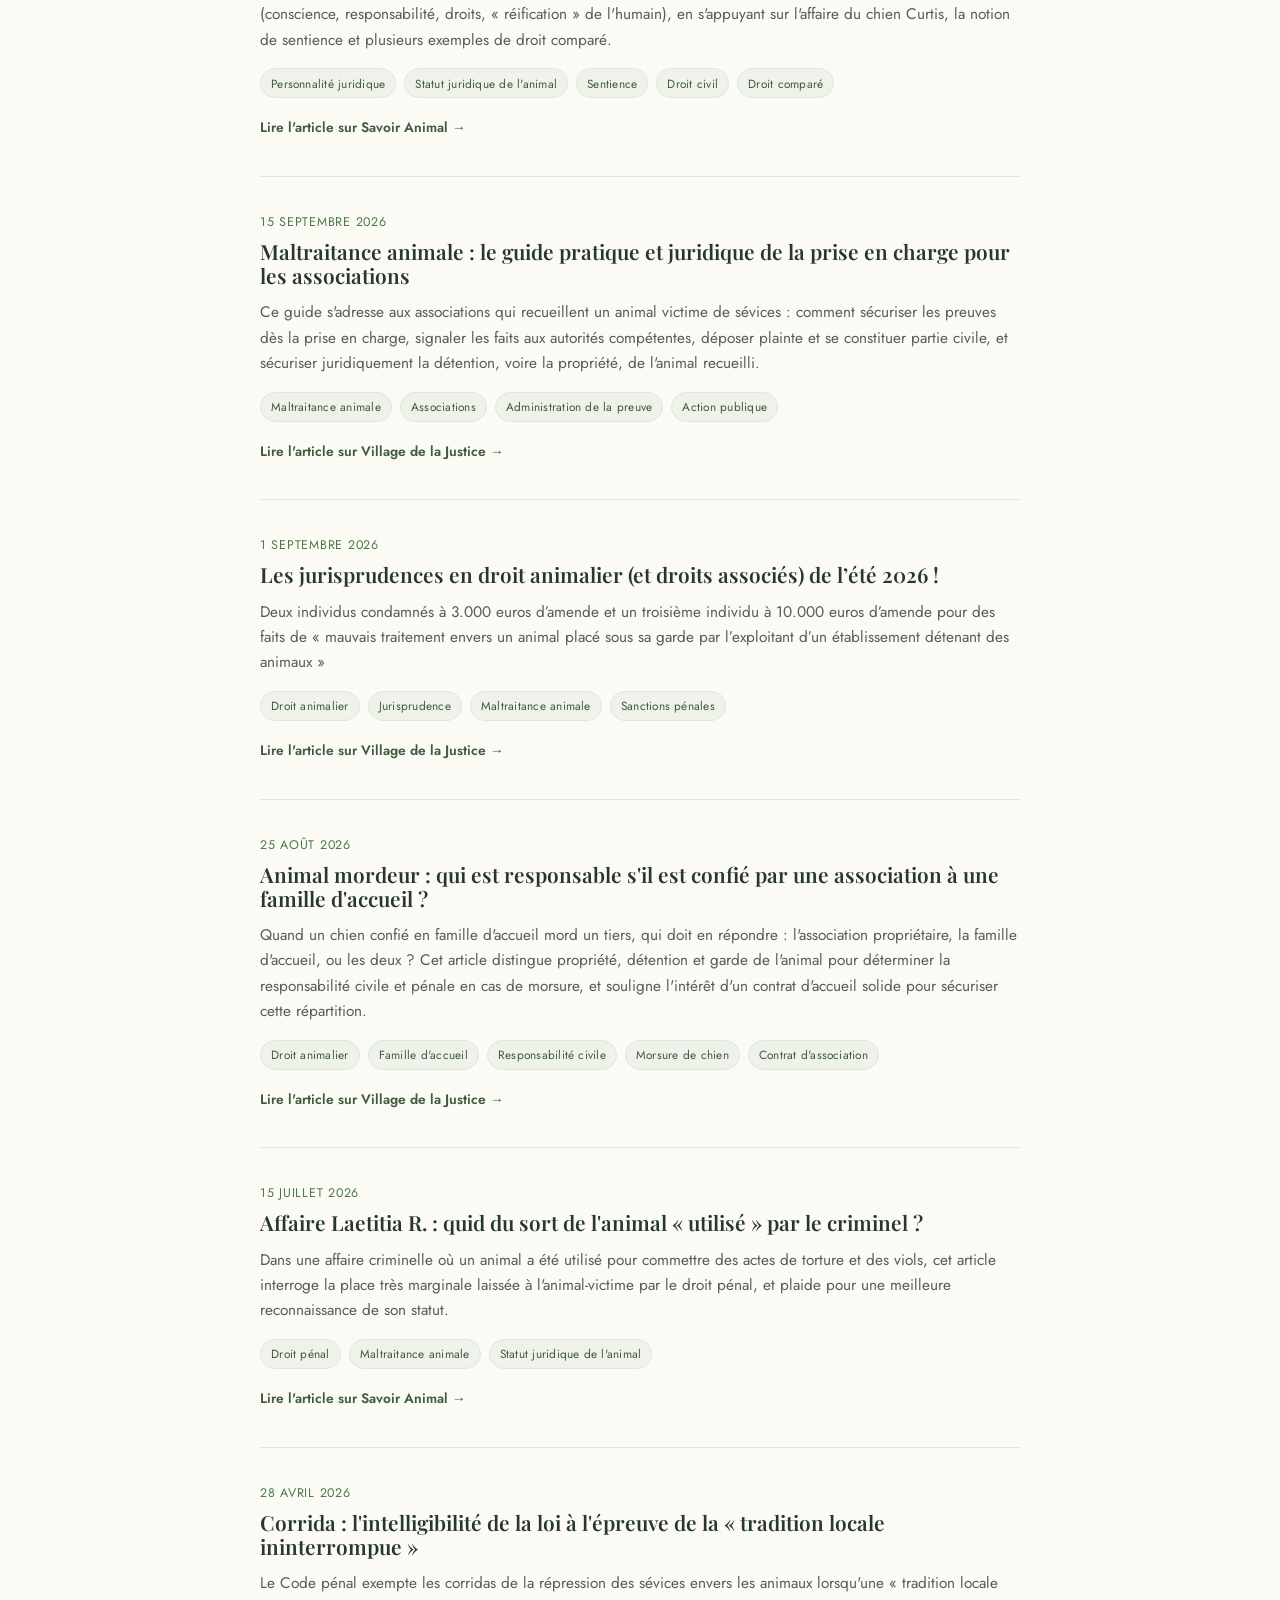
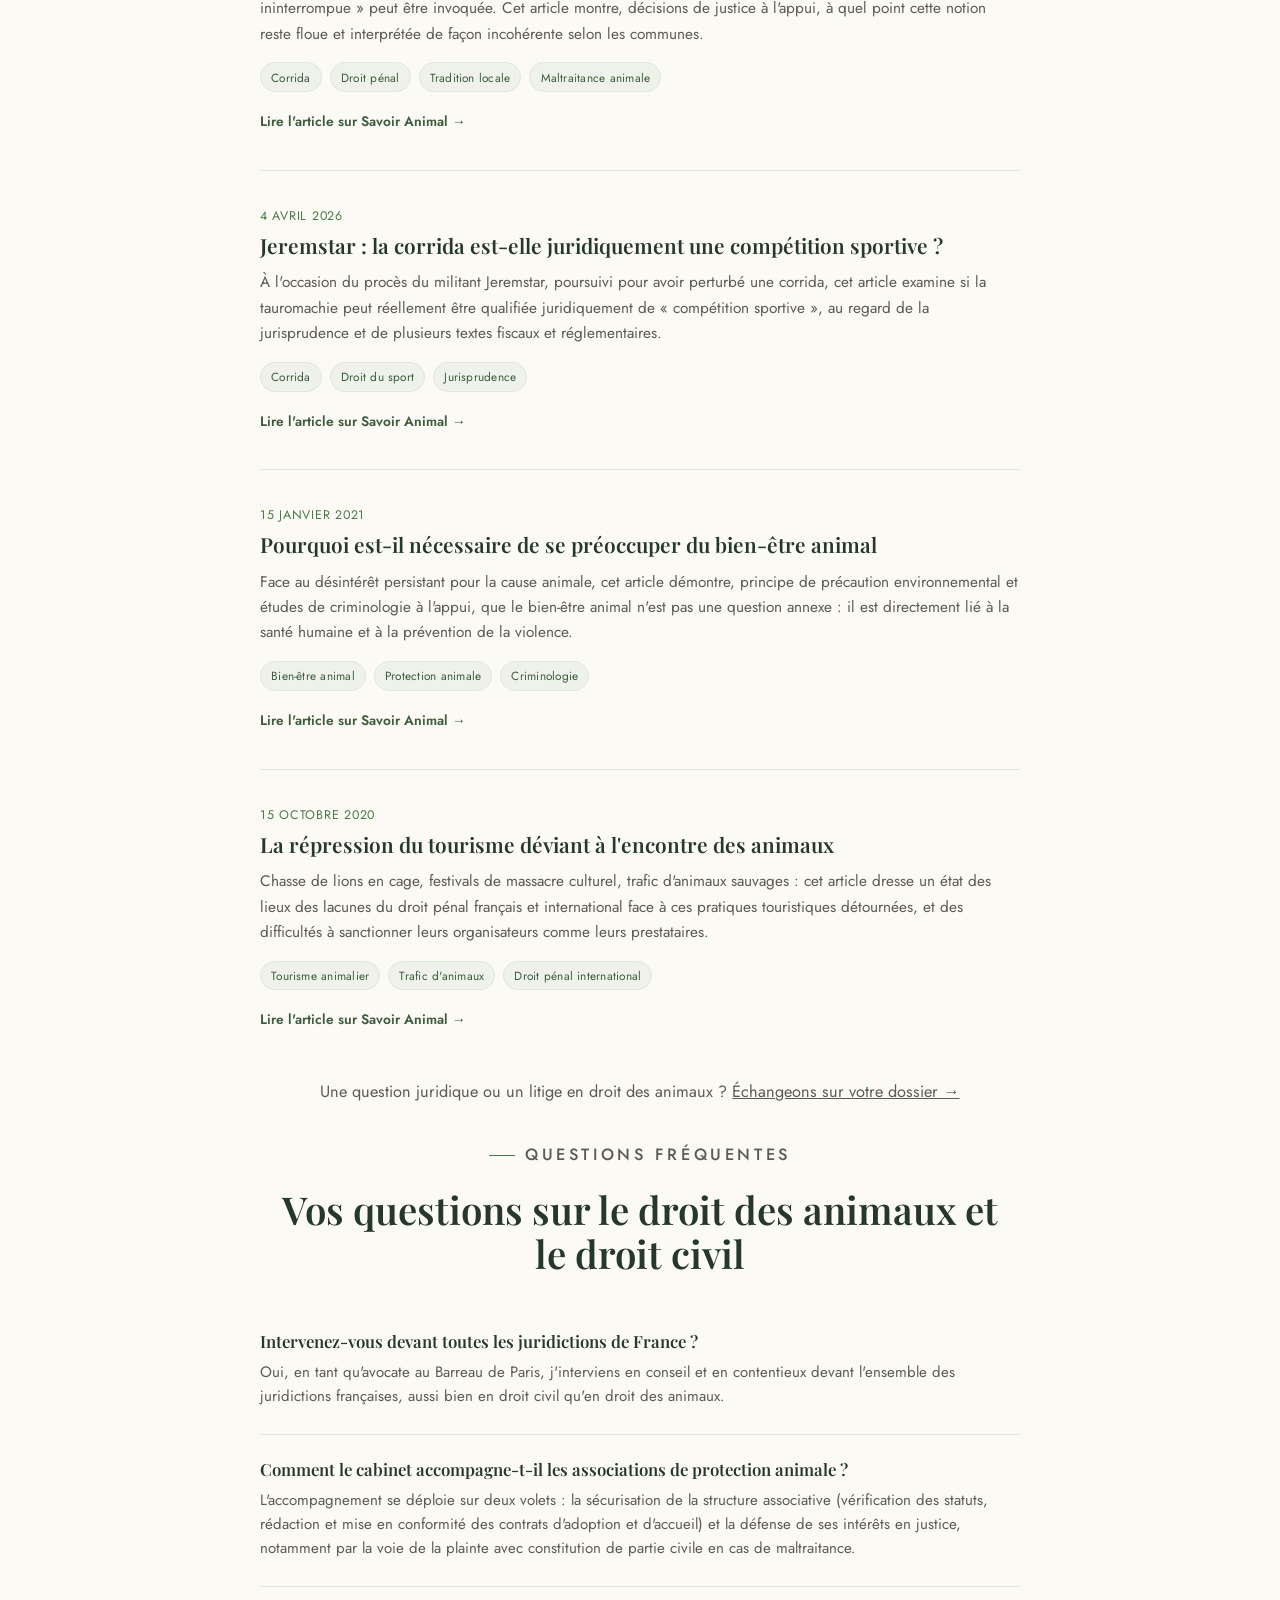
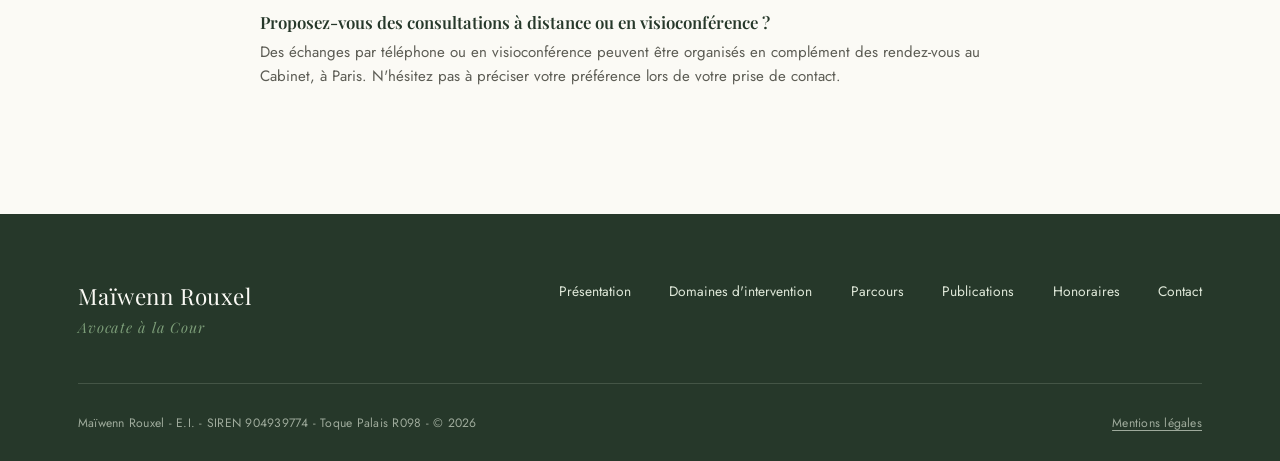
==== commit f4e78159: "Update articles.html" ====
--- a/articles.html
+++ b/articles.html
@@ -125,7 +125,6 @@
           <span class="tag">Contrat d'adoption</span>
           <span class="tag">Contrat de cession</span>
           <span class="tag">Prescription acquisitive</span>
-          <span class="tag">Dol</span>
         </div>
         <a class="article-readmore" href="https://www.village-justice.com/articles/association-protection-animale-quid-rupture-des-relations-avec-les-familles,58813.html" target="_blank" rel="noopener">Lire l'article sur Village de la Justice →</a>
       </article>
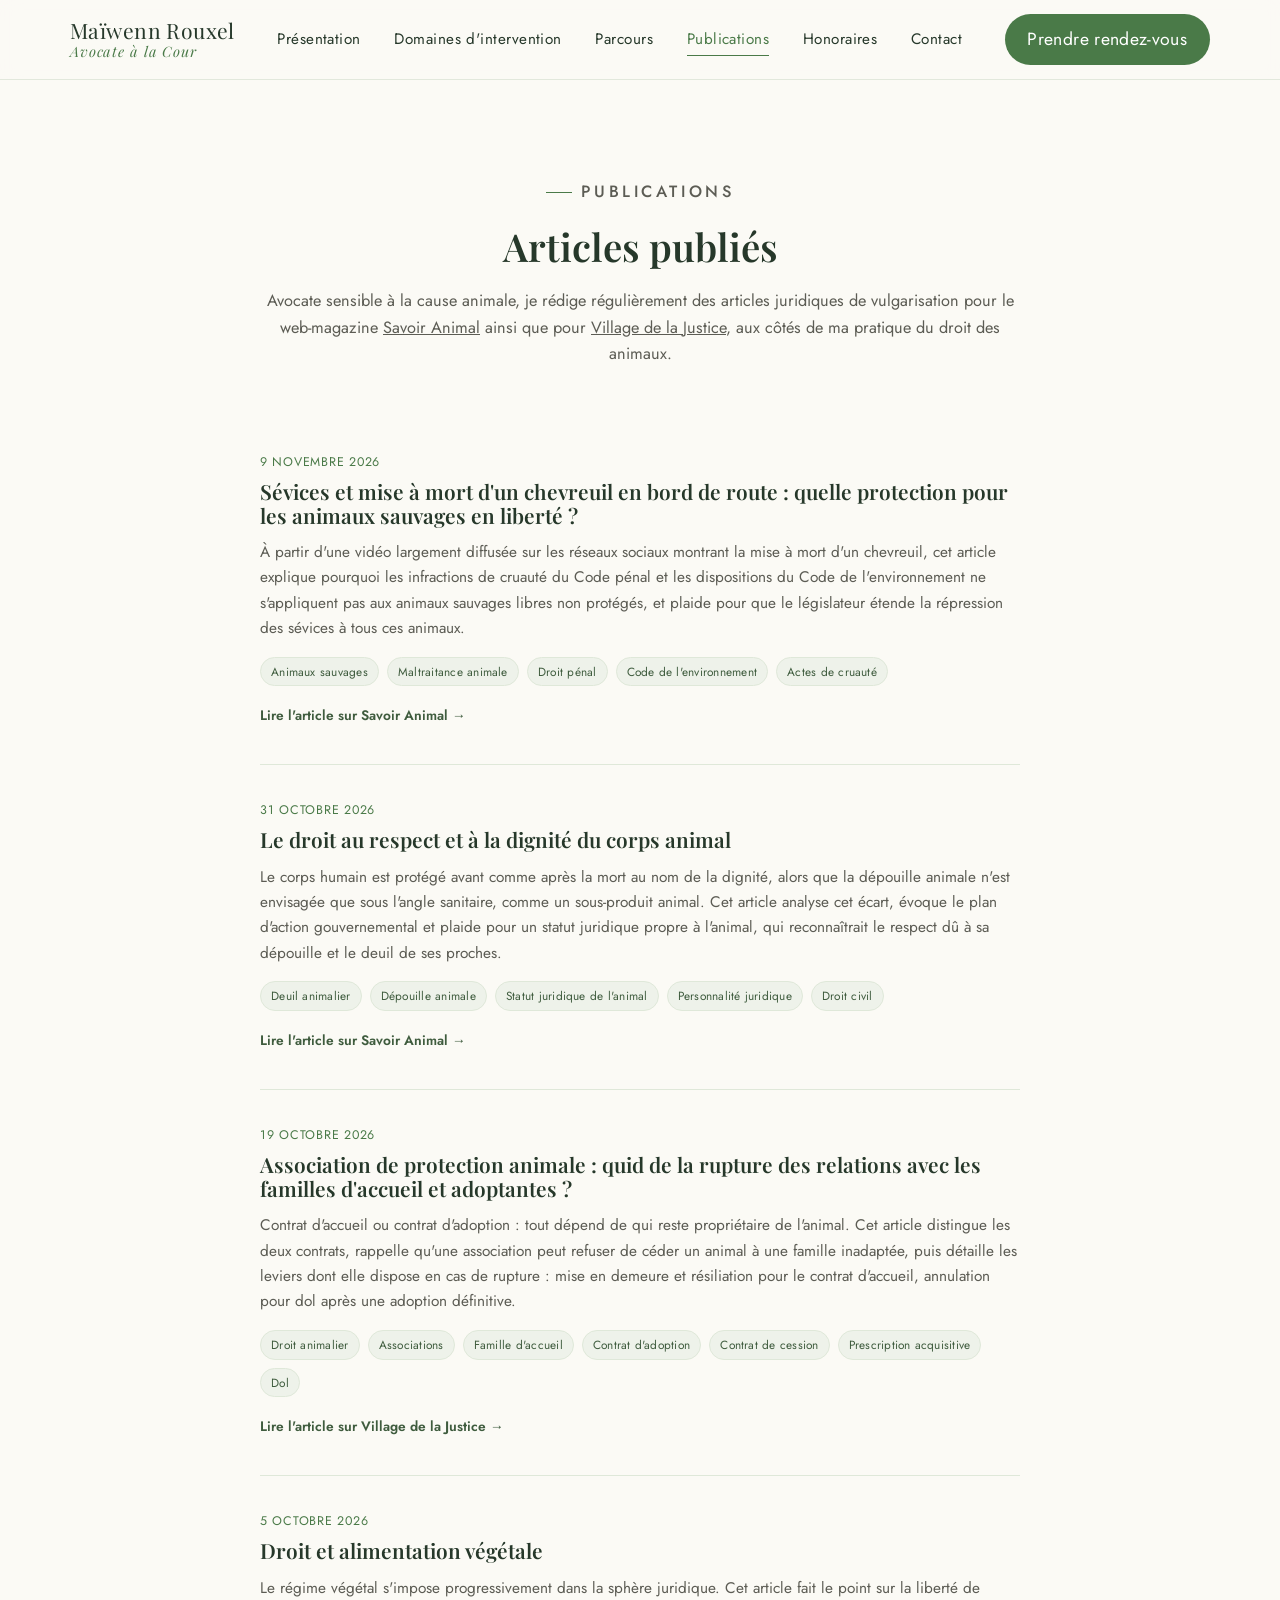
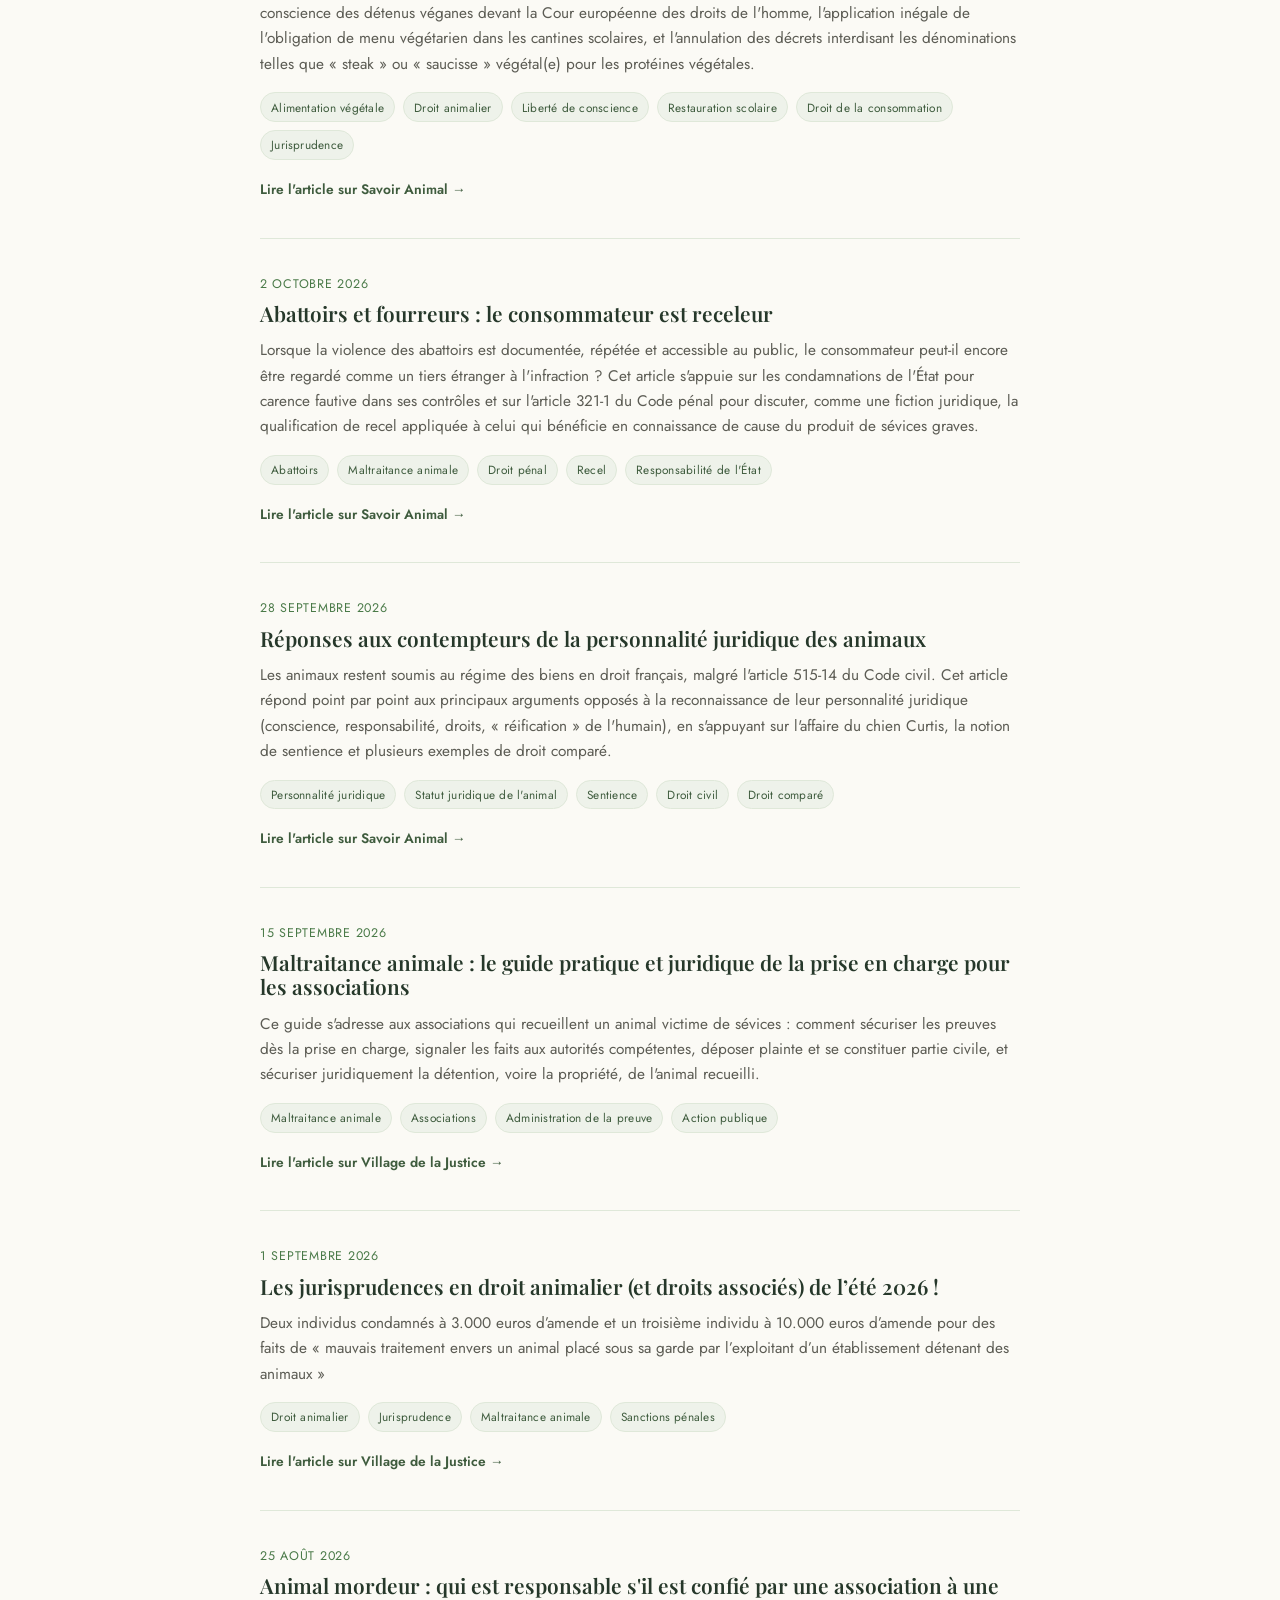
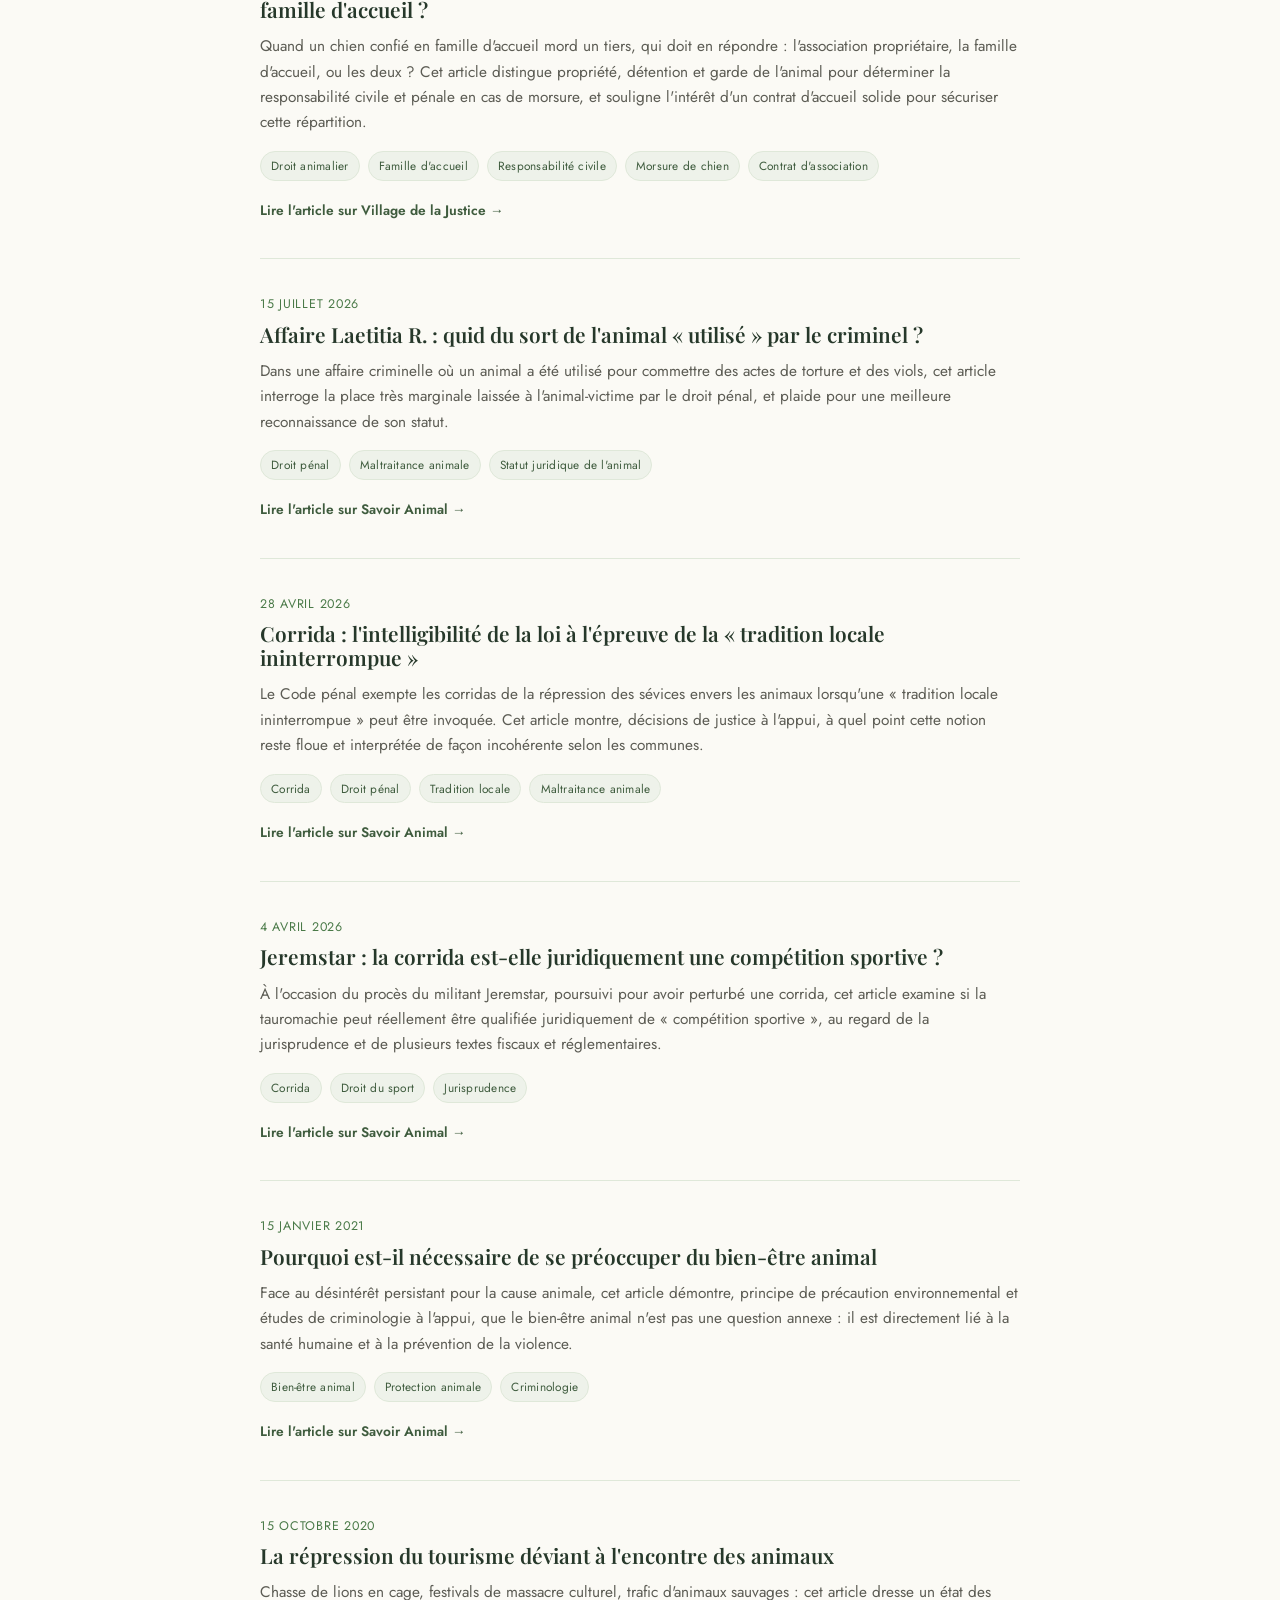
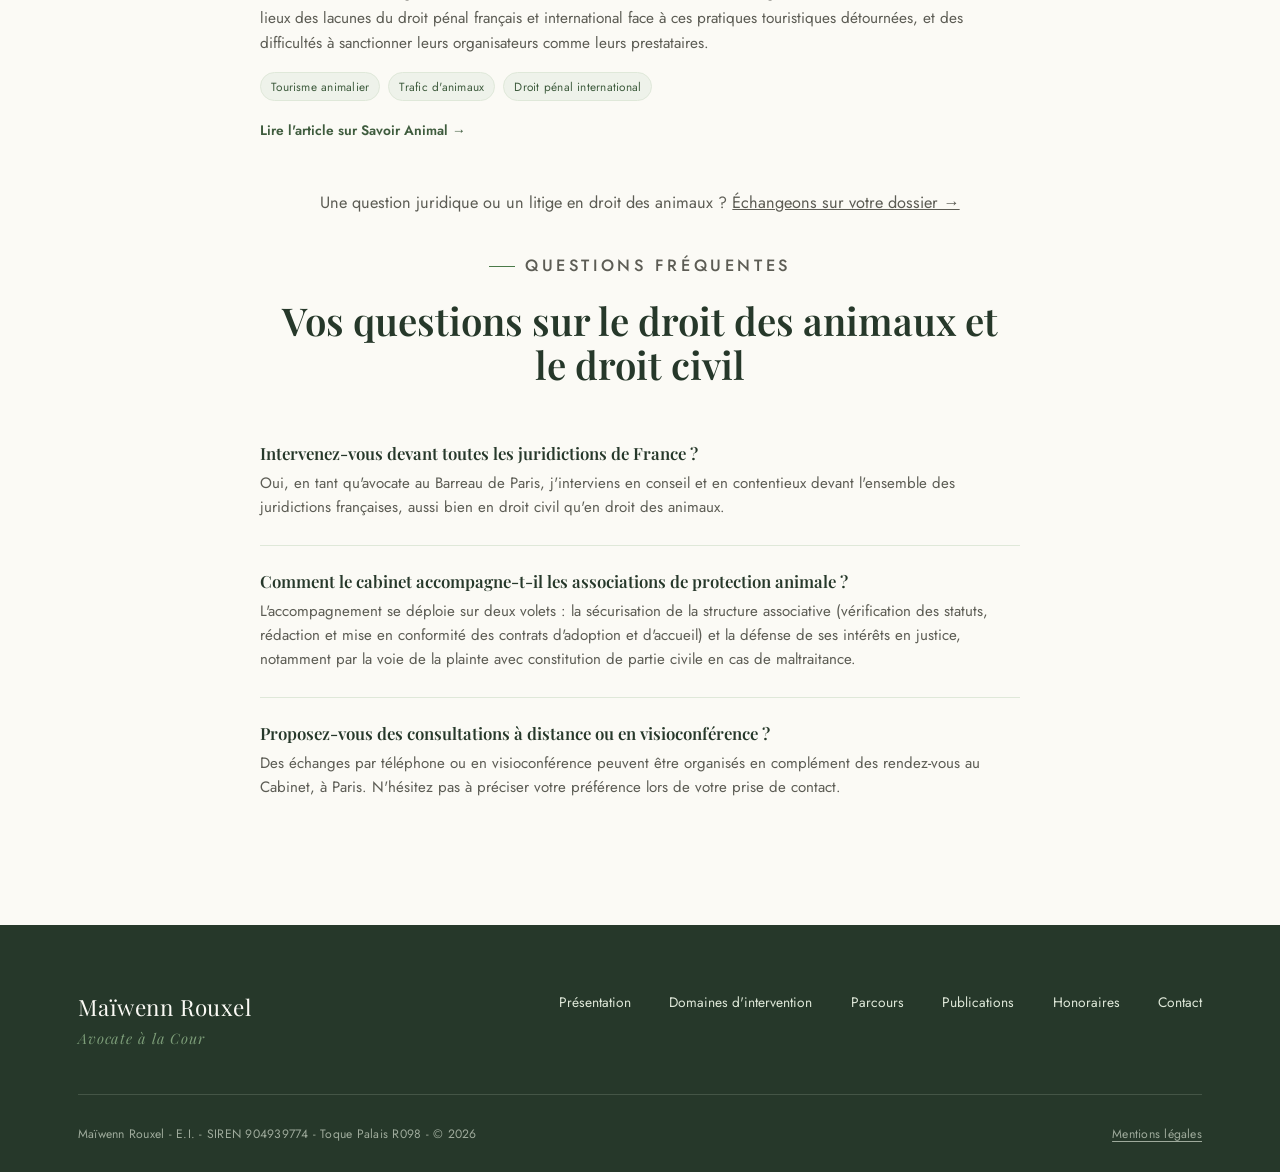
==== commit 85467130: "Add files via upload" ====
--- a/articles.html
+++ b/articles.html
@@ -54,18 +54,20 @@
   "mainEntity": {
     "@type": "ItemList",
     "itemListElement": [
-      { "@type": "ListItem", "position": 1, "url": "https://www.village-justice.com/articles/association-protection-animale-quid-rupture-des-relations-avec-les-familles,58813.html", "name": "Association de protection animale : quid de la rupture des relations avec les familles d'accueil et adoptantes ?" },
-      { "@type": "ListItem", "position": 2, "url": "https://savoir-animal.fr/droit-et-alimentation-vegetale/", "name": "Droit et alimentation végétale" },
-      { "@type": "ListItem", "position": 3, "url": "https://savoir-animal.fr/abattoirs-et-fourreurs-le-consommateur-est-receleur/", "name": "Abattoirs et fourreurs : le consommateur est receleur" },
-      { "@type": "ListItem", "position": 4, "url": "https://savoir-animal.fr/reponses-aux-contempteurs-de-la-personnalite-juridique-des-animaux/", "name": "Réponses aux contempteurs de la personnalité juridique des animaux" },
-      { "@type": "ListItem", "position": 5, "url": "https://www.village-justice.com/articles/maltraitance-animale-guide-pratique-juridique-prise-charge-pour-les,58774.html", "name": "Maltraitance animale : le guide pratique et juridique de la prise en charge pour les associations" },
-      { "@type": "ListItem", "position": 6, "url": "https://www.village-justice.com/articles/les-jurisprudences-droit-animalier-droits-associes-ete-2026,58773.html", "name": "Les jurisprudences en droit animalier (et droits associés) de l'été 2026 !" },
-      { "@type": "ListItem", "position": 7, "url": "https://www.village-justice.com/articles/animal-mordeur-qui-est-responsable-est-confie-par-une-association-une-famille,58744.html", "name": "Animal mordeur : qui est responsable s'il est confié par une association à une famille d'accueil ?" },
-      { "@type": "ListItem", "position": 8, "url": "https://savoir-animal.fr/affaire-laetitia-r-sort-animal-utilise-criminel/", "name": "Affaire Laetitia R. : quid du sort de l'animal « utilisé » par le criminel ?" },
-      { "@type": "ListItem", "position": 9, "url": "https://savoir-animal.fr/corrida-lintelligibilite-de-la-loi-a-epreuve-de-la-tradition-locale-ininterrompue/", "name": "Corrida : l'intelligibilité de la loi à l'épreuve de la « tradition locale ininterrompue »" },
-      { "@type": "ListItem", "position": 10, "url": "https://savoir-animal.fr/jeremstar-la-corrida-est-elle-juridiquement-une-competition-sportive/", "name": "Jeremstar : la corrida est-elle juridiquement une compétition sportive ?" },
-      { "@type": "ListItem", "position": 11, "url": "https://savoir-animal.fr/pourquoi-est-il-necessaire-de-se-preoccuper-du-bien-etre-animal/", "name": "Pourquoi est-il nécessaire de se préoccuper du bien-être animal" },
-      { "@type": "ListItem", "position": 12, "url": "https://savoir-animal.fr/la-repression-du-tourisme-deviant-a-lencontre-des-animaux/", "name": "La répression du tourisme déviant à l'encontre des animaux" }
+      { "@type": "ListItem", "position": 1, "url": "https://savoir-animal.fr/sevices-et-mise-mort-chevreuil-bord-de-route-quelle-protection-pour-animaux-sauvages-en-liberte/", "name": "Sévices et mise à mort d'un chevreuil en bord de route : quelle protection pour les animaux sauvages en liberté ?" },
+      { "@type": "ListItem", "position": 2, "url": "https://savoir-animal.fr/droit-respect-dignite-corps-animal/", "name": "Le droit au respect et à la dignité du corps animal" },
+      { "@type": "ListItem", "position": 3, "url": "https://www.village-justice.com/articles/association-protection-animale-quid-rupture-des-relations-avec-les-familles,58813.html", "name": "Association de protection animale : quid de la rupture des relations avec les familles d'accueil et adoptantes ?" },
+      { "@type": "ListItem", "position": 4, "url": "https://savoir-animal.fr/droit-et-alimentation-vegetale/", "name": "Droit et alimentation végétale" },
+      { "@type": "ListItem", "position": 5, "url": "https://savoir-animal.fr/abattoirs-et-fourreurs-le-consommateur-est-receleur/", "name": "Abattoirs et fourreurs : le consommateur est receleur" },
+      { "@type": "ListItem", "position": 6, "url": "https://savoir-animal.fr/reponses-aux-contempteurs-de-la-personnalite-juridique-des-animaux/", "name": "Réponses aux contempteurs de la personnalité juridique des animaux" },
+      { "@type": "ListItem", "position": 7, "url": "https://www.village-justice.com/articles/maltraitance-animale-guide-pratique-juridique-prise-charge-pour-les,58774.html", "name": "Maltraitance animale : le guide pratique et juridique de la prise en charge pour les associations" },
+      { "@type": "ListItem", "position": 8, "url": "https://www.village-justice.com/articles/les-jurisprudences-droit-animalier-droits-associes-ete-2026,58773.html", "name": "Les jurisprudences en droit animalier (et droits associés) de l'été 2026 !" },
+      { "@type": "ListItem", "position": 9, "url": "https://www.village-justice.com/articles/animal-mordeur-qui-est-responsable-est-confie-par-une-association-une-famille,58744.html", "name": "Animal mordeur : qui est responsable s'il est confié par une association à une famille d'accueil ?" },
+      { "@type": "ListItem", "position": 10, "url": "https://savoir-animal.fr/affaire-laetitia-r-sort-animal-utilise-criminel/", "name": "Affaire Laetitia R. : quid du sort de l'animal « utilisé » par le criminel ?" },
+      { "@type": "ListItem", "position": 11, "url": "https://savoir-animal.fr/corrida-lintelligibilite-de-la-loi-a-epreuve-de-la-tradition-locale-ininterrompue/", "name": "Corrida : l'intelligibilité de la loi à l'épreuve de la « tradition locale ininterrompue »" },
+      { "@type": "ListItem", "position": 12, "url": "https://savoir-animal.fr/jeremstar-la-corrida-est-elle-juridiquement-une-competition-sportive/", "name": "Jeremstar : la corrida est-elle juridiquement une compétition sportive ?" },
+      { "@type": "ListItem", "position": 13, "url": "https://savoir-animal.fr/pourquoi-est-il-necessaire-de-se-preoccuper-du-bien-etre-animal/", "name": "Pourquoi est-il nécessaire de se préoccuper du bien-être animal" },
+      { "@type": "ListItem", "position": 14, "url": "https://savoir-animal.fr/la-repression-du-tourisme-deviant-a-lencontre-des-animaux/", "name": "La répression du tourisme déviant à l'encontre des animaux" }
     ]
   }
 }
@@ -115,6 +117,34 @@
 
     <div class="articles-list reveal">
       <article class="article-post">
+        <p class="article-date">9 novembre 2026</p>
+        <h3><a href="https://savoir-animal.fr/sevices-et-mise-mort-chevreuil-bord-de-route-quelle-protection-pour-animaux-sauvages-en-liberte/" target="_blank" rel="noopener">Sévices et mise à mort d'un chevreuil en bord de route : quelle protection pour les animaux sauvages en liberté ?</a></h3>
+        <p class="article-excerpt">À partir d'une vidéo largement diffusée sur les réseaux sociaux montrant la mise à mort d'un chevreuil, cet article explique pourquoi les infractions de cruauté du Code pénal et les dispositions du Code de l'environnement ne s'appliquent pas aux animaux sauvages libres non protégés, et plaide pour que le législateur étende la répression des sévices à tous ces animaux.</p>
+        <div class="article-tags">
+          <span class="tag">Animaux sauvages</span>
+          <span class="tag">Maltraitance animale</span>
+          <span class="tag">Droit pénal</span>
+          <span class="tag">Code de l'environnement</span>
+          <span class="tag">Actes de cruauté</span>
+        </div>
+        <a class="article-readmore" href="https://savoir-animal.fr/sevices-et-mise-mort-chevreuil-bord-de-route-quelle-protection-pour-animaux-sauvages-en-liberte/" target="_blank" rel="noopener">Lire l'article sur Savoir Animal →</a>
+      </article>
+
+      <article class="article-post">
+        <p class="article-date">31 octobre 2026</p>
+        <h3><a href="https://savoir-animal.fr/droit-respect-dignite-corps-animal/" target="_blank" rel="noopener">Le droit au respect et à la dignité du corps animal</a></h3>
+        <p class="article-excerpt">Le corps humain est protégé avant comme après la mort au nom de la dignité, alors que la dépouille animale n'est envisagée que sous l'angle sanitaire, comme un sous-produit animal. Cet article analyse cet écart, évoque le plan d'action gouvernemental et plaide pour un statut juridique propre à l'animal, qui reconnaîtrait le respect dû à sa dépouille et le deuil de ses proches.</p>
+        <div class="article-tags">
+          <span class="tag">Deuil animalier</span>
+          <span class="tag">Dépouille animale</span>
+          <span class="tag">Statut juridique de l'animal</span>
+          <span class="tag">Personnalité juridique</span>
+          <span class="tag">Droit civil</span>
+        </div>
+        <a class="article-readmore" href="https://savoir-animal.fr/droit-respect-dignite-corps-animal/" target="_blank" rel="noopener">Lire l'article sur Savoir Animal →</a>
+      </article>
+
+      <article class="article-post">
         <p class="article-date">19 octobre 2026</p>
         <h3><a href="https://www.village-justice.com/articles/association-protection-animale-quid-rupture-des-relations-avec-les-familles,58813.html" target="_blank" rel="noopener">Association de protection animale : quid de la rupture des relations avec les familles d'accueil et adoptantes ?</a></h3>
         <p class="article-excerpt">Contrat d'accueil ou contrat d'adoption : tout dépend de qui reste propriétaire de l'animal. Cet article distingue les deux contrats, rappelle qu'une association peut refuser de céder un animal à une famille inadaptée, puis détaille les leviers dont elle dispose en cas de rupture : mise en demeure et résiliation pour le contrat d'accueil, annulation pour dol après une adoption définitive.</p>
@@ -125,6 +155,7 @@
           <span class="tag">Contrat d'adoption</span>
           <span class="tag">Contrat de cession</span>
           <span class="tag">Prescription acquisitive</span>
+          <span class="tag">Dol</span>
         </div>
         <a class="article-readmore" href="https://www.village-justice.com/articles/association-protection-animale-quid-rupture-des-relations-avec-les-familles,58813.html" target="_blank" rel="noopener">Lire l'article sur Village de la Justice →</a>
       </article>
